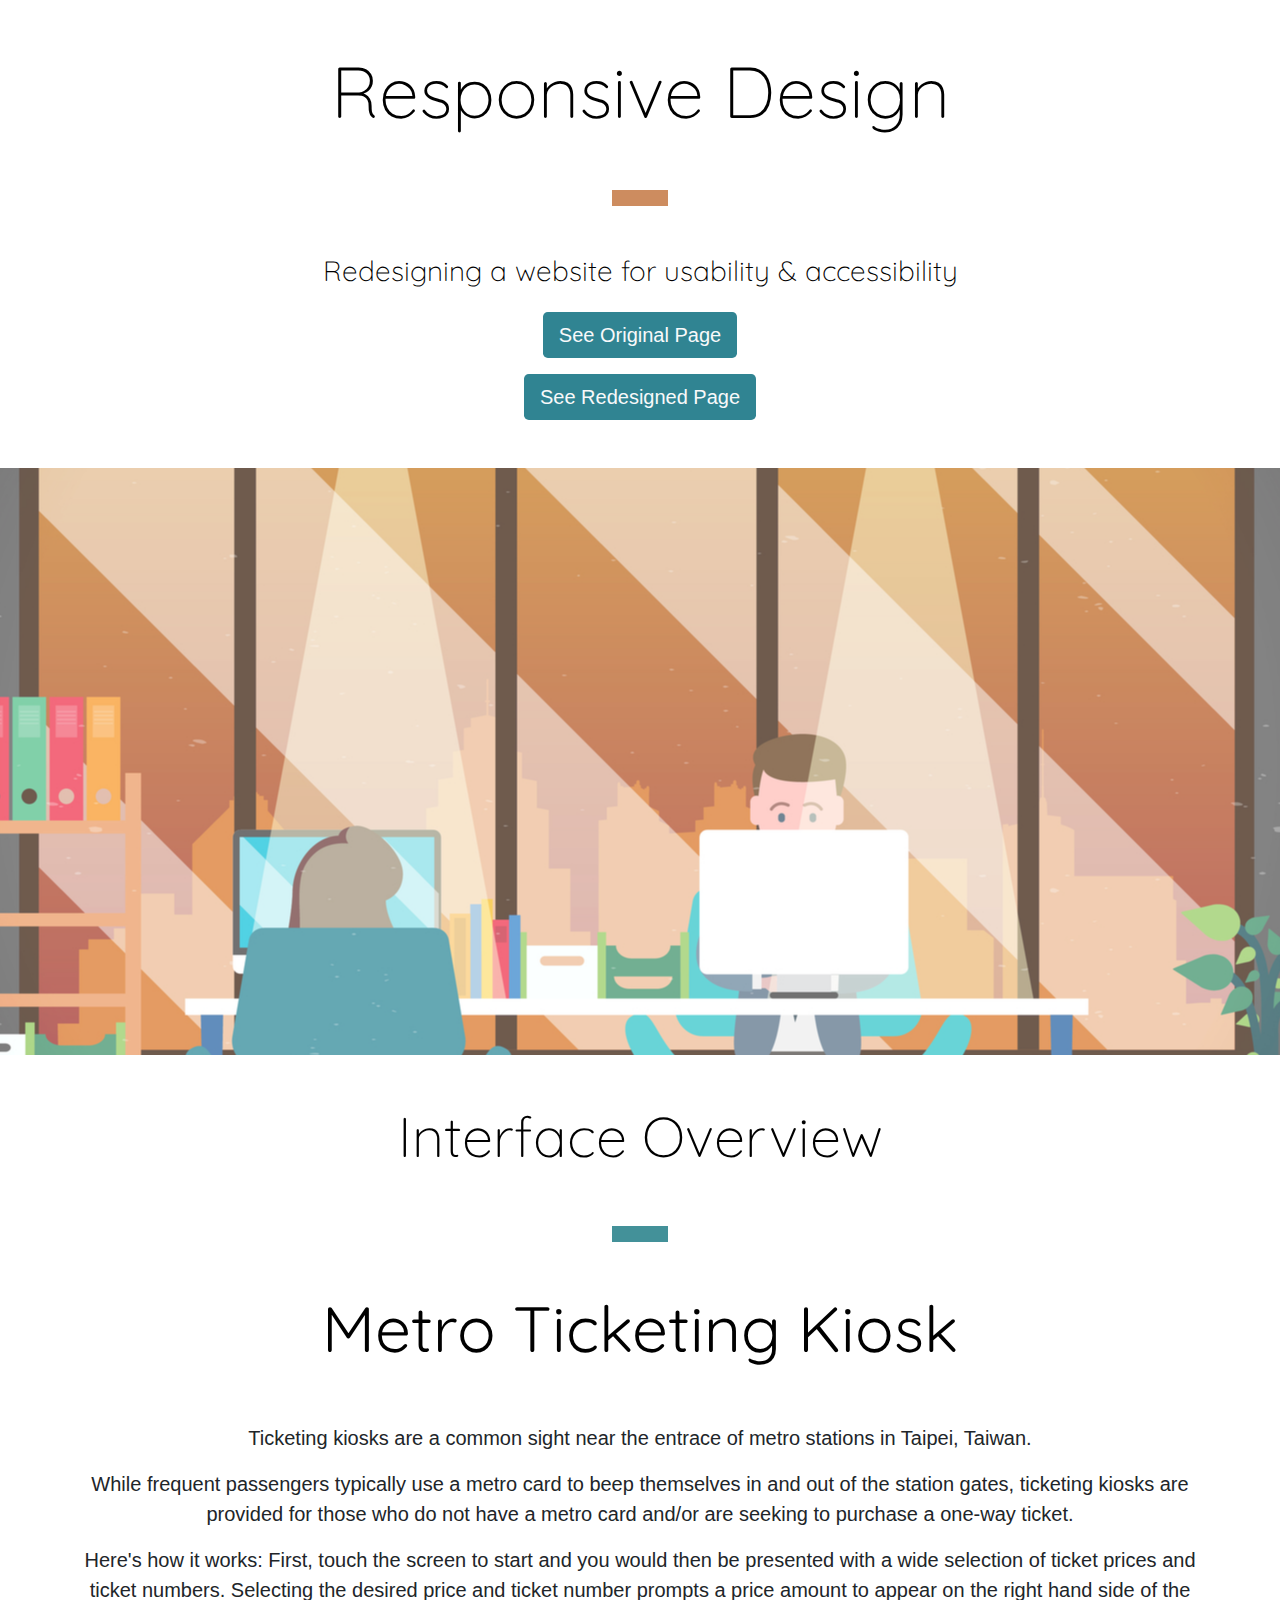
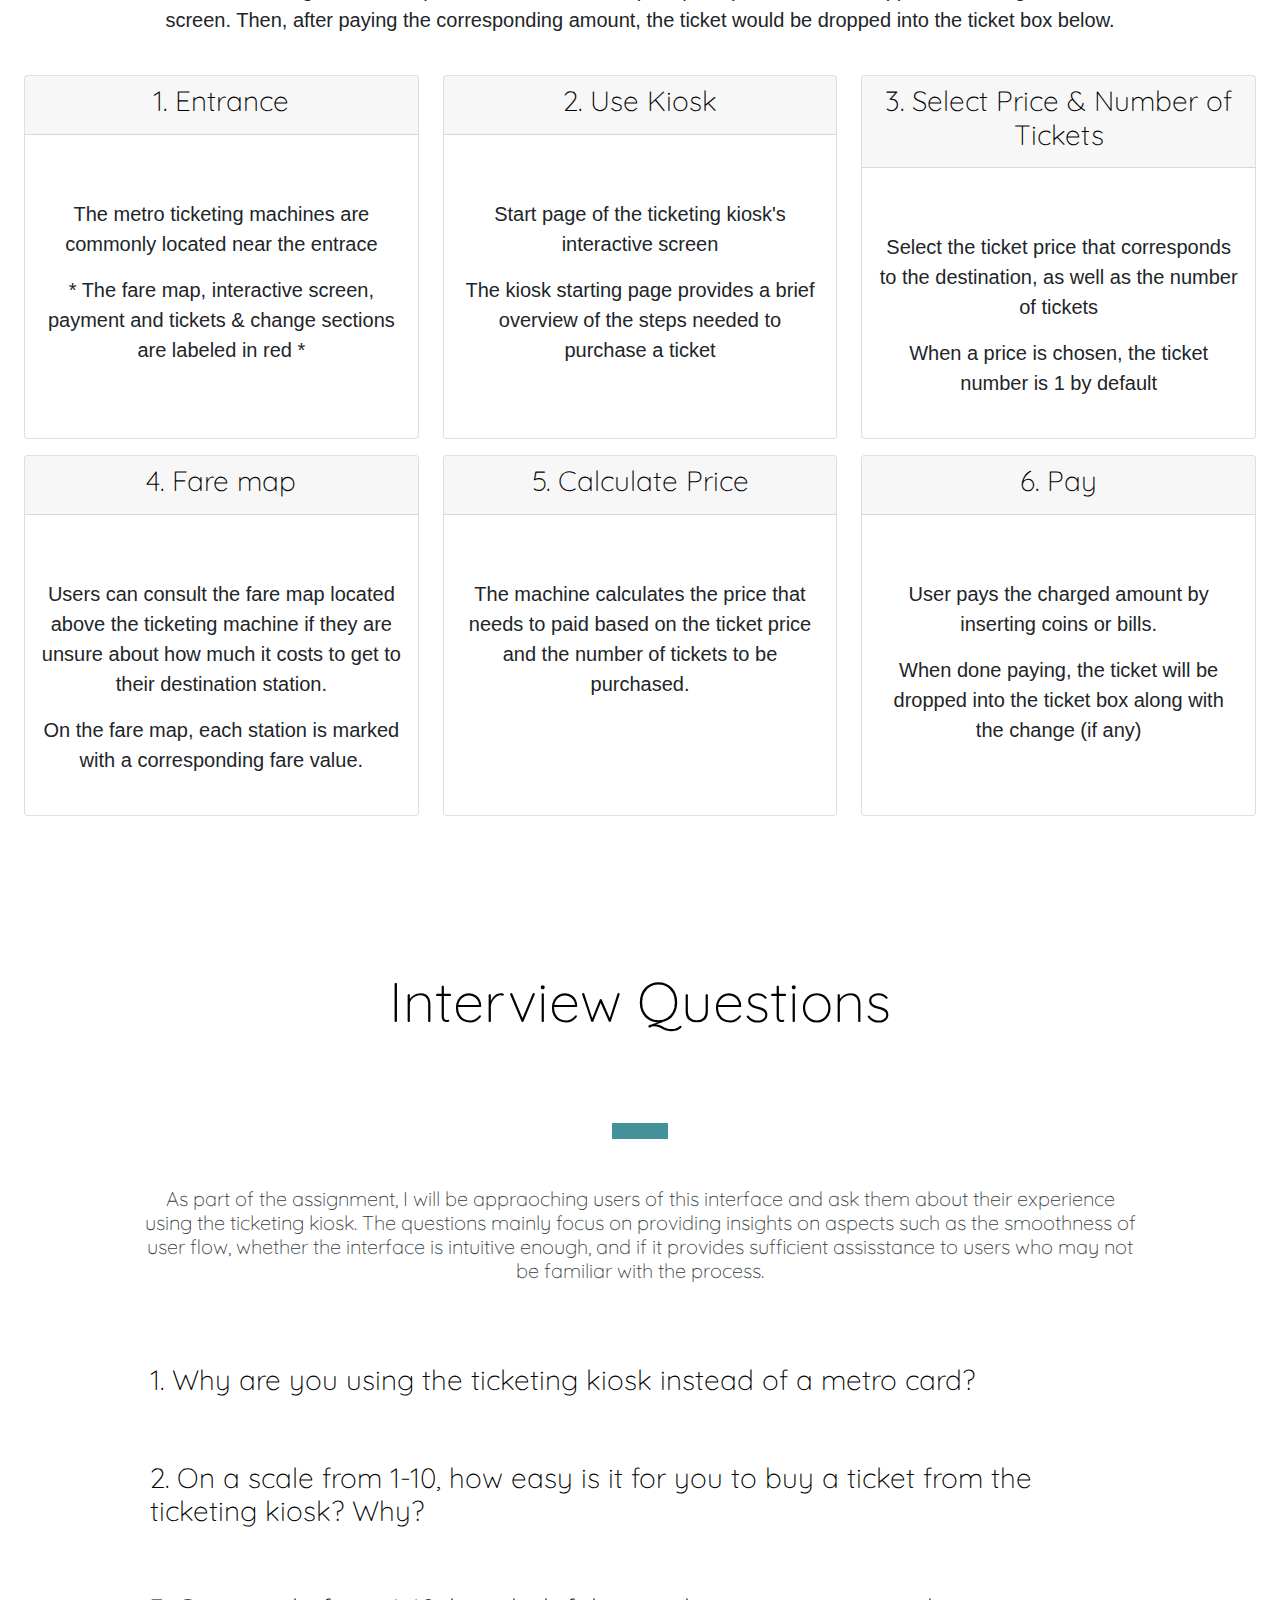
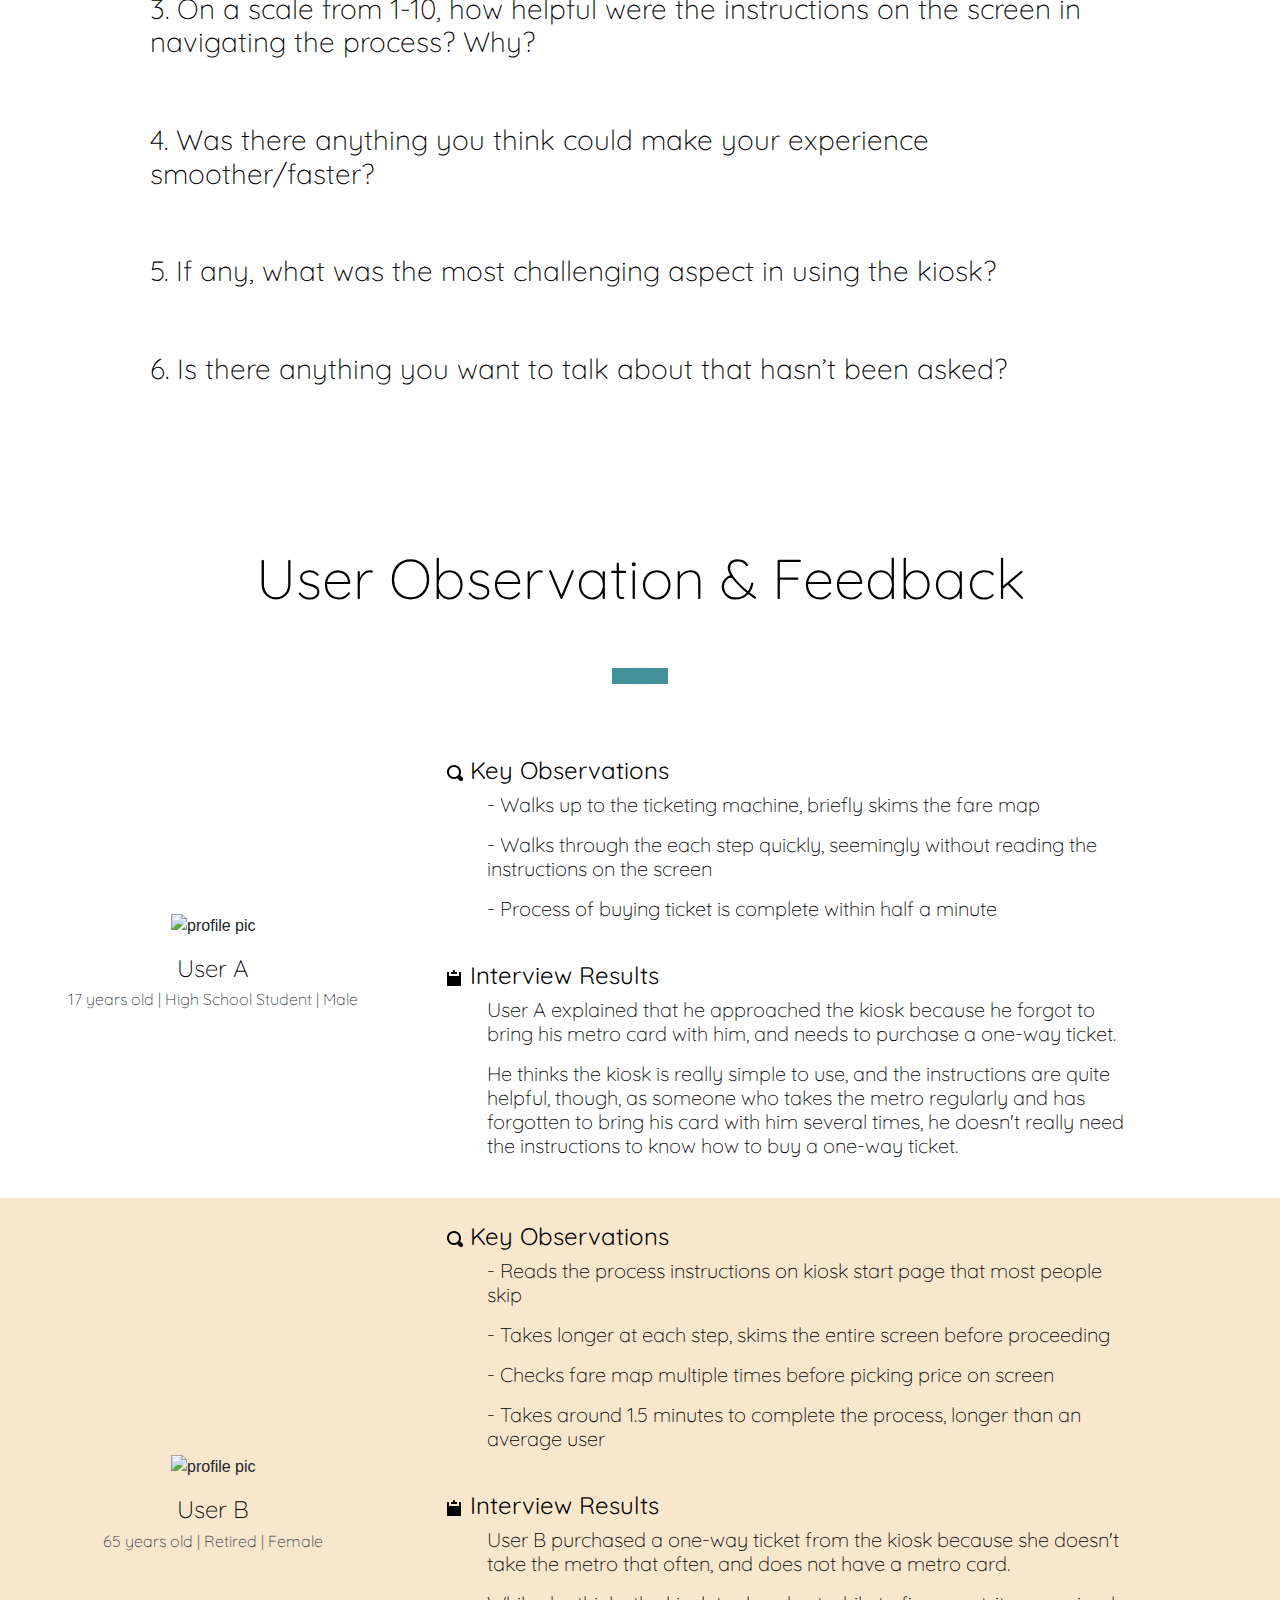
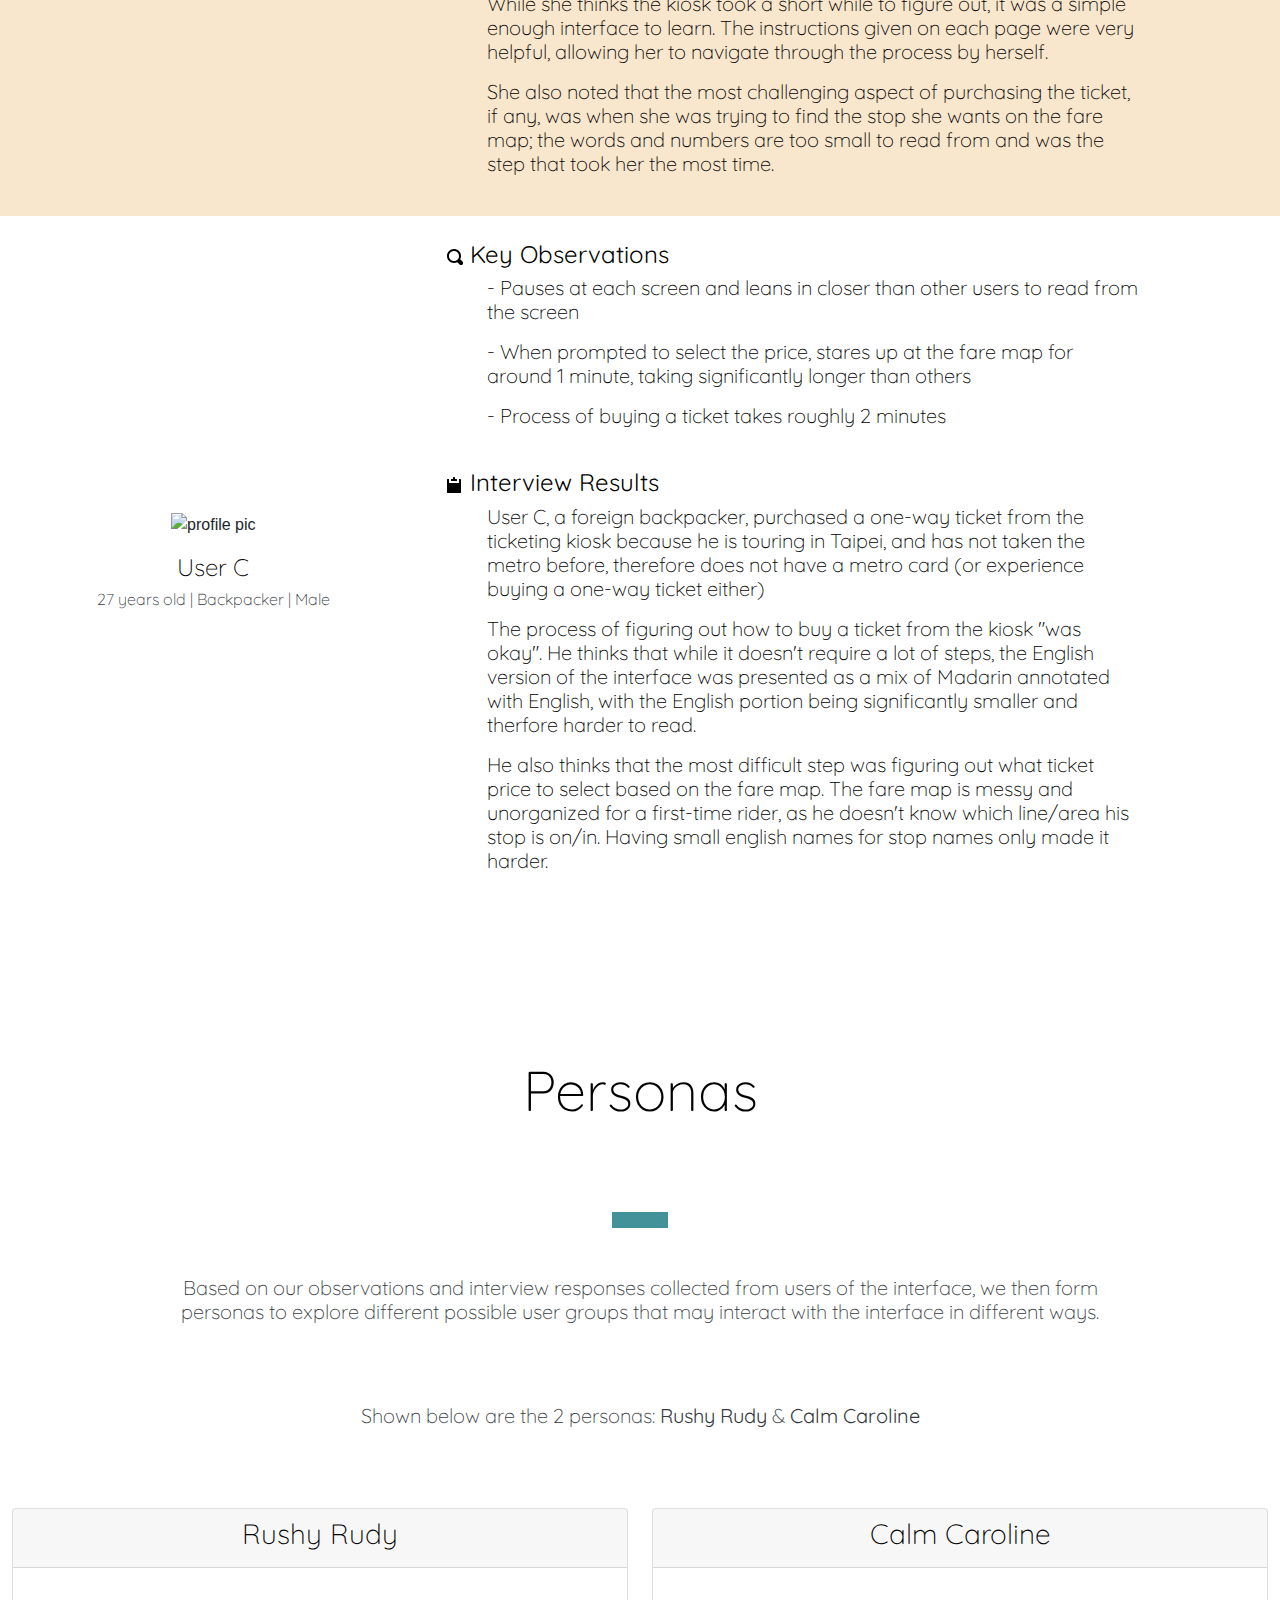
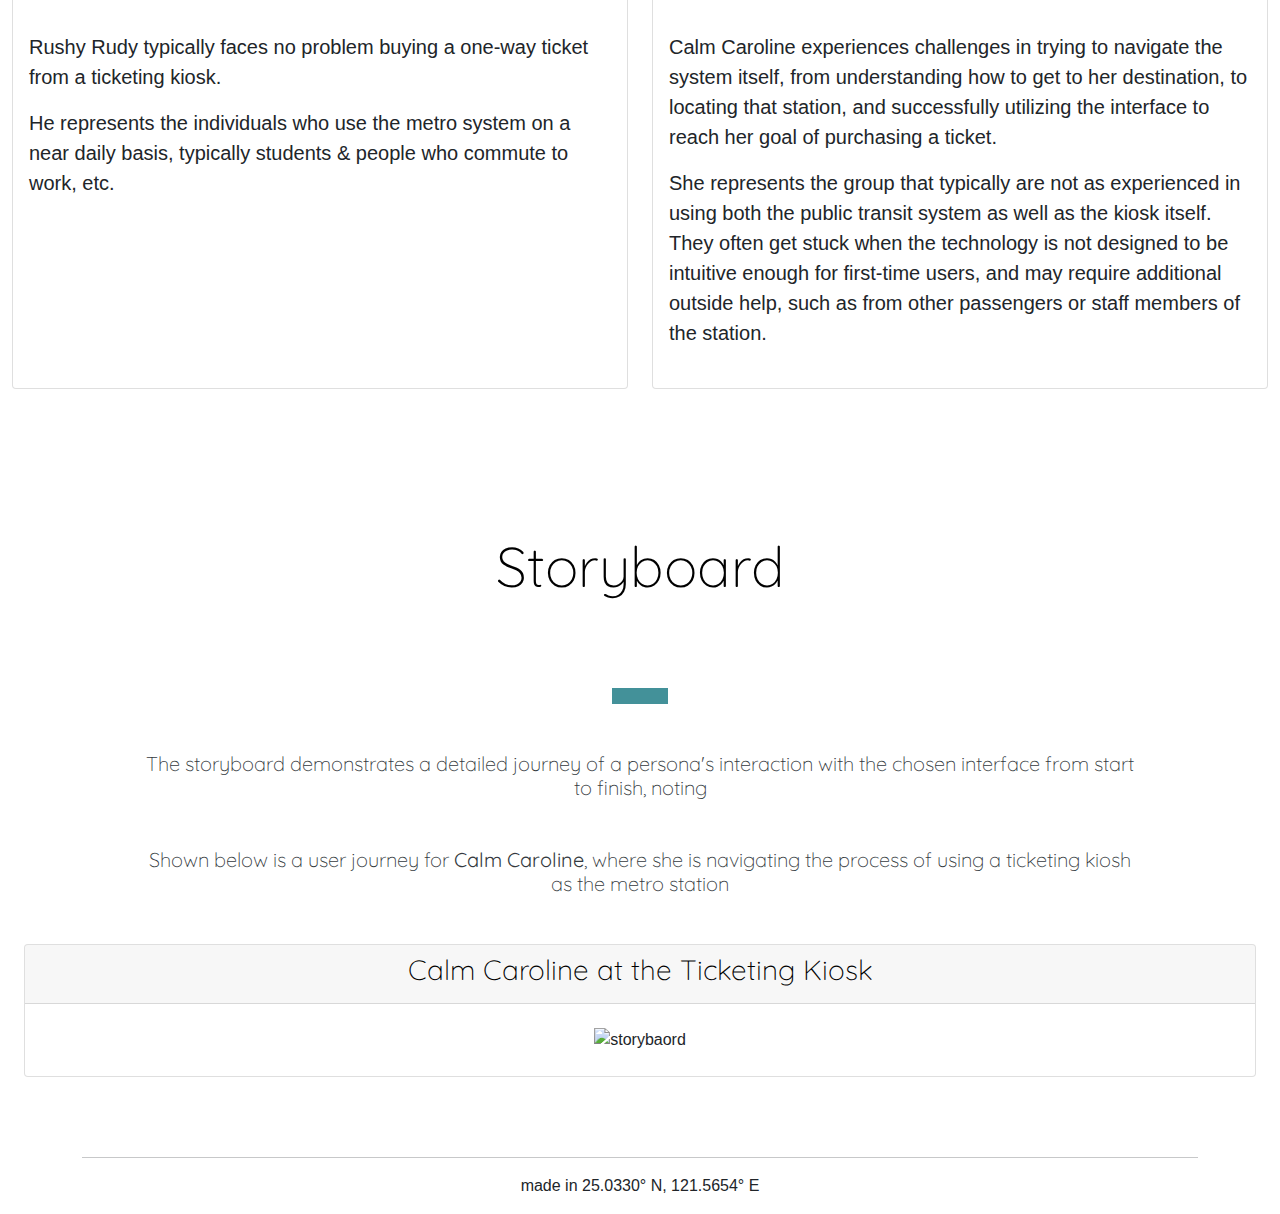
==== index.html @ 7ac17859 "intial up to featured programs" ====
<!doctype html>
<html lang="en">
  <head>
    <!-- Required meta tags -->
    <meta charset="utf-8">
    <meta name="viewport" content="width=device-width, initial-scale=1">

    <!-- Bootstrap CSS -->
    <link rel="stylesheet" href="bootstrap.css"> 
    <link rel="stylesheet" href="style.css">
    <link href="https://fonts.googleapis.com/css2?family=Quicksand:wght@300;400;500&display=swap" rel="stylesheet">

    <title>Responsive Design</title>
  </head>
  <body>

    <!-- <div id="title" class="container-fluid bg-white py-5"> -->
    <div class="d-flex flex-column justify-content-center align-items-center bg-white py-5">
      <h1 class="title display-2 mx-5 mb-5 pb-2">Responsive Design</h1>
      <img src="img/div.png" alt="text divider" class="mb-5" style="width: 3.5rem; height: 1rem;">
      <h3 class="subtitle text-center mx-5"> Redesigning a website for usability & accessibility</h3>
      <a style="text-decoration:none" href="http://www.eastprovidenceri.net/" target="_blank" class="text-light btn-lg mt-3">See Original Page</a> 
      <a style="text-decoration:none" href="redesign.html" target="_blank" class="text-light btn-lg mt-3">See Redesigned Page</a> 
    </div>
    <!-- </div> -->

    <div class="d-flex flex-column blankets"></div>

    <div id="overview" class="container-fluid bg-white text-center py-5">
      <h3 class="pb-5 display-4">Interface Overview</h3>
      <img src="img/div_alt.png" alt="text divider" class="mb-5" style="width: 3.5rem; height: 1rem;">
      <h3 class="pb-5 display-3 font-weight-normal">Metro Ticketing Kiosk</h3>
      <div class="container justify-content-left">
        <p class="lead ma-5">
          Ticketing kiosks are a common sight near the entrace of metro stations in Taipei, Taiwan. 
        </p>
        <p class="lead ma-5">
          While frequent passengers typically use a metro card to beep themselves in and out of the station gates, ticketing
          kiosks are provided for those who do not have a metro card and/or are seeking to purchase a one-way ticket.
        </p>
        <p class="lead ma-5">
          Here's how it works: First, touch the screen to start and you would then be presented with a wide selection of ticket 
          prices and ticket numbers. Selecting the desired price and ticket number prompts a price amount to appear on the right hand 
          side of the screen. Then, after paying the corresponding amount, the ticket would be dropped into the ticket box below. 
        </p>
      </div>
      <div class="container-fluid">
        <div class="row pt-3 justify-content-center">
          <div class="col-lg-4 col-md-6 col-sm-12 col-12 ma-1 my-2">
            <div class="card h-100">
              <div class="card-header">
                <h3>1. Entrance</h3>
              </div>
              <div class="card-body">
                <img class="overview-pic my-2" src="img/entrance.jpg" alt="">
                <div class="card-text pt-4 pb-2 lead">
                  <p>The metro ticketing machines are commonly located near the entrace</p>
                  <p>* The fare map, interactive screen, payment and tickets & change sections are labeled in red *</p>
                </div>
              </div>
            </div>
          </div>
          <div class="col-lg-4 col-md-6 col-sm-12 col-12 ma-1 my-2">
            <div class="card h-100">
              <div class="card-header">
                <h3>2. Use Kiosk</h3>
              </div>
              <div class="card-body">
                <img class="overview-pic my-2" src="img/start.JPG" alt="">
                <div class="card-text pt-4 pb-2 lead">
                  <p>Start page of the ticketing kiosk's interactive screen</p>
                  <p>The kiosk starting page provides a brief overview of the steps needed to purchase a ticket</p>
                </div>
              </div>
            </div>
          </div>
          <div class="col-lg-4 col-md-6 col-sm-12 col-12 ma-1 my-2">
            <div class="card h-100">
              <div class="card-header">
                <h3>3. Select Price & Number of Tickets</h3>
              </div>
              <div class="card-body">
                <img class="overview-pic my-2" src="img/select.JPG" alt="">
                <div class="card-text pt-4 pb-2 lead">
                  <p>Select the ticket price that corresponds to the destination, as well as the number of tickets</p>
                  <p>When a price is chosen, the ticket number is 1 by default</p>
                </div>
              </div>
            </div>
          </div>
          <div class="col-lg-4 col-md-6 col-sm-12 col-12 ma-1 my-2">
            <div class="card h-100">
              <div class="card-header">
                <h3>4. Fare map</h3>
              </div>
              <div class="card-body">
                <img class="overview-pic my-2" src="img/fare.png" alt="">
                <div class="card-text pt-4 pb-2 lead">
                  <p>
                    Users can consult the fare map located above the ticketing machine if they are unsure
                    about how much it costs to get to their destination station.
                  </p>
                  <p>
                    On the fare map, each station is marked with a corresponding fare value. 
                  </p>
                </div>
              </div>
            </div>
          </div>
          <div class="col-lg-4 col-md-6 col-sm-12 col-12 ma-1 my-2">
            <div class="card h-100">
              <div class="card-header">
                <h3>5. Calculate Price</h3>
              </div>
              <div class="card-body">
                <img class="overview-pic my-2" src="img/price.JPG" alt="">
                <div class="card-text pt-4 pb-2 lead">
                  <p>
                    The machine calculates the price that needs to paid based on the
                    ticket price and the number of tickets to be purchased.
                  </p>
                </div>
              </div>
            </div>
          </div>
          <div class="col-lg-4 col-md-6 col-sm-12 col-12 ma-1 my-2">
            <div class="card h-100">
              <div class="card-header">
                <h3>6. Pay</h3>
              </div>
              <div class="card-body">
                <img class="overview-pic my-2" src="img/buy.JPG" alt="">
                <div class="card-text pt-4 pb-2 lead">
                  <p>
                    User pays the charged amount by inserting coins or bills.
                  </p>
                  <p>
                    When done paying, the ticket will be dropped into the ticket box along with the change (if any)
                  </p>
                </div>
              </div>
            </div>
          </div>
        </div>
      </div>
    </div>

    <div id="questions" class="container-fluid text-center bg-white py-5">
      <h3 class="py-5 display-4 text-center">Interview Questions</h3>
      <img src="img/div_alt.png" alt="text divider" class="divider" style="margin: auto; width: 3.5rem; height: 1rem;">
      <h5 class="short-summary text-dark">
        As part of the assignment, I will be appraoching users of this interface and ask them about their experience 
        using the ticketing kiosk. The questions mainly focus on providing insights on aspects such as the smoothness of user flow, whether the interface is 
        intuitive enough, and if it provides sufficient assisstance to users who may not be familiar with the process. 
      </h5>
      <div class="questions-box container-fluid text-left justify-content-start">
        <h3 class="question">1. Why are you using the ticketing kiosk instead of a metro card?</h3>
        <h3 class="question">2. On a scale from 1-10, how easy is it for you to buy a ticket from the ticketing kiosk? Why?</h3>
        <h3 class="question">3. On a scale from 1-10, how helpful were the instructions on the screen in navigating the process? Why?</h3>
        <h3 class="question">4. Was there anything you think could make your experience smoother/faster?</h3>
        <h3 class="question">5. If any, what was the most challenging aspect in using the kiosk?</h3>
        <h3 class="question">6. Is there anything you want to talk about that hasn’t been asked?</h3>
      </div> 
    </div>

    <div id="feedback" class="container-fluid text-center bg-white py-5">
      <h3 class="pa-5 pb-3 display-4 text-center">User Observation & Feedback</h3>
      <img src="img/div_alt.png" alt="text divider" class="divider" style="margin: auto; width: 3.5rem; height: 1rem;">
      <div class="row">
        <div class="col">
          <div class="row justify-content-center align-items-center py-4">
            <div class="col-4">
              <img src="img/profile.png" alt="profile pic">
              <h4 class="mt-3">User A</h4>
              <h6 class="text-dark">17 years old | High School Student | Male</h6>
            </div>
            <div class="col">
              <div class="row observation text-left">
                <div class="container section-head">
                  <h4 class="section-title font-weight-normal">
                    <img src="svg/magnifying-glass.svg" class="icon" alt="magnifying glass icon">
                    Key Observations
                  </h4>
                </div>
                <div class="container-fluid observation-box ml-0">
                  <h5 class="subquestion">- Walks up to the ticketing machine, briefly skims the fare map</h5>
                  <h5 class="subquestion">- Walks through the each step quickly, seemingly without reading the instructions on the screen</h5>
                  <h5 class="subquestion">- Process of buying ticket is complete within half a minute</h5>
                </div>
              </div>
              <div class="row interview-result text-left">
                <div class="container section-head mt-4">
                  <h4 class="section-title font-weight-normal pa-2">
                    <img src="svg/clipboard.svg" class="icon" alt="clipboard icon">
                    Interview Results
                  </h4>
                </div>
                <div class="container-fluid observation-box ml-0">
                  <h5 class="subquestion">User A explained that he approached the kiosk because he forgot to bring his metro card with him, and 
                    needs to purchase a one-way ticket.</h5>
                  <h5 class="subquestion">He thinks the kiosk is really simple to use, and the instructions are quite helpful, 
                    though, as someone who takes the metro regularly and has forgotten to bring his card with him several times, he doesn't really 
                    need the instructions to know how to buy a one-way ticket. </h5>
                </div>
              </div>
            </div>
          </div>
          <div class="row justify-content-center align-items-center py-4 inter">
            <div class="col-4 h-100">
              <img src="img/profile.png" alt="profile pic">
              <h4 class="mt-3">User B</h4>
              <h6 class="text-dark">65 years old | Retired | Female</h6>
            </div>
            <div class="col">
              <div class="row observation text-left">
                <div class="container section-head">
                  <h4 class="section-title font-weight-normal">
                    <img src="svg/magnifying-glass.svg" class="icon" alt="magnifying glass icon">
                    Key Observations
                  </h4>
                </div>
                <div class="container-fluid observation-box ml-0">
                  <h5 class="subquestion">- Reads the process instructions on kiosk start page that most people skip</h5>
                  <h5 class="subquestion">- Takes longer at each step, skims the entire screen before proceeding</h5>
                  <h5 class="subquestion">- Checks fare map multiple times before picking price on screen</h5>
                  <h5 class="subquestion">- Takes around 1.5 minutes to complete the process, longer than an average user</h5>
                </div>
              </div>
              <div class="row interview-result text-left">
                <div class="container section-head mt-4">
                  <h4 class="section-title font-weight-normal pa-2">
                    <img src="svg/clipboard.svg" class="icon" alt="clipboard icon">
                    Interview Results
                  </h4>
                </div>
                <div class="container-fluid observation-box ml-0">
                  <h5 class="subquestion">
                    User B purchased a one-way ticket from the kiosk because she doesn't take the metro that often, and does not
                    have a metro card.
                  </h5>
                  <h5 class="subquestion">
                    While she thinks the kiosk took a short while to figure out, it was a simple enough interface to learn. 
                    The instructions given on each page were very helpful, allowing her to navigate through the process by herself.
                  </h5>
                  <h5 class="subquestion">
                    She also noted that the most challenging aspect of purchasing the ticket, if any, was when she was trying to find 
                    the stop she wants on the fare map; the words and numbers are too small to read from and was the step that took her 
                    the most time.
                  </h5>
                </div>
              </div>
            </div>
          </div>
          <div class="row justify-content-center align-items-center py-4">
            <div class="col-4 h-100">
              <img src="img/profile.png" alt="profile pic">
              <h4 class="mt-3">User C</h4>
              <h6 class="text-dark">27 years old | Backpacker | Male</h6>
            </div>
            <div class="col">
              <div class="row observation text-left">
                <div class="container section-head">
                  <h4 class="section-title font-weight-normal">
                    <img src="svg/magnifying-glass.svg" class="icon" alt="magnifying glass icon">
                    Key Observations
                  </h4>
                </div>
                <div class="container-fluid observation-box ml-0">
                  <h5 class="subquestion">- Pauses at each screen and leans in closer than other users to read from the screen</h5>
                  <h5 class="subquestion">- When prompted to select the price, stares up at the fare map for around 1 minute, taking significantly longer than others</h5>
                  <h5 class="subquestion">- Process of buying a ticket takes roughly 2 minutes</h5>
                </div>
              </div>
              <div class="row interview-result text-left">
                <div class="container section-head mt-4">
                  <h4 class="section-title font-weight-normal pa-2">
                    <img src="svg/clipboard.svg" class="icon" alt="clipboard icon">
                    Interview Results
                  </h4>
                </div>
                <div class="container-fluid observation-box ml-0">
                  <h5 class="subquestion">
                    User C, a foreign backpacker, purchased a one-way ticket from the ticketing kiosk because he is touring in Taipei, and has not taken
                    the metro before, therefore does not have a metro card (or experience buying a one-way ticket either)
                  </h5>
                  <h5 class="subquestion">
                    The process of figuring out how to buy a ticket from the kiosk "was okay". He thinks that while it doesn't require a lot of steps, 
                    the English version of the interface was presented as a mix of Madarin annotated with English, with the English portion 
                    being significantly smaller and therfore harder to read.
                  </h5>
                  <h5 class="subquestion">
                    He also thinks that the most difficult step was figuring out what ticket price to select based on the fare map. The fare map is messy and 
                    unorganized for a first-time rider, as he doesn't know which line/area his stop is on/in. Having small english names for stop names only made it harder. 
                  </h5>
                </div>
              </div>
            </div>
          </div>
        </div>
      </div>
    </div>

    <div id="personas" class="container-fluid text-center bg-white py-5">
      <h3 class="py-5 display-4 text-center">Personas</h3>
      <img src="img/div_alt.png" alt="text divider" class="divider" style="margin: auto; width: 3.5rem; height: 1rem;">
      <h5 class="short-summary text-dark">
        Based on our observations and interview responses collected from users of the interface, we then form personas 
        to explore different possible user groups that may interact with the interface in different ways.
      </h5>
      <h5 class="short-summary text-dark">
        Shown below are the 2 personas: <b>Rushy Rudy</b> & <b>Calm Caroline</b> 
      </h5>
      <div class="container-flex">
        <div class="row">
          <div class="col-2 col-sm-3 col-md-6 col-lg-6">
            <div class="card h-100">
              <div class="card-header">
                <h3>Rushy Rudy</h3>
              </div>
              <div class="card-body">
                <img class="overview-pic my-2" src="img/persona1.png" alt="">
                <div class="card-text pt-4 pb-2 lead text-left">
                  <p>
                    <b>Rushy Rudy</b> typically faces no problem buying a one-way ticket from a ticketing kiosk.
                  </p>
                  <p>
                    He represents the individuals who use the metro system on a near daily basis, typically students & people who commute to work, etc.
                  </p>
                </div>
              </div>
            </div>
          </div>
          <div class="col-2 col-sm-3 col-md-6 col-lg-6">
            <div class="card h-100">
              <div class="card-header">
                <h3>Calm Caroline</h3>
              </div>
              <div class="card-body">
                <img class="overview-pic my-2" src="img/persona2.png" alt="">
                <div class="card-text pt-4 pb-2 lead text-left">
                  <p>
                    <b>Calm Caroline</b> experiences challenges in trying to navigate the system itself, from understanding how to get to her 
                    destination, to locating that station, and successfully utilizing the interface to reach her goal of purchasing a ticket.
                  </p>
                  <p>
                    She represents the group that typically are not as experienced in using both the public transit system as well as the kiosk  
                    itself. They often get stuck when the technology is not designed to be intuitive enough for first-time users, and may require additional outside help, such as from other 
                    passengers or staff members of the station.
                  </p>
                </div>
              </div>
            </div>
          </div>
        </div>
      </div> 
    </div>

    <div id="personas" class="container-fluid text-center bg-white py-5">
      <h3 class="py-5 display-4 text-center">Storyboard</h3>
      <img src="img/div_alt.png" alt="text divider" class="divider" style="margin: auto; width: 3.5rem; height: 1rem;">
      <h5 class="short-caption text-dark">
        The storyboard demonstrates a detailed journey of a persona's interaction with the chosen interface from start to finish, 
        noting
      </h5>
      <h5 class="short-caption text-dark">
        Shown below is a user journey for <b>Calm Caroline</b>, where she is navigating the process of using a ticketing kiosh as the metro station 
      </h5>
      <div class="container-fluid">
        <div class="card h-100">
          <div class="card-header">
            <h3>Calm Caroline at the Ticketing Kiosk</h3>
          </div>
          <div class="card-body">
            <img class="overview-pic my-2" src="img/storyboard.png" alt="storybaord">
          </div>
        </div>
      </div>
    </div>

    <footer class="bg-white text-center py-3">
      <div class="container">
        <hr>
        <p class="mb-0">
          made in 25.0330° N, 121.5654° E
        </p>
      </div>
    </footer>
    <!-- Optional JavaScript -->
    <!-- jQuery first, then Popper.js, then Bootstrap JS -->
    <script src="https://code.jquery.com/jquery-3.5.1.slim.min.js" integrity="sha384-DfXdz2htPH0lsSSs5nCTpuj/zy4C+OGpamoFVy38MVBnE+IbbVYUew+OrCXaRkfj" crossorigin="anonymous"></script>
    <script src="https://cdn.jsdelivr.net/npm/popper.js@1.16.1/dist/umd/popper.min.js" integrity="sha384-9/reFTGAW83EW2RDu2S0VKaIzap3H66lZH81PoYlFhbGU+6BZp6G7niu735Sk7lN" crossorigin="anonymous"></script>
    <script src="https://stackpath.bootstrapcdn.com/bootstrap/4.5.2/js/bootstrap.min.js" integrity="sha384-B4gt1jrGC7Jh4AgTPSdUtOBvfO8shuf57BaghqFfPlYxofvL8/KUEfYiJOMMV+rV" crossorigin="anonymous"></script>
  </body>
</html>
---- style.css ----
body {
    font-family: Helvetica, sans-serif;
    font-weight: 300;
    background-color: #cd8c5f;
}

/* #CD8C5F
#217780 */
h1,
h2, 
h3, 
h4,
h5,
h6 {
    font-family: 'Quicksand', sans-serif;
    font-weight: 300;
    color: black;
}

h2 {
    padding-top: 2rem;
}

.blankets {
    background: url(./img/graphic-work-transparent.png) center;
    /* height: calc(100vh - 56px); */
    height: calc(100vh - 313px);
}

.btn-lg:hover,
.btn-lg:focus {
    filter: brightness(120%)
}

.btn-lg {
    background-color: #308492;
}

.headshot {
    border: 0.1rem solid white;
    border-radius: 50%;
    width: 8rem;
    height: 8rem;
    object-fit: cover;
}

.overview-pic {
    /* border: 0.1rem solid black; */
    max-width: 100%;
    max-height: 100%;
}

#questions {
    /* color: white; */
}

img.divider{
    margin: 2rem auto 3rem auto !important; 
}

.question {
    margin-bottom: 4rem;
    color: black;
}

.subquestion {
    margin-bottom: 1rem;
    margin-left: 3rem;
    color: black;
}

.questions-box {
    margin-left: 10%;
    max-width: 80%;
}

.observation-box {
    max-width: 85%;
}

.short-summary {
    margin: 0rem 8rem 5rem 8rem; 
}

.short-caption {
    margin: 0rem 8rem 3rem 8rem; 
}

.icon {
    width: 1rem;
    height: 1rem;
    margin-left: 0.5rem;
}

.section-head {
    display: inline;
}

.inter {
    background-color: #f8e6cd;
}

.persona {
    width: 45rem;
    height: 35rem;
}
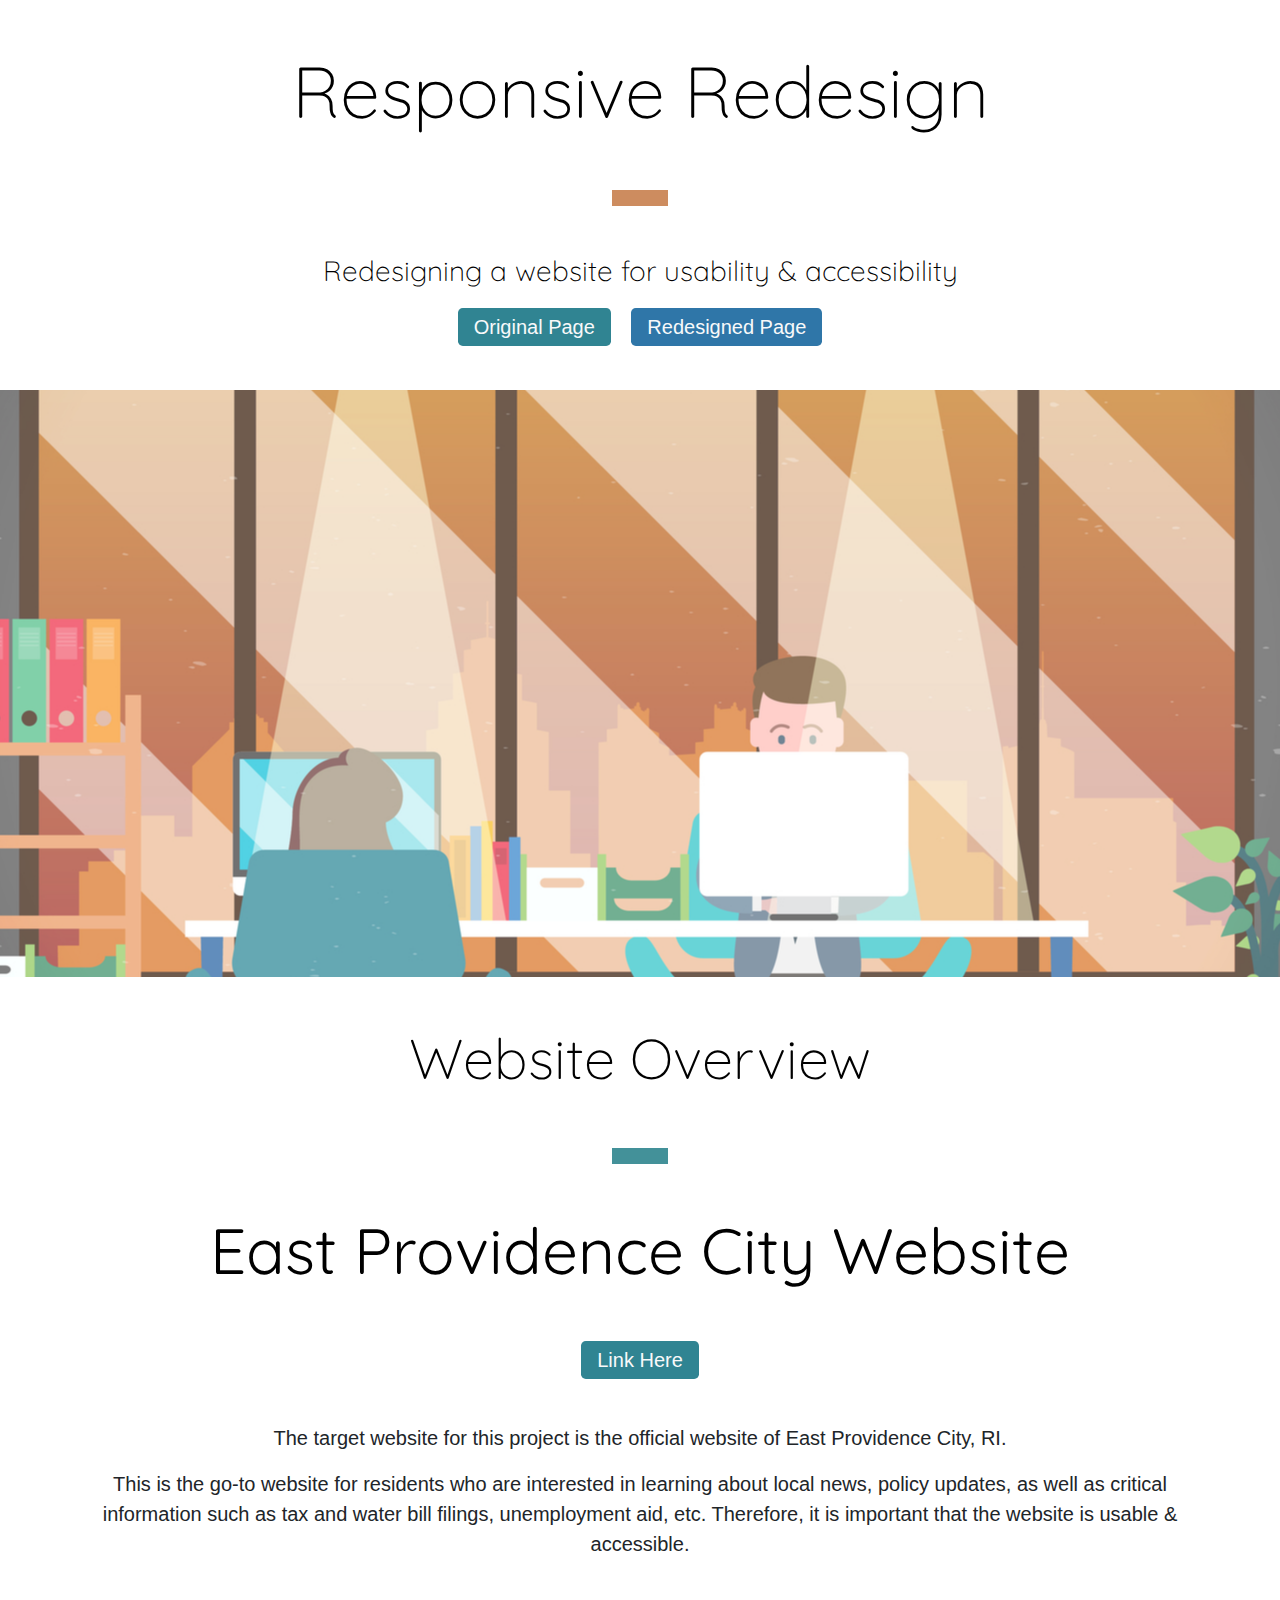
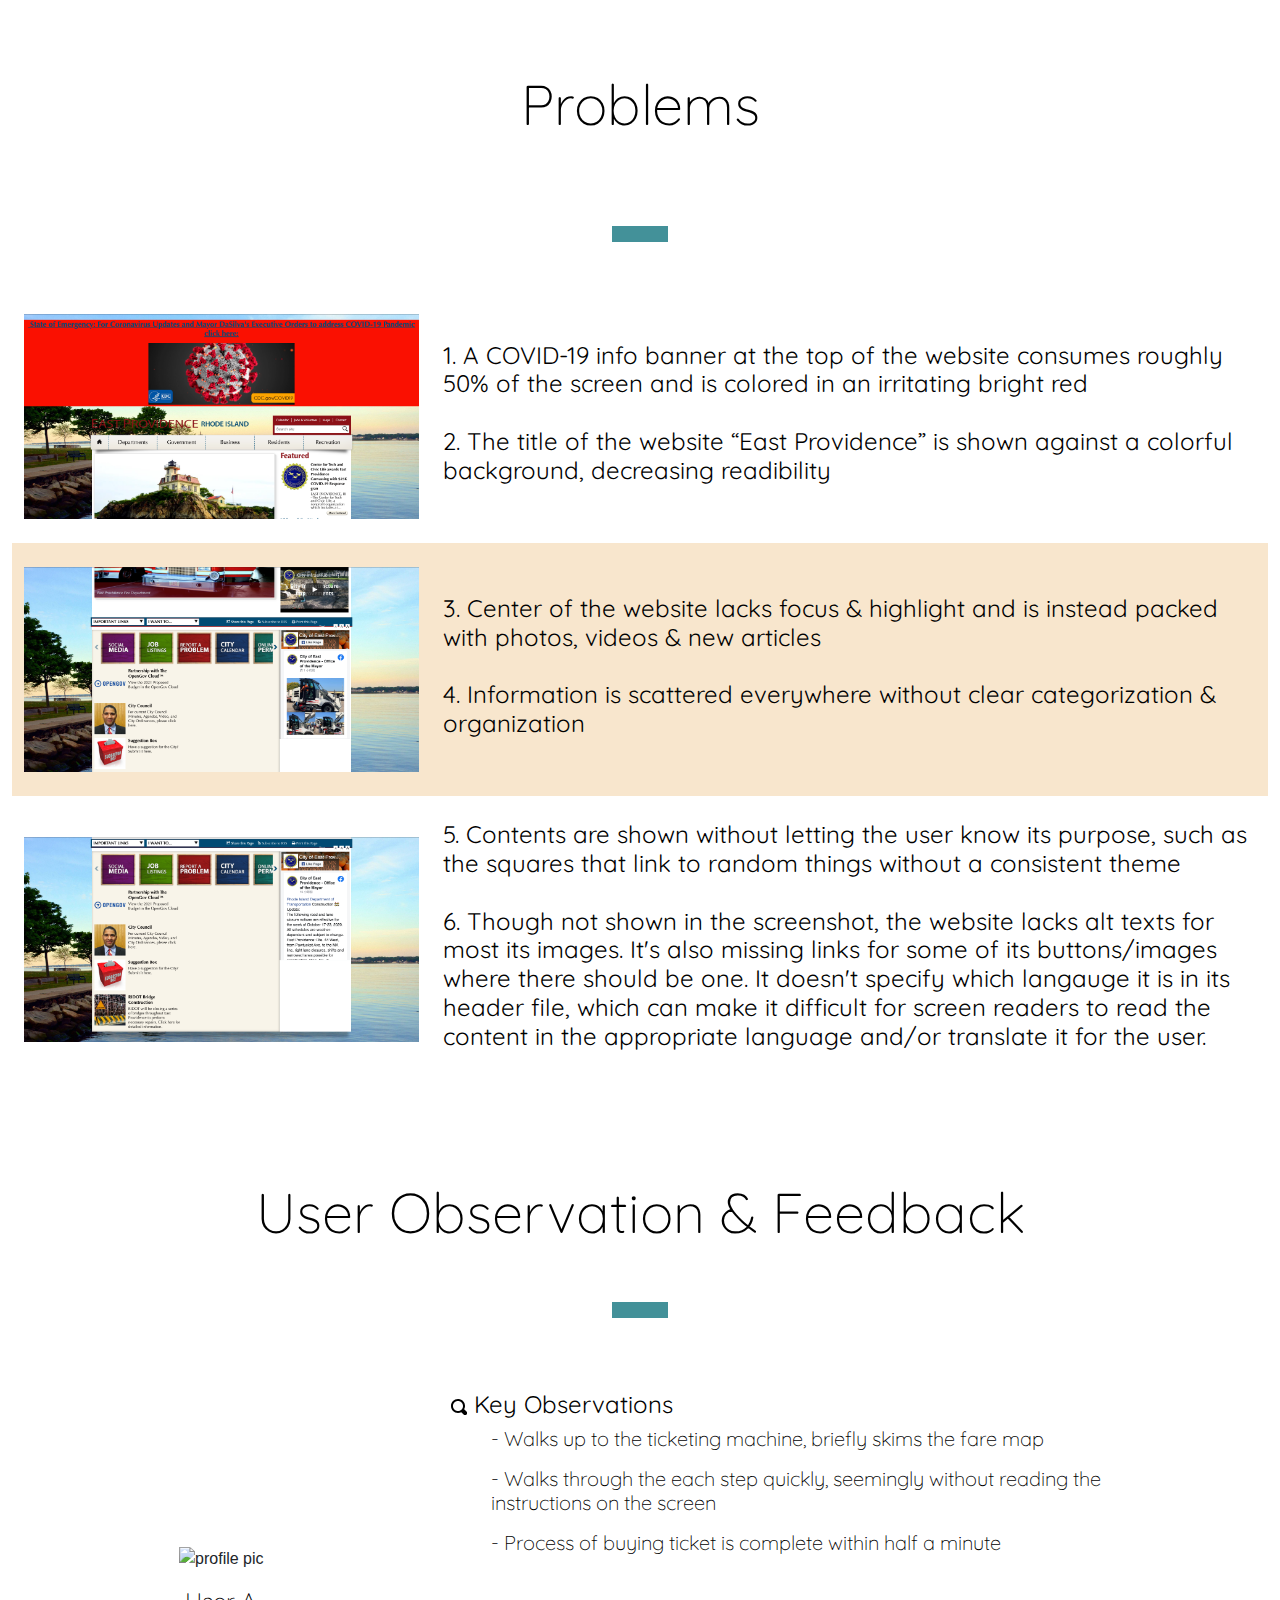
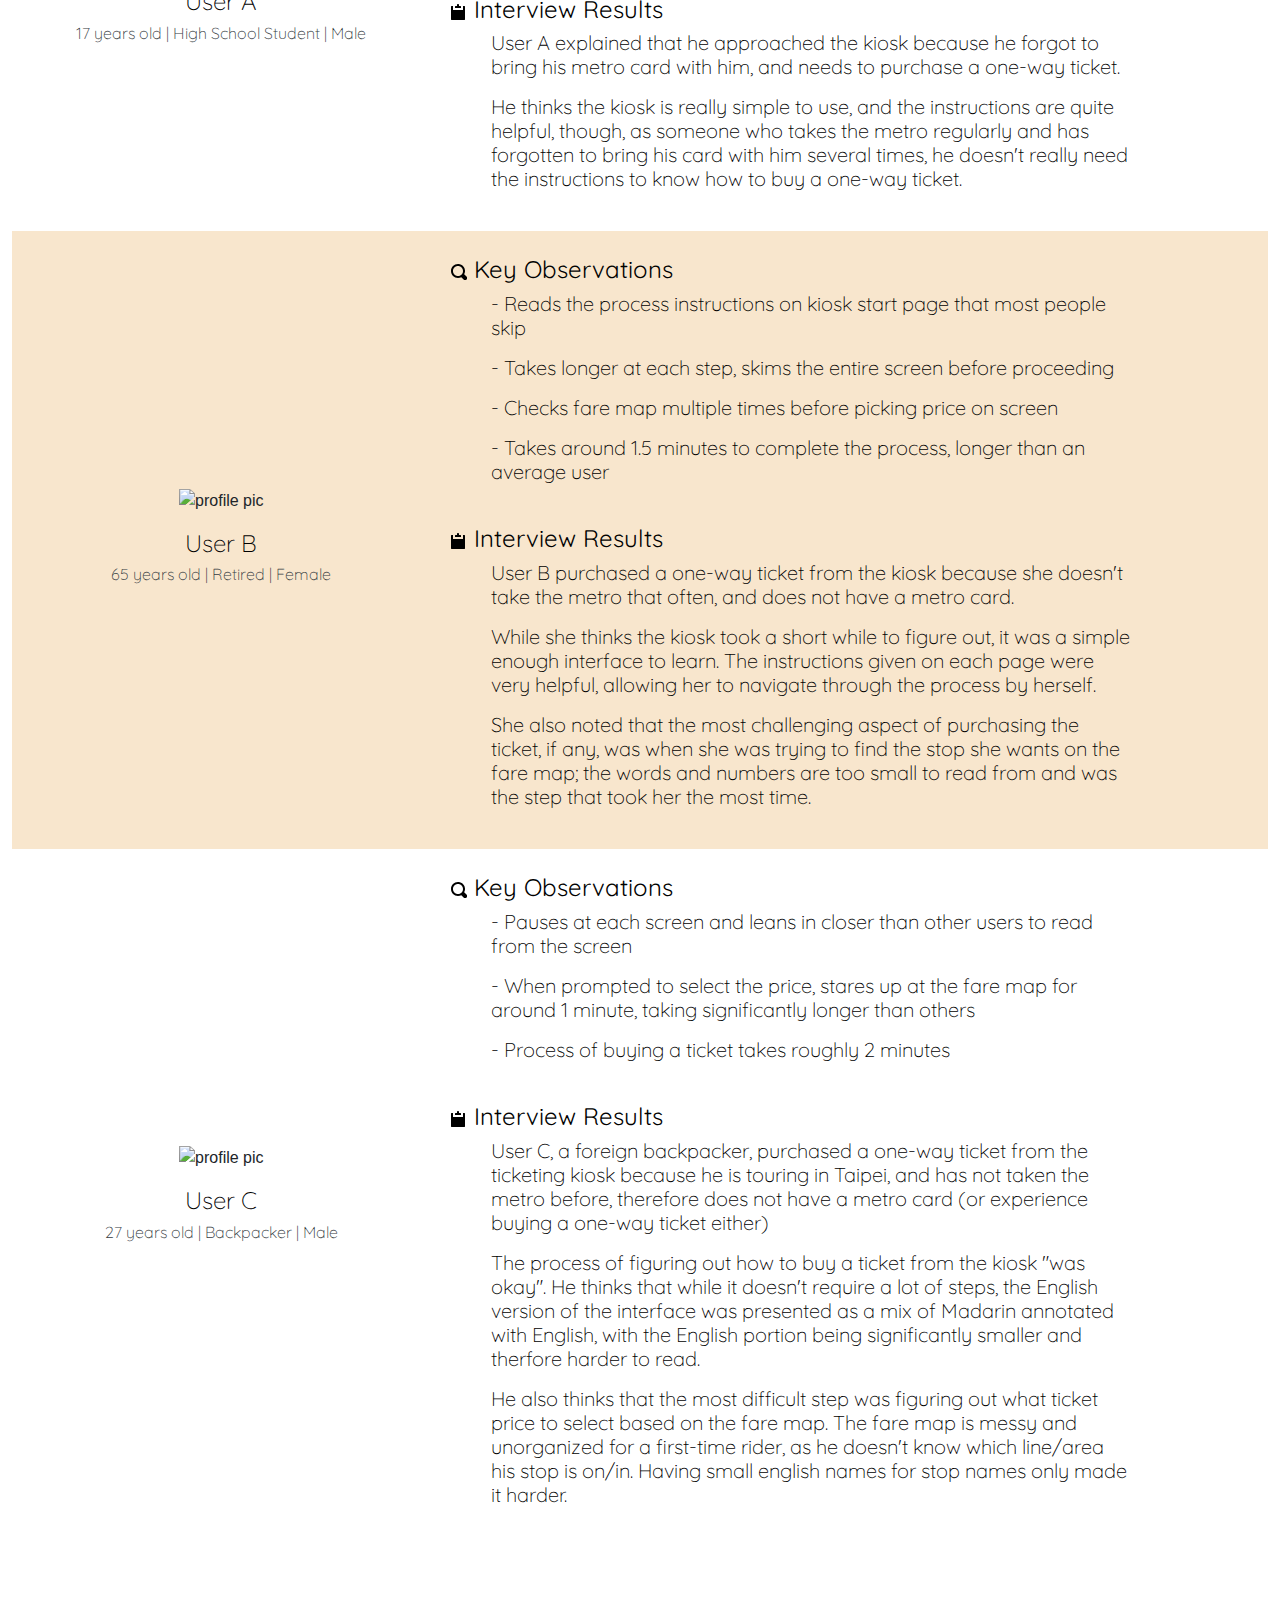
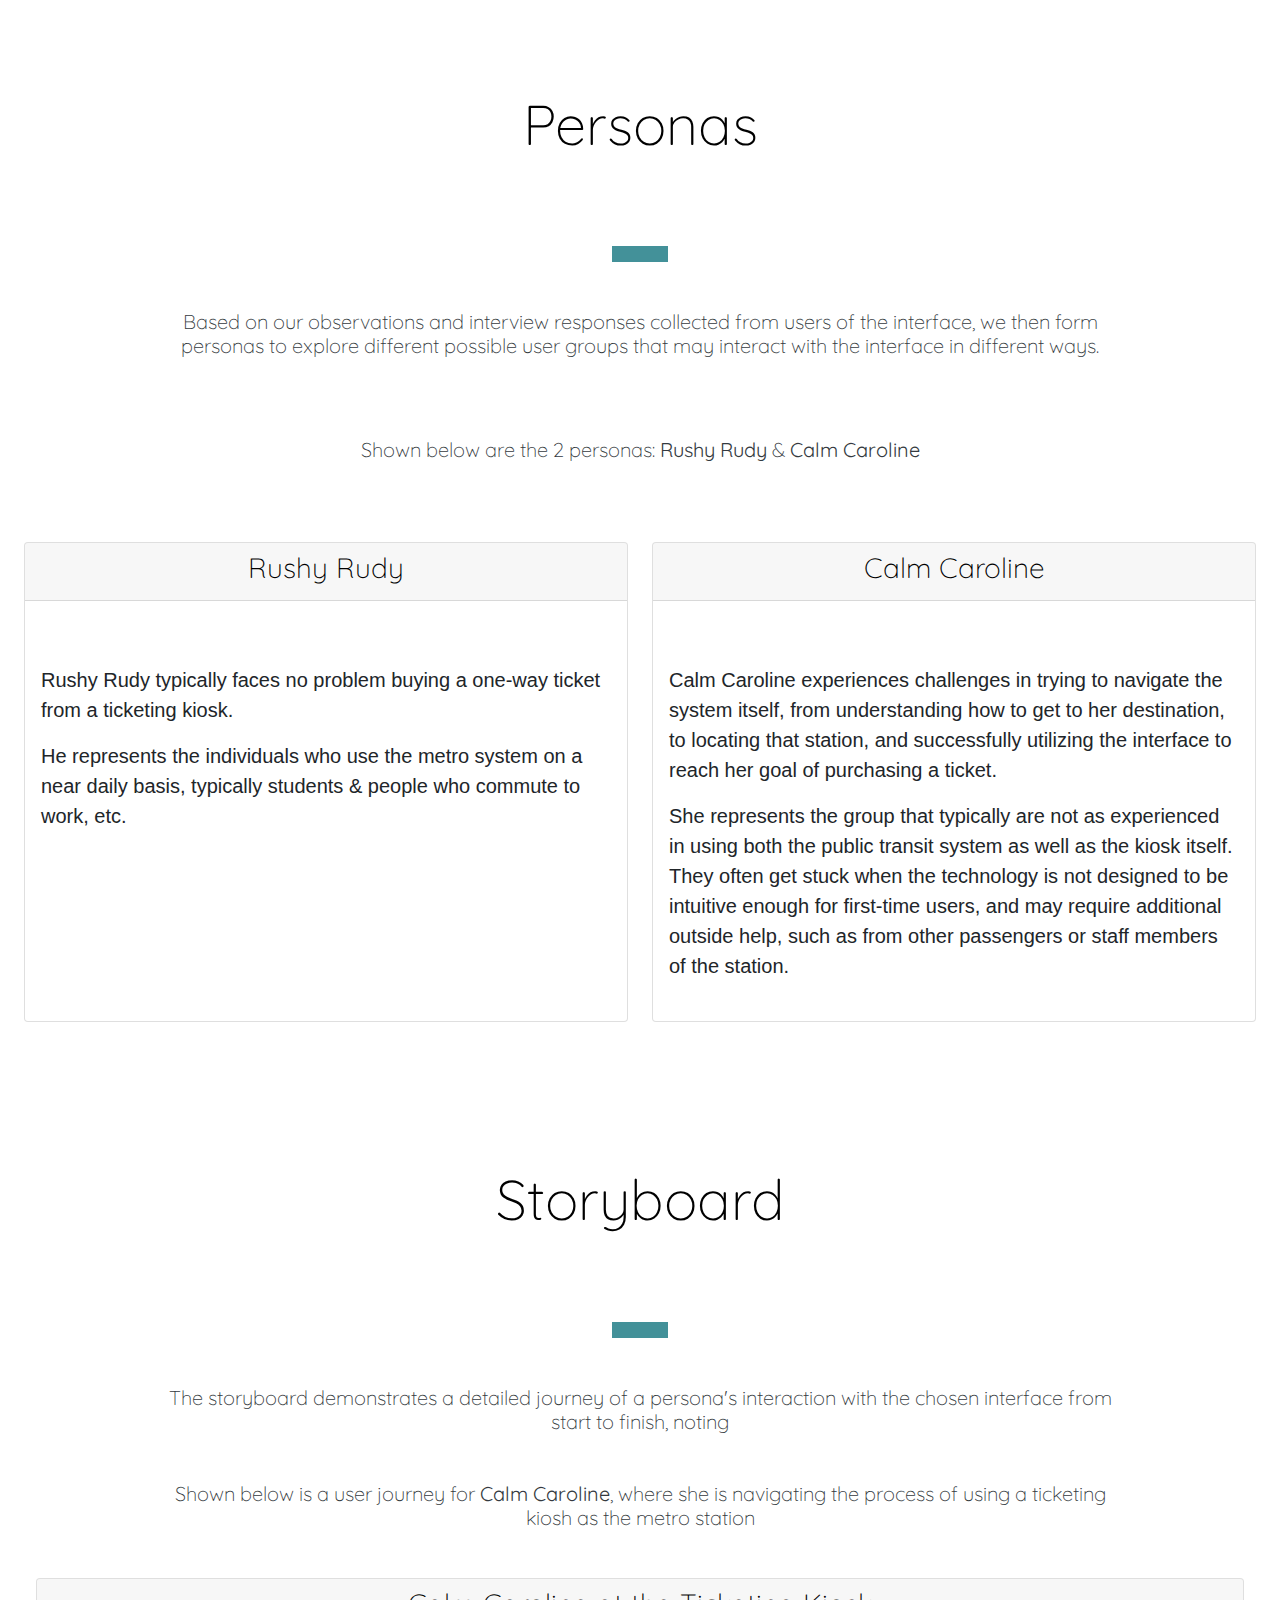
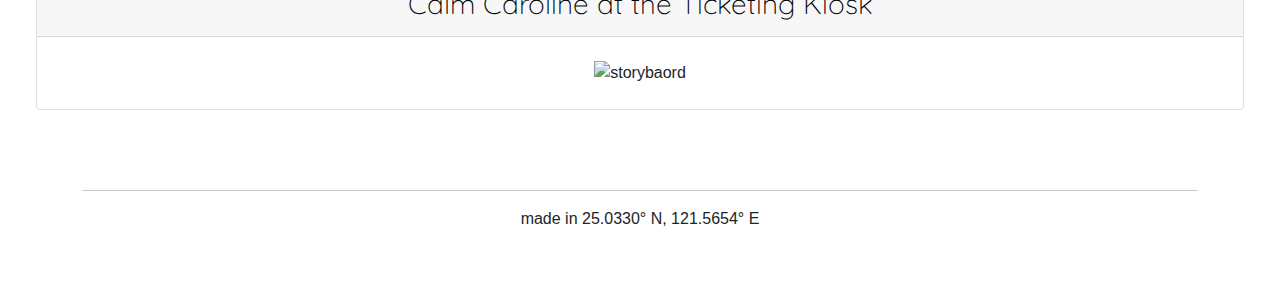
==== commit 633ee977: "added screenshot to index" ====
--- a/index.html
+++ b/index.html
@@ -10,157 +10,84 @@
     <link rel="stylesheet" href="style.css">
     <link href="https://fonts.googleapis.com/css2?family=Quicksand:wght@300;400;500&display=swap" rel="stylesheet">
 
-    <title>Responsive Design</title>
+    <title>Responsive Redesign</title>
   </head>
   <body>
 
     <!-- <div id="title" class="container-fluid bg-white py-5"> -->
     <div class="d-flex flex-column justify-content-center align-items-center bg-white py-5">
-      <h1 class="title display-2 mx-5 mb-5 pb-2">Responsive Design</h1>
+      <h1 class="title display-2 mx-5 mb-5 pb-2">Responsive Redesign</h1>
       <img src="img/div.png" alt="text divider" class="mb-5" style="width: 3.5rem; height: 1rem;">
       <h3 class="subtitle text-center mx-5"> Redesigning a website for usability & accessibility</h3>
-      <a style="text-decoration:none" href="http://www.eastprovidenceri.net/" target="_blank" class="text-light btn-lg mt-3">See Original Page</a> 
-      <a style="text-decoration:none" href="redesign.html" target="_blank" class="text-light btn-lg mt-3">See Redesigned Page</a> 
+      <div class="inner mt-3">
+        <a style="text-decoration:none" href="http://www.eastprovidenceri.net/" target="_blank" class="text-light btn-lg mt-3">Original Page</a> 
+        <a style="text-decoration:none" href="redesign.html" target="_blank" class="second-btn text-light btn-lg mt-3 ml-3">Redesigned Page</a> 
+      </div>
     </div>
     <!-- </div> -->
 
     <div class="d-flex flex-column blankets"></div>
 
     <div id="overview" class="container-fluid bg-white text-center py-5">
-      <h3 class="pb-5 display-4">Interface Overview</h3>
+      <h3 class="pb-5 display-4">Website Overview</h3>
       <img src="img/div_alt.png" alt="text divider" class="mb-5" style="width: 3.5rem; height: 1rem;">
-      <h3 class="pb-5 display-3 font-weight-normal">Metro Ticketing Kiosk</h3>
-      <div class="container justify-content-left">
+      <h3 class="pb-5 display-3 font-weight-normal">East Providence City Website</h3>
+      <a style="text-decoration:none" href="http://www.eastprovidenceri.net/" target="_blank" class="text-light btn-lg mt-3">Link Here</a> 
+      <div class="container justify-content-left mt-5">
         <p class="lead ma-5">
-          Ticketing kiosks are a common sight near the entrace of metro stations in Taipei, Taiwan. 
+          The target website for this project is the official website of East Providence City, RI. 
         </p>
         <p class="lead ma-5">
-          While frequent passengers typically use a metro card to beep themselves in and out of the station gates, ticketing
-          kiosks are provided for those who do not have a metro card and/or are seeking to purchase a one-way ticket.
+          This is the go-to website for residents who are interested in learning about local news, policy updates, as well as critical information such as
+          tax and water bill filings, unemployment aid, etc. Therefore, it is important that the website is usable & accessible.
         </p>
-        <p class="lead ma-5">
-          Here's how it works: First, touch the screen to start and you would then be presented with a wide selection of ticket 
-          prices and ticket numbers. Selecting the desired price and ticket number prompts a price amount to appear on the right hand 
-          side of the screen. Then, after paying the corresponding amount, the ticket would be dropped into the ticket box below. 
-        </p>
-      </div>
-      <div class="container-fluid">
-        <div class="row pt-3 justify-content-center">
-          <div class="col-lg-4 col-md-6 col-sm-12 col-12 ma-1 my-2">
-            <div class="card h-100">
-              <div class="card-header">
-                <h3>1. Entrance</h3>
-              </div>
-              <div class="card-body">
-                <img class="overview-pic my-2" src="img/entrance.jpg" alt="">
-                <div class="card-text pt-4 pb-2 lead">
-                  <p>The metro ticketing machines are commonly located near the entrace</p>
-                  <p>* The fare map, interactive screen, payment and tickets & change sections are labeled in red *</p>
-                </div>
-              </div>
-            </div>
-          </div>
-          <div class="col-lg-4 col-md-6 col-sm-12 col-12 ma-1 my-2">
-            <div class="card h-100">
-              <div class="card-header">
-                <h3>2. Use Kiosk</h3>
-              </div>
-              <div class="card-body">
-                <img class="overview-pic my-2" src="img/start.JPG" alt="">
-                <div class="card-text pt-4 pb-2 lead">
-                  <p>Start page of the ticketing kiosk's interactive screen</p>
-                  <p>The kiosk starting page provides a brief overview of the steps needed to purchase a ticket</p>
-                </div>
-              </div>
-            </div>
-          </div>
-          <div class="col-lg-4 col-md-6 col-sm-12 col-12 ma-1 my-2">
-            <div class="card h-100">
-              <div class="card-header">
-                <h3>3. Select Price & Number of Tickets</h3>
-              </div>
-              <div class="card-body">
-                <img class="overview-pic my-2" src="img/select.JPG" alt="">
-                <div class="card-text pt-4 pb-2 lead">
-                  <p>Select the ticket price that corresponds to the destination, as well as the number of tickets</p>
-                  <p>When a price is chosen, the ticket number is 1 by default</p>
-                </div>
-              </div>
-            </div>
-          </div>
-          <div class="col-lg-4 col-md-6 col-sm-12 col-12 ma-1 my-2">
-            <div class="card h-100">
-              <div class="card-header">
-                <h3>4. Fare map</h3>
-              </div>
-              <div class="card-body">
-                <img class="overview-pic my-2" src="img/fare.png" alt="">
-                <div class="card-text pt-4 pb-2 lead">
-                  <p>
-                    Users can consult the fare map located above the ticketing machine if they are unsure
-                    about how much it costs to get to their destination station.
-                  </p>
-                  <p>
-                    On the fare map, each station is marked with a corresponding fare value. 
-                  </p>
-                </div>
-              </div>
-            </div>
-          </div>
-          <div class="col-lg-4 col-md-6 col-sm-12 col-12 ma-1 my-2">
-            <div class="card h-100">
-              <div class="card-header">
-                <h3>5. Calculate Price</h3>
-              </div>
-              <div class="card-body">
-                <img class="overview-pic my-2" src="img/price.JPG" alt="">
-                <div class="card-text pt-4 pb-2 lead">
-                  <p>
-                    The machine calculates the price that needs to paid based on the
-                    ticket price and the number of tickets to be purchased.
-                  </p>
-                </div>
-              </div>
-            </div>
-          </div>
-          <div class="col-lg-4 col-md-6 col-sm-12 col-12 ma-1 my-2">
-            <div class="card h-100">
-              <div class="card-header">
-                <h3>6. Pay</h3>
-              </div>
-              <div class="card-body">
-                <img class="overview-pic my-2" src="img/buy.JPG" alt="">
-                <div class="card-text pt-4 pb-2 lead">
-                  <p>
-                    User pays the charged amount by inserting coins or bills.
-                  </p>
-                  <p>
-                    When done paying, the ticket will be dropped into the ticket box along with the change (if any)
-                  </p>
-                </div>
-              </div>
+      </div>
+      
+    <div id="questions" class="container-fluid text-center bg-white py-5">
+      <h3 class="py-5 display-4 text-center">Problems</h3>
+      <img src="img/div_alt.png" alt="text divider" class="divider" style="margin: auto; width: 3.5rem; height: 1rem;">
+      <div class="row">
+        <div class="col">
+          <div class="row justify-content-center align-items-center py-4">
+            <div class="col-4">
+              <img src="img/homepage.png" class="example" alt="east pvd homepage">
+            </div>
+            <div class="col">
+              <h4 class="section-title font-weight-normal text-left">
+                1. A COVID-19 info banner at the top of the website consumes roughly 50% of the screen and is colored in an irritating bright red 
+                <br><br>
+                2. The title of the website “East Providence” is shown against a colorful background, decreasing readibility
+              </h4>
+            </div>
+          </div>
+          <div class="row justify-content-center align-items-center py-4 inter">
+            <div class="col-4">
+              <img src="img/info.png" class="example" alt="east pvd page content">
+            </div>
+            <div class="col">
+              <h4 class="section-title font-weight-normal text-left">
+                3. Center of the website lacks focus & highlight and is instead packed with photos, videos & new articles
+                <br><br>
+                4. Information is scattered everywhere without clear categorization & organization
+              </h4>
+            </div>
+          </div>
+          <div class="row justify-content-center align-items-center py-4">
+            <div class="col-4">
+              <img src="img/squares.png" class="example" alt="east pvd homepage">
+            </div>
+            <div class="col">
+              <h4 class="section-title font-weight-normal text-left">
+                5. Contents are shown without letting the user know its purpose, such as the squares that link to random things without a consistent theme
+                <br><br>
+                6. Though not shown in the screenshot, the website lacks alt texts for most its images. It's also missing links for some of its buttons/images where 
+                there should be one. It doesn't specify which langauge it is in its header file, which can make it difficult for screen readers to read the content in the appropriate
+                 language and/or translate it for the user.
+              </h4>
             </div>
           </div>
         </div>
       </div>
-    </div>
-
-    <div id="questions" class="container-fluid text-center bg-white py-5">
-      <h3 class="py-5 display-4 text-center">Interview Questions</h3>
-      <img src="img/div_alt.png" alt="text divider" class="divider" style="margin: auto; width: 3.5rem; height: 1rem;">
-      <h5 class="short-summary text-dark">
-        As part of the assignment, I will be appraoching users of this interface and ask them about their experience 
-        using the ticketing kiosk. The questions mainly focus on providing insights on aspects such as the smoothness of user flow, whether the interface is 
-        intuitive enough, and if it provides sufficient assisstance to users who may not be familiar with the process. 
-      </h5>
-      <div class="questions-box container-fluid text-left justify-content-start">
-        <h3 class="question">1. Why are you using the ticketing kiosk instead of a metro card?</h3>
-        <h3 class="question">2. On a scale from 1-10, how easy is it for you to buy a ticket from the ticketing kiosk? Why?</h3>
-        <h3 class="question">3. On a scale from 1-10, how helpful were the instructions on the screen in navigating the process? Why?</h3>
-        <h3 class="question">4. Was there anything you think could make your experience smoother/faster?</h3>
-        <h3 class="question">5. If any, what was the most challenging aspect in using the kiosk?</h3>
-        <h3 class="question">6. Is there anything you want to talk about that hasn’t been asked?</h3>
-      </div> 
     </div>
 
     <div id="feedback" class="container-fluid text-center bg-white py-5">
--- a/style.css
+++ b/style.css
@@ -34,6 +34,14 @@
 
 .btn-lg {
     background-color: #308492;
+}
+
+.second-btn {
+    background-color: #2F76A8;
+}
+
+.inner {
+    display: inline-block;
 }
 
 .headshot {
@@ -103,4 +111,8 @@
 .persona {
     width: 45rem;
     height: 35rem;
+}
+
+.example {
+    width: 100%;
 }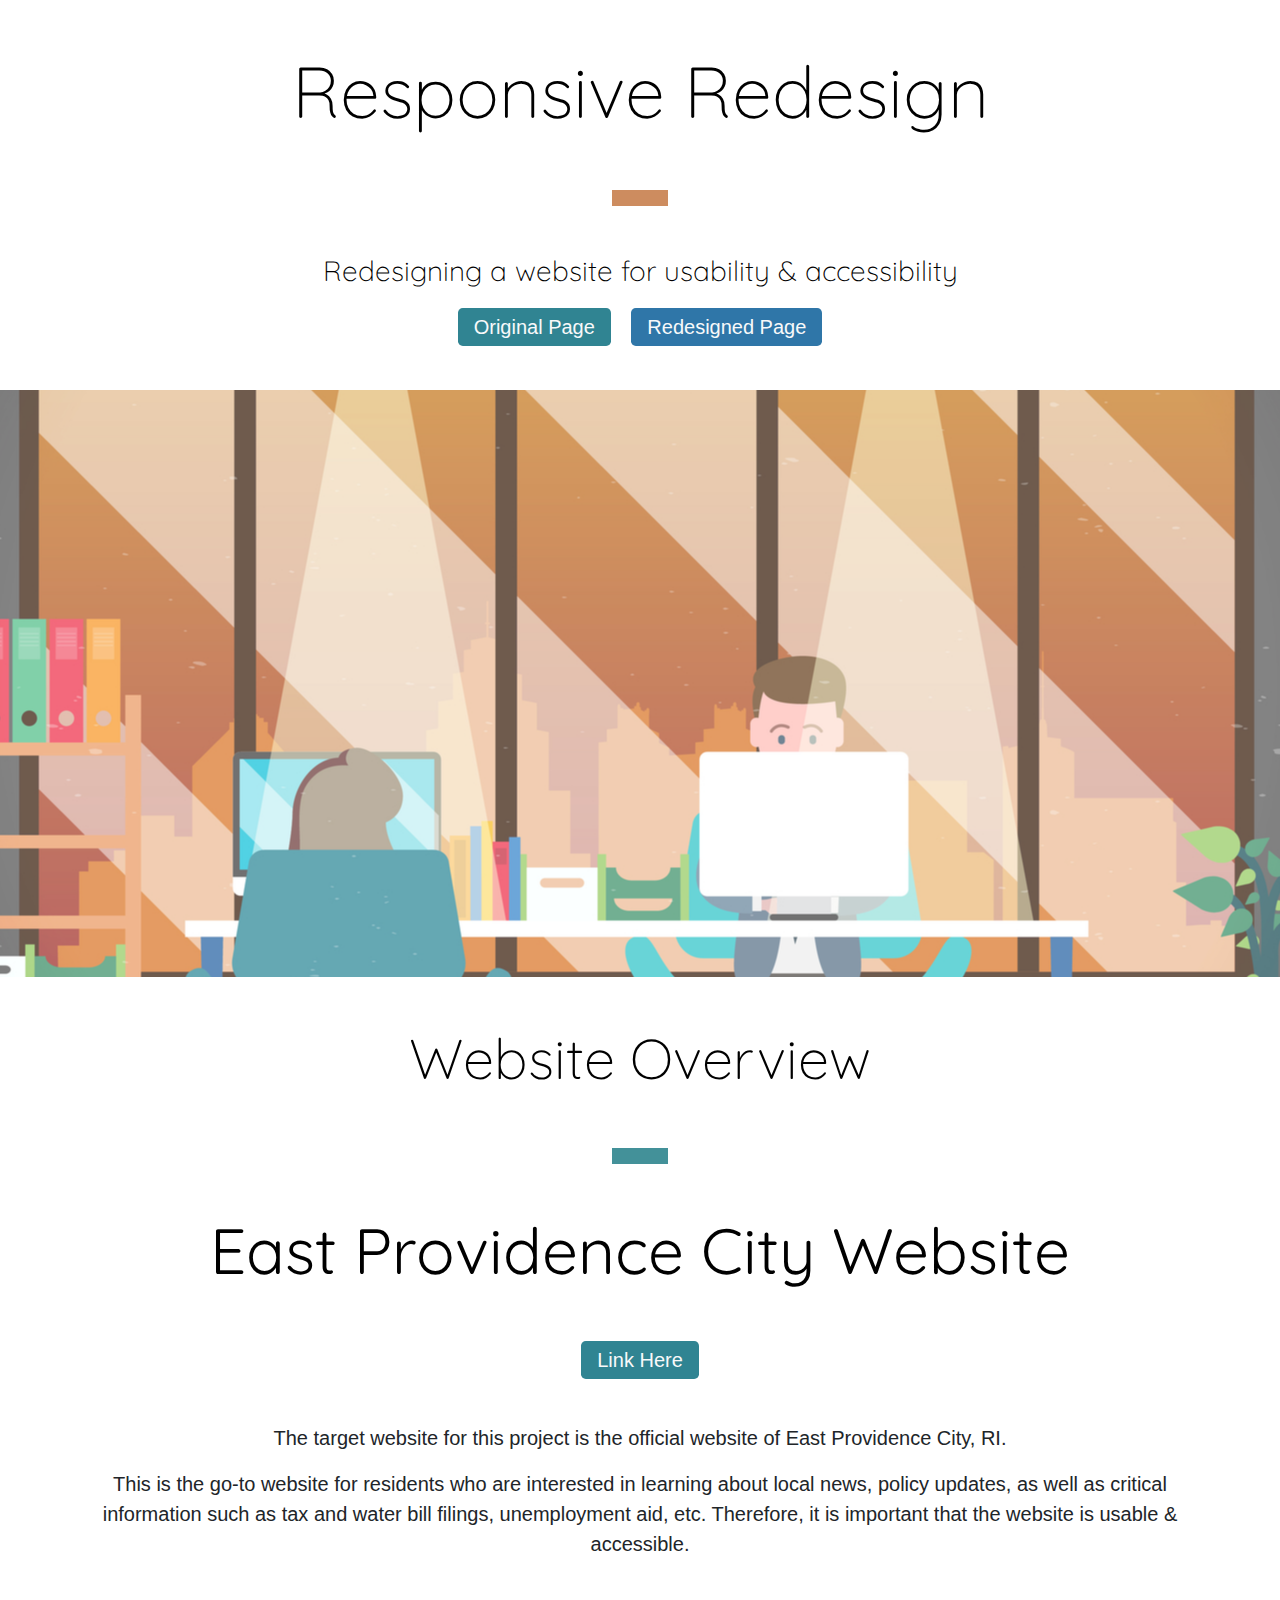
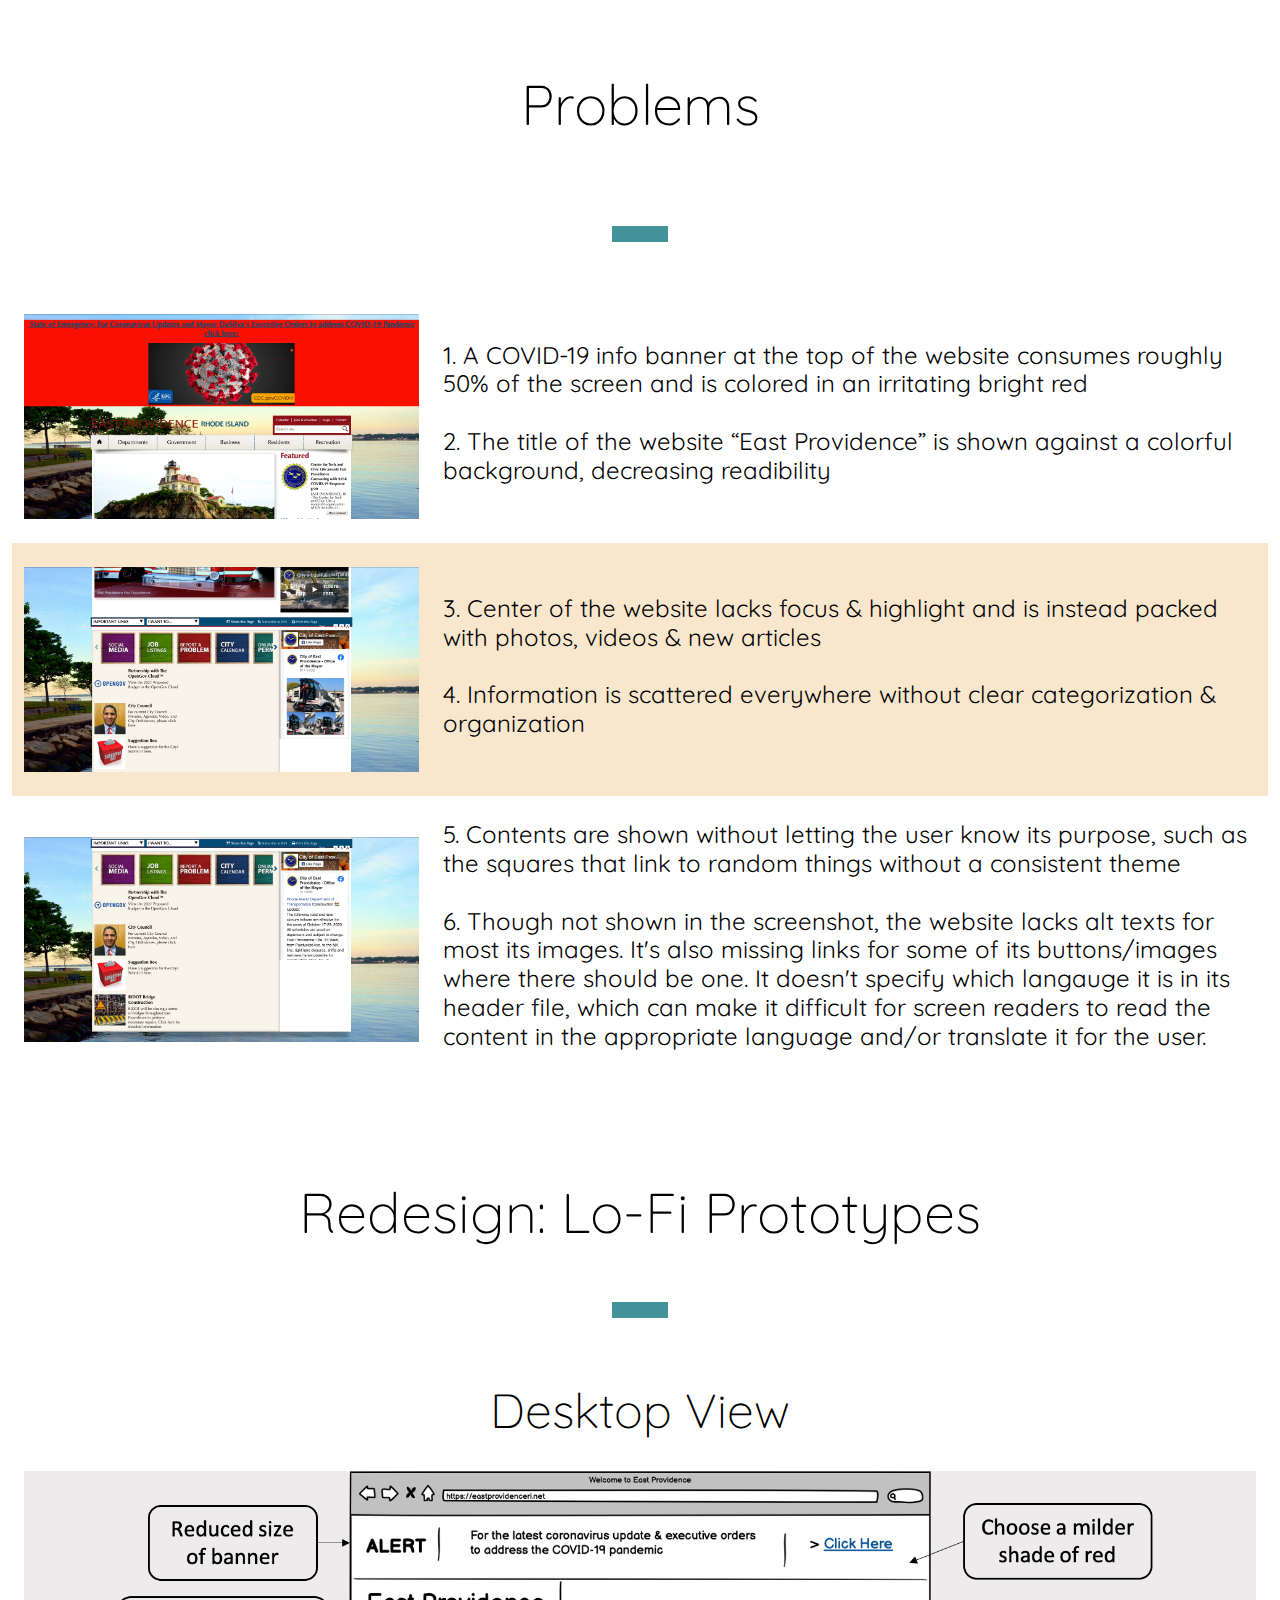
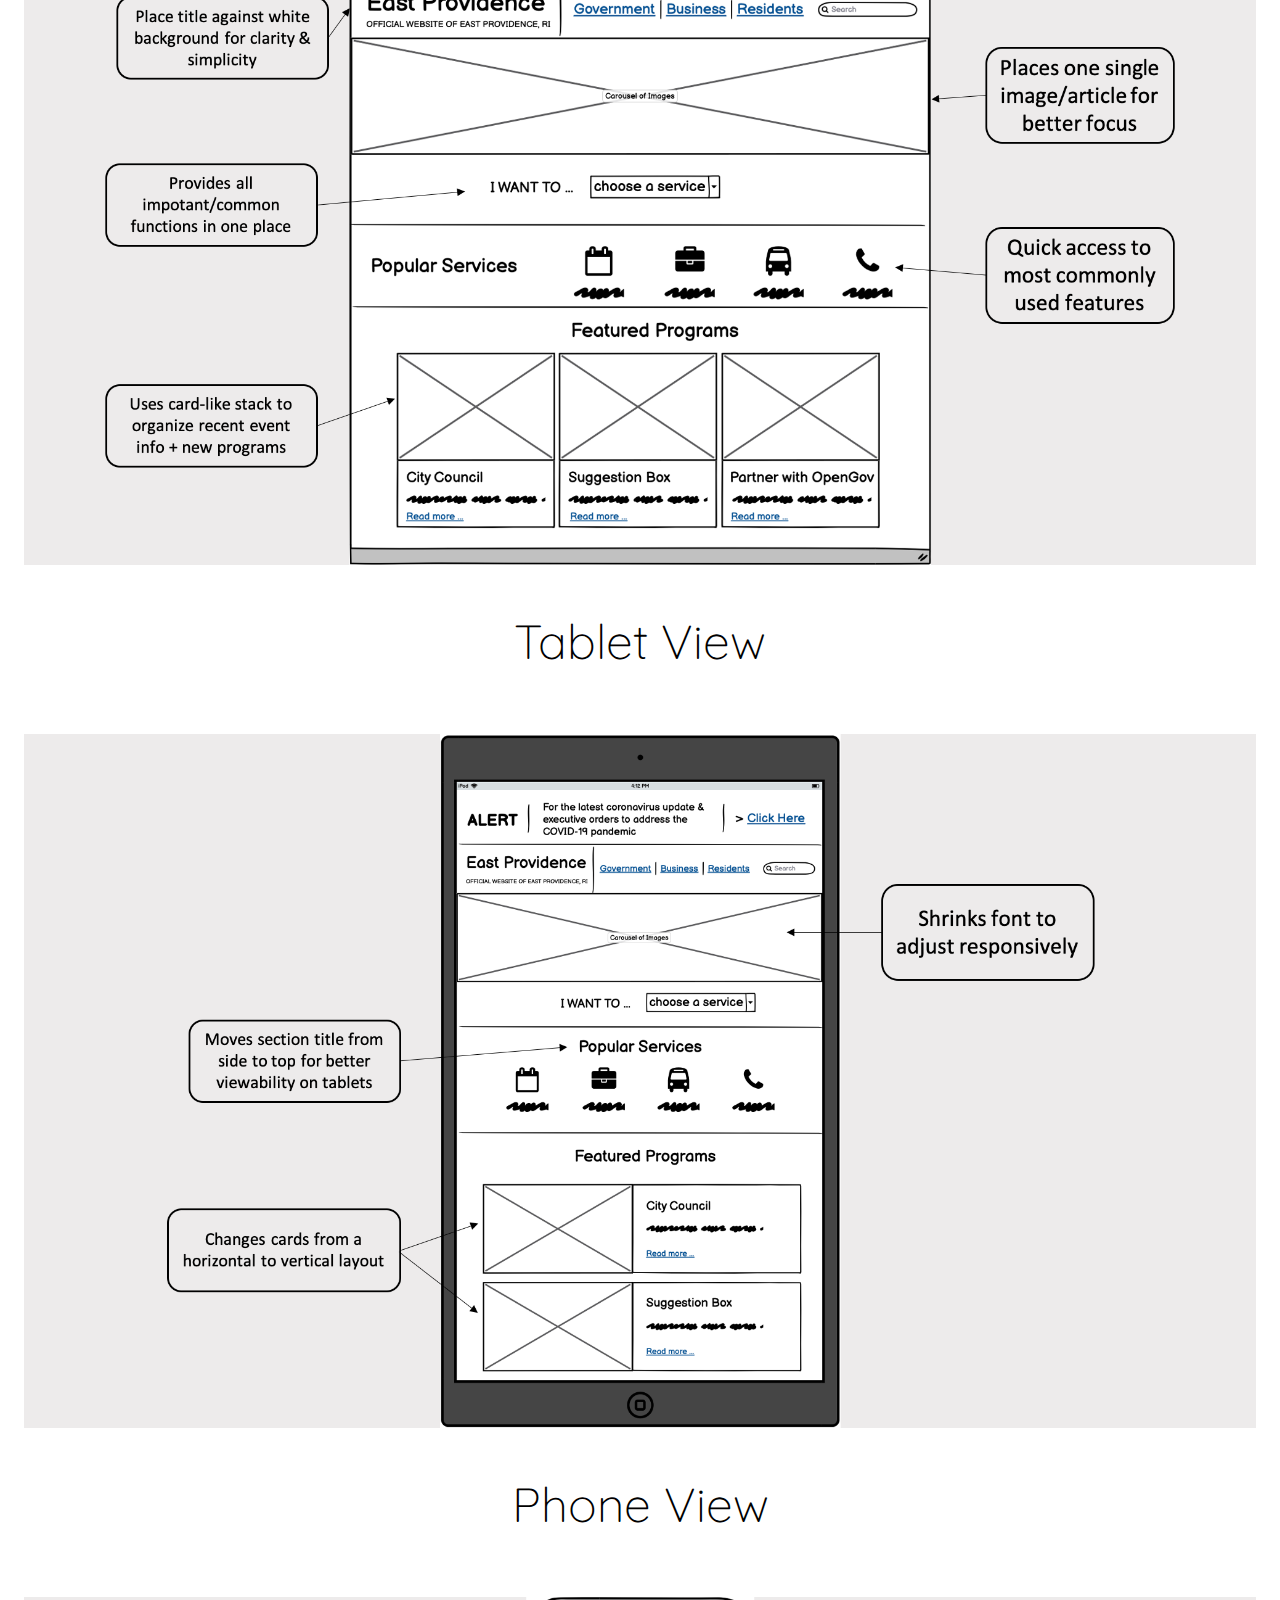
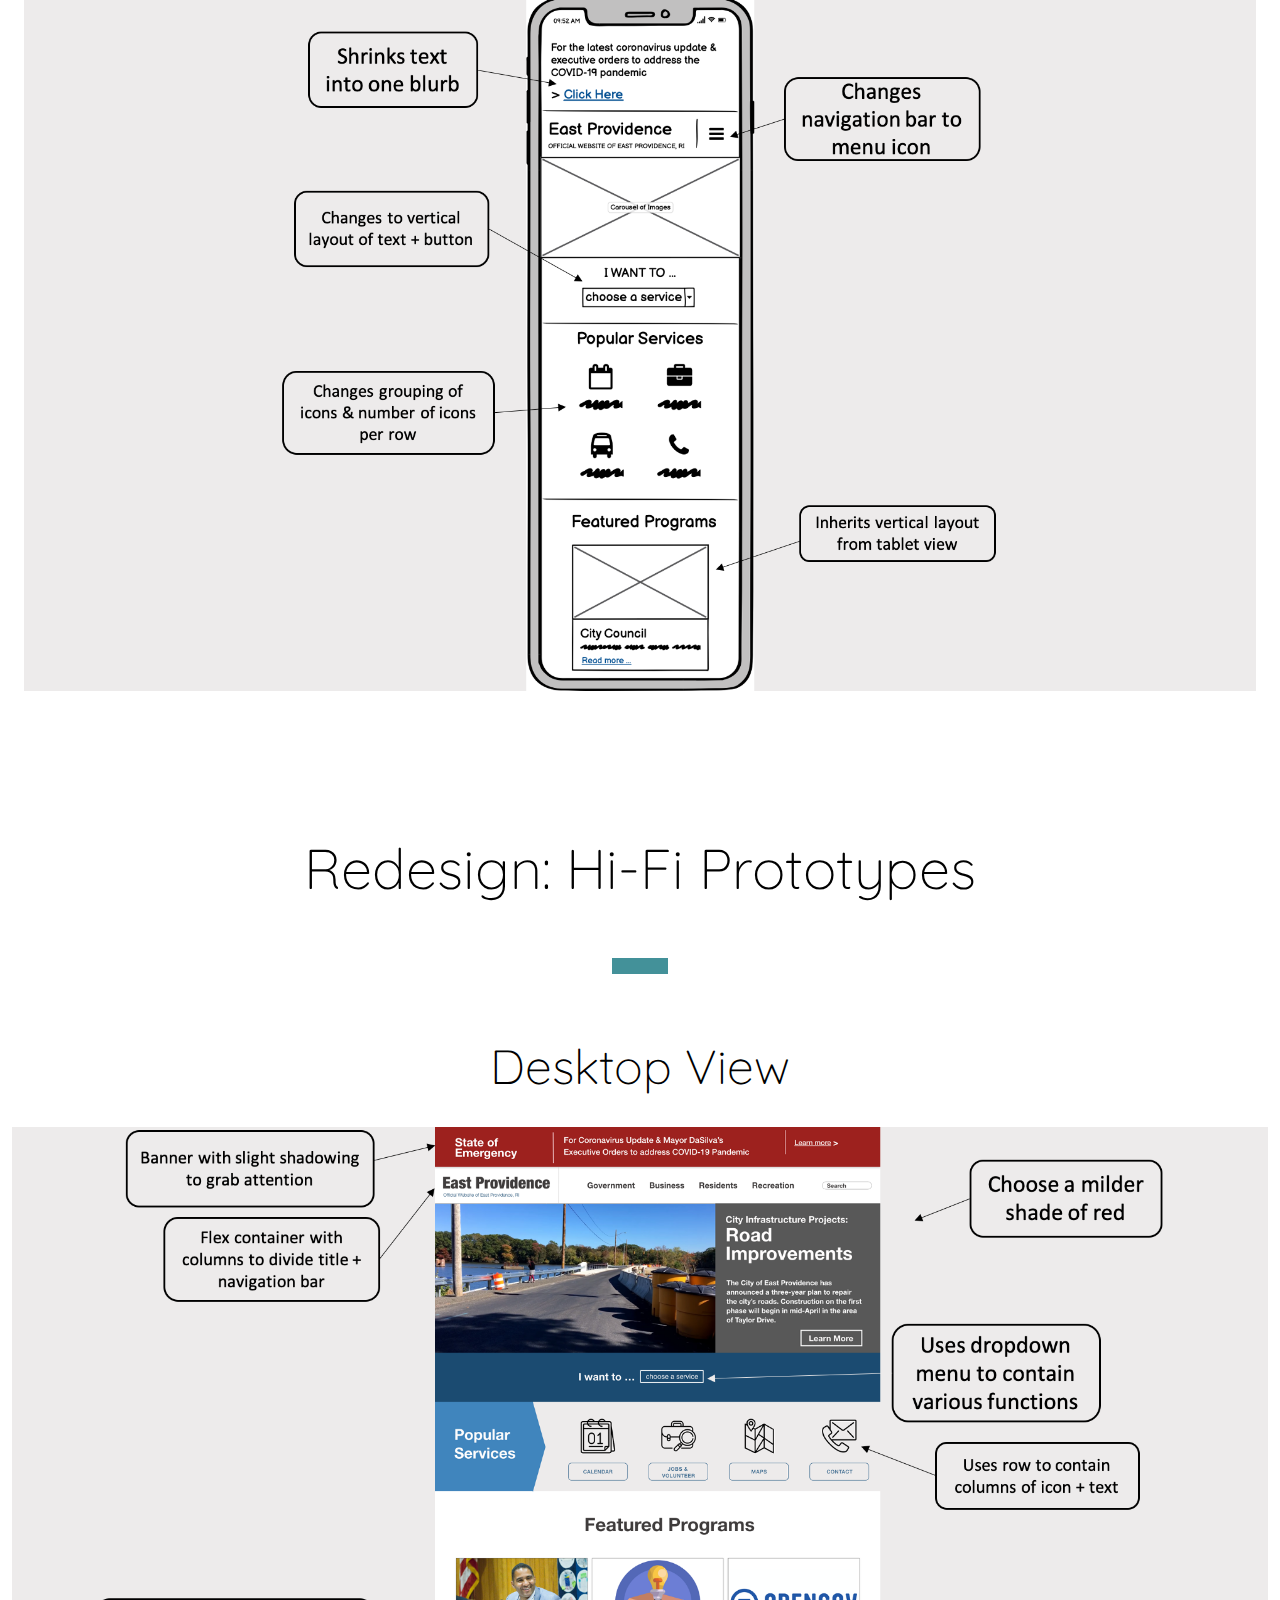
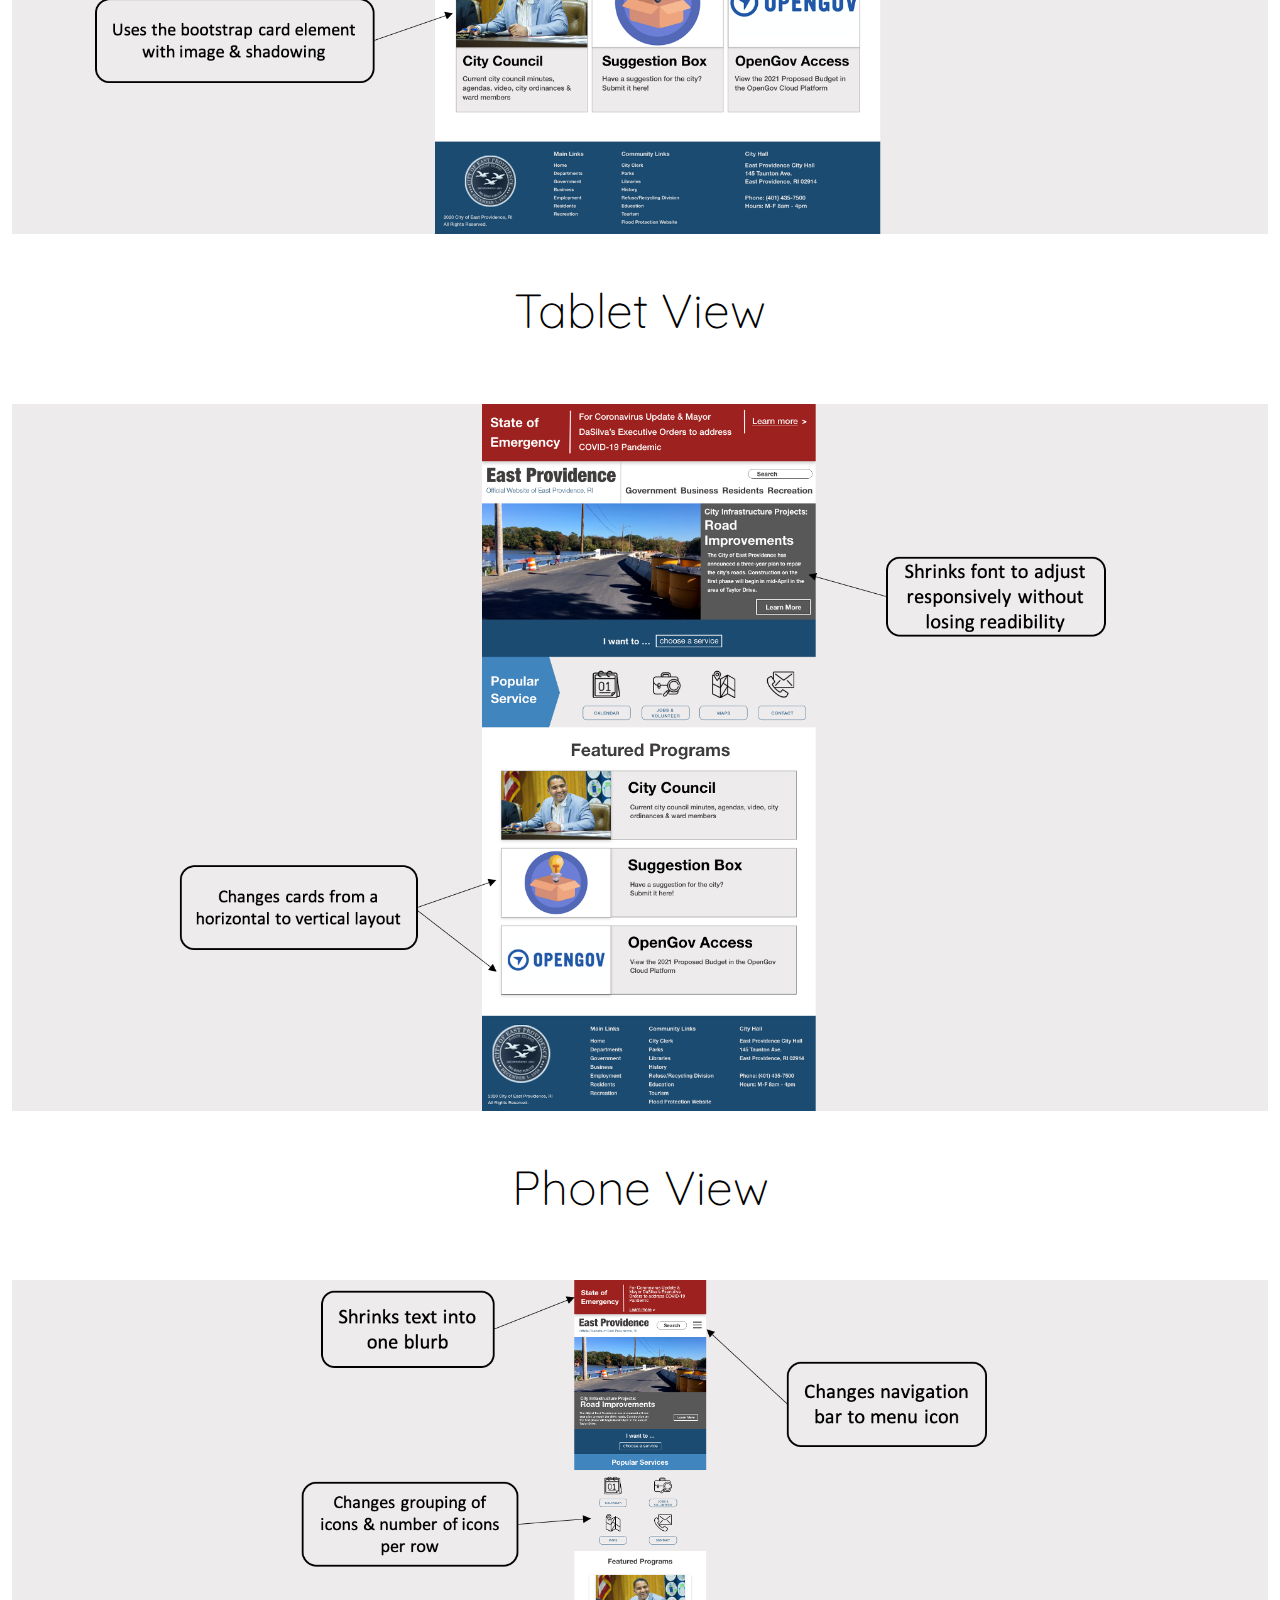
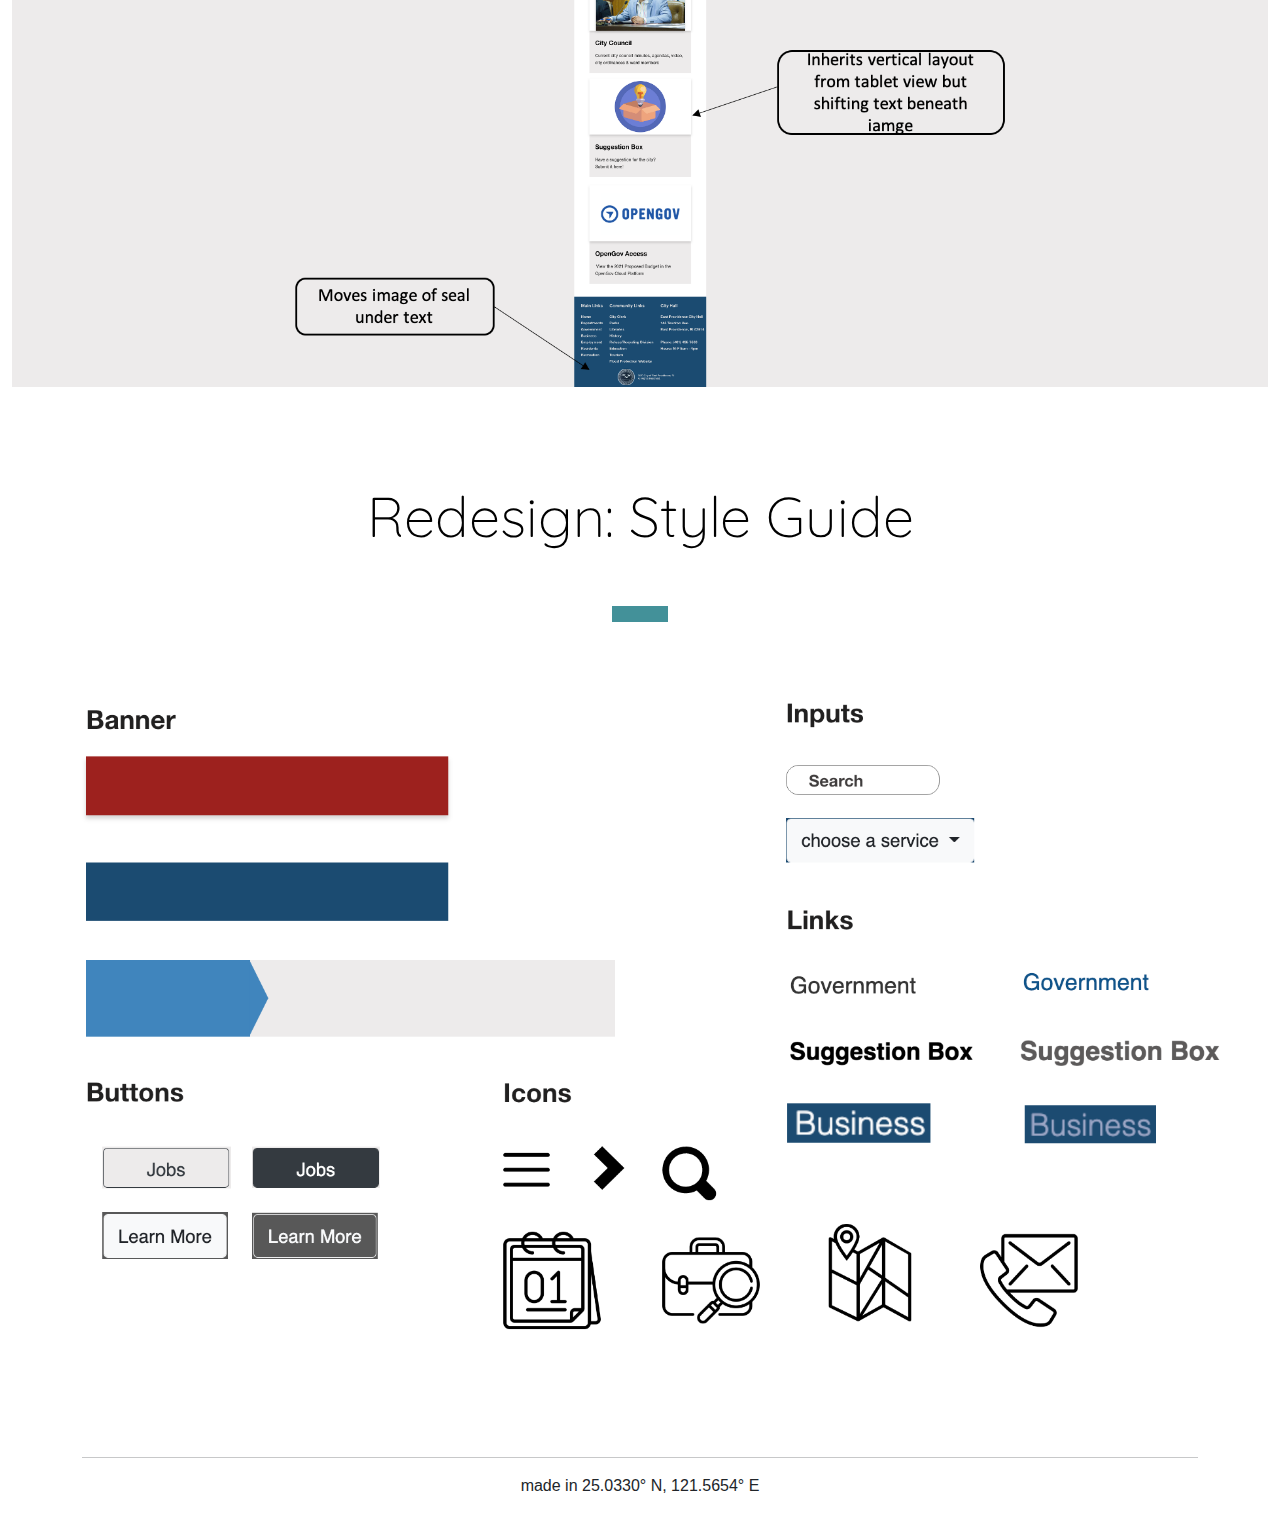
==== commit d6984c3b: "first deploy" ====
--- a/index.html
+++ b/index.html
@@ -91,216 +91,33 @@
     </div>
 
     <div id="feedback" class="container-fluid text-center bg-white py-5">
-      <h3 class="pa-5 pb-3 display-4 text-center">User Observation & Feedback</h3>
+      <h3 class="pa-5 pb-3 display-4 text-center">Redesign: Lo-Fi Prototypes</h3>
       <img src="img/div_alt.png" alt="text divider" class="divider" style="margin: auto; width: 3.5rem; height: 1rem;">
-      <div class="row">
-        <div class="col">
-          <div class="row justify-content-center align-items-center py-4">
-            <div class="col-4">
-              <img src="img/profile.png" alt="profile pic">
-              <h4 class="mt-3">User A</h4>
-              <h6 class="text-dark">17 years old | High School Student | Male</h6>
-            </div>
-            <div class="col">
-              <div class="row observation text-left">
-                <div class="container section-head">
-                  <h4 class="section-title font-weight-normal">
-                    <img src="svg/magnifying-glass.svg" class="icon" alt="magnifying glass icon">
-                    Key Observations
-                  </h4>
-                </div>
-                <div class="container-fluid observation-box ml-0">
-                  <h5 class="subquestion">- Walks up to the ticketing machine, briefly skims the fare map</h5>
-                  <h5 class="subquestion">- Walks through the each step quickly, seemingly without reading the instructions on the screen</h5>
-                  <h5 class="subquestion">- Process of buying ticket is complete within half a minute</h5>
-                </div>
-              </div>
-              <div class="row interview-result text-left">
-                <div class="container section-head mt-4">
-                  <h4 class="section-title font-weight-normal pa-2">
-                    <img src="svg/clipboard.svg" class="icon" alt="clipboard icon">
-                    Interview Results
-                  </h4>
-                </div>
-                <div class="container-fluid observation-box ml-0">
-                  <h5 class="subquestion">User A explained that he approached the kiosk because he forgot to bring his metro card with him, and 
-                    needs to purchase a one-way ticket.</h5>
-                  <h5 class="subquestion">He thinks the kiosk is really simple to use, and the instructions are quite helpful, 
-                    though, as someone who takes the metro regularly and has forgotten to bring his card with him several times, he doesn't really 
-                    need the instructions to know how to buy a one-way ticket. </h5>
-                </div>
-              </div>
-            </div>
-          </div>
-          <div class="row justify-content-center align-items-center py-4 inter">
-            <div class="col-4 h-100">
-              <img src="img/profile.png" alt="profile pic">
-              <h4 class="mt-3">User B</h4>
-              <h6 class="text-dark">65 years old | Retired | Female</h6>
-            </div>
-            <div class="col">
-              <div class="row observation text-left">
-                <div class="container section-head">
-                  <h4 class="section-title font-weight-normal">
-                    <img src="svg/magnifying-glass.svg" class="icon" alt="magnifying glass icon">
-                    Key Observations
-                  </h4>
-                </div>
-                <div class="container-fluid observation-box ml-0">
-                  <h5 class="subquestion">- Reads the process instructions on kiosk start page that most people skip</h5>
-                  <h5 class="subquestion">- Takes longer at each step, skims the entire screen before proceeding</h5>
-                  <h5 class="subquestion">- Checks fare map multiple times before picking price on screen</h5>
-                  <h5 class="subquestion">- Takes around 1.5 minutes to complete the process, longer than an average user</h5>
-                </div>
-              </div>
-              <div class="row interview-result text-left">
-                <div class="container section-head mt-4">
-                  <h4 class="section-title font-weight-normal pa-2">
-                    <img src="svg/clipboard.svg" class="icon" alt="clipboard icon">
-                    Interview Results
-                  </h4>
-                </div>
-                <div class="container-fluid observation-box ml-0">
-                  <h5 class="subquestion">
-                    User B purchased a one-way ticket from the kiosk because she doesn't take the metro that often, and does not
-                    have a metro card.
-                  </h5>
-                  <h5 class="subquestion">
-                    While she thinks the kiosk took a short while to figure out, it was a simple enough interface to learn. 
-                    The instructions given on each page were very helpful, allowing her to navigate through the process by herself.
-                  </h5>
-                  <h5 class="subquestion">
-                    She also noted that the most challenging aspect of purchasing the ticket, if any, was when she was trying to find 
-                    the stop she wants on the fare map; the words and numbers are too small to read from and was the step that took her 
-                    the most time.
-                  </h5>
-                </div>
-              </div>
-            </div>
-          </div>
-          <div class="row justify-content-center align-items-center py-4">
-            <div class="col-4 h-100">
-              <img src="img/profile.png" alt="profile pic">
-              <h4 class="mt-3">User C</h4>
-              <h6 class="text-dark">27 years old | Backpacker | Male</h6>
-            </div>
-            <div class="col">
-              <div class="row observation text-left">
-                <div class="container section-head">
-                  <h4 class="section-title font-weight-normal">
-                    <img src="svg/magnifying-glass.svg" class="icon" alt="magnifying glass icon">
-                    Key Observations
-                  </h4>
-                </div>
-                <div class="container-fluid observation-box ml-0">
-                  <h5 class="subquestion">- Pauses at each screen and leans in closer than other users to read from the screen</h5>
-                  <h5 class="subquestion">- When prompted to select the price, stares up at the fare map for around 1 minute, taking significantly longer than others</h5>
-                  <h5 class="subquestion">- Process of buying a ticket takes roughly 2 minutes</h5>
-                </div>
-              </div>
-              <div class="row interview-result text-left">
-                <div class="container section-head mt-4">
-                  <h4 class="section-title font-weight-normal pa-2">
-                    <img src="svg/clipboard.svg" class="icon" alt="clipboard icon">
-                    Interview Results
-                  </h4>
-                </div>
-                <div class="container-fluid observation-box ml-0">
-                  <h5 class="subquestion">
-                    User C, a foreign backpacker, purchased a one-way ticket from the ticketing kiosk because he is touring in Taipei, and has not taken
-                    the metro before, therefore does not have a metro card (or experience buying a one-way ticket either)
-                  </h5>
-                  <h5 class="subquestion">
-                    The process of figuring out how to buy a ticket from the kiosk "was okay". He thinks that while it doesn't require a lot of steps, 
-                    the English version of the interface was presented as a mix of Madarin annotated with English, with the English portion 
-                    being significantly smaller and therfore harder to read.
-                  </h5>
-                  <h5 class="subquestion">
-                    He also thinks that the most difficult step was figuring out what ticket price to select based on the fare map. The fare map is messy and 
-                    unorganized for a first-time rider, as he doesn't know which line/area his stop is on/in. Having small english names for stop names only made it harder. 
-                  </h5>
-                </div>
-              </div>
-            </div>
-          </div>
-        </div>
+      <h3 class="pa-5 pb-3 my-3 display-5 text-center">Desktop View</h3>
+      <img src="img/lofi/desktop_annotated.png" class="prototype" alt="lofi desktop view">
+      <h3 class="pa-5 pb-3 my-5 display-5 text-center">Tablet View</h3>
+      <img src="img/lofi/tablet_annotated.png" class="prototype" alt="lofi tablet view">
+      <h3 class="pa-5 pb-3 my-5 display-5 text-center">Phone View</h3>
+      <img src="img/lofi/phone_annotated.png" class="prototype" alt="lofi phone view">
       </div>
     </div>
 
-    <div id="personas" class="container-fluid text-center bg-white py-5">
-      <h3 class="py-5 display-4 text-center">Personas</h3>
+    <div id="feedback" class="container-fluid text-center bg-white py-5">
+      <h3 class="pa-5 pb-3 display-4 text-center">Redesign: Hi-Fi Prototypes</h3>
       <img src="img/div_alt.png" alt="text divider" class="divider" style="margin: auto; width: 3.5rem; height: 1rem;">
-      <h5 class="short-summary text-dark">
-        Based on our observations and interview responses collected from users of the interface, we then form personas 
-        to explore different possible user groups that may interact with the interface in different ways.
-      </h5>
-      <h5 class="short-summary text-dark">
-        Shown below are the 2 personas: <b>Rushy Rudy</b> & <b>Calm Caroline</b> 
-      </h5>
-      <div class="container-flex">
-        <div class="row">
-          <div class="col-2 col-sm-3 col-md-6 col-lg-6">
-            <div class="card h-100">
-              <div class="card-header">
-                <h3>Rushy Rudy</h3>
-              </div>
-              <div class="card-body">
-                <img class="overview-pic my-2" src="img/persona1.png" alt="">
-                <div class="card-text pt-4 pb-2 lead text-left">
-                  <p>
-                    <b>Rushy Rudy</b> typically faces no problem buying a one-way ticket from a ticketing kiosk.
-                  </p>
-                  <p>
-                    He represents the individuals who use the metro system on a near daily basis, typically students & people who commute to work, etc.
-                  </p>
-                </div>
-              </div>
-            </div>
-          </div>
-          <div class="col-2 col-sm-3 col-md-6 col-lg-6">
-            <div class="card h-100">
-              <div class="card-header">
-                <h3>Calm Caroline</h3>
-              </div>
-              <div class="card-body">
-                <img class="overview-pic my-2" src="img/persona2.png" alt="">
-                <div class="card-text pt-4 pb-2 lead text-left">
-                  <p>
-                    <b>Calm Caroline</b> experiences challenges in trying to navigate the system itself, from understanding how to get to her 
-                    destination, to locating that station, and successfully utilizing the interface to reach her goal of purchasing a ticket.
-                  </p>
-                  <p>
-                    She represents the group that typically are not as experienced in using both the public transit system as well as the kiosk  
-                    itself. They often get stuck when the technology is not designed to be intuitive enough for first-time users, and may require additional outside help, such as from other 
-                    passengers or staff members of the station.
-                  </p>
-                </div>
-              </div>
-            </div>
-          </div>
-        </div>
-      </div> 
+      <h3 class="pa-5 pb-3 my-3 display-5 text-center">Desktop View</h3>
+      <img src="img/desktop_anno.png" class="prototype" alt="lofi desktop view">
+      <h3 class="pa-5 pb-3 my-5 display-5 text-center">Tablet View</h3>
+      <img src="img/tablet_anno.png" class="prototype" alt="lofi tablet view">
+      <h3 class="pa-5 pb-3 my-5 display-5 text-center">Phone View</h3>
+      <img src="img/phone_anno.png" class="prototype" alt="lofi phone view">
+      </div>
     </div>
 
-    <div id="personas" class="container-fluid text-center bg-white py-5">
-      <h3 class="py-5 display-4 text-center">Storyboard</h3>
+    <div id="feedback" class="container-fluid text-center bg-white py-5">
+      <h3 class="pa-5 pb-3 display-4 text-center">Redesign: Style Guide</h3>
       <img src="img/div_alt.png" alt="text divider" class="divider" style="margin: auto; width: 3.5rem; height: 1rem;">
-      <h5 class="short-caption text-dark">
-        The storyboard demonstrates a detailed journey of a persona's interaction with the chosen interface from start to finish, 
-        noting
-      </h5>
-      <h5 class="short-caption text-dark">
-        Shown below is a user journey for <b>Calm Caroline</b>, where she is navigating the process of using a ticketing kiosh as the metro station 
-      </h5>
-      <div class="container-fluid">
-        <div class="card h-100">
-          <div class="card-header">
-            <h3>Calm Caroline at the Ticketing Kiosk</h3>
-          </div>
-          <div class="card-body">
-            <img class="overview-pic my-2" src="img/storyboard.png" alt="storybaord">
-          </div>
-        </div>
+      <img src="img/style-guide.png" class="prototype" alt="style guide">
       </div>
     </div>
 
--- a/style.css
+++ b/style.css
@@ -115,4 +115,8 @@
 
 .example {
     width: 100%;
+}
+
+.prototype {
+    width: 100%;
 }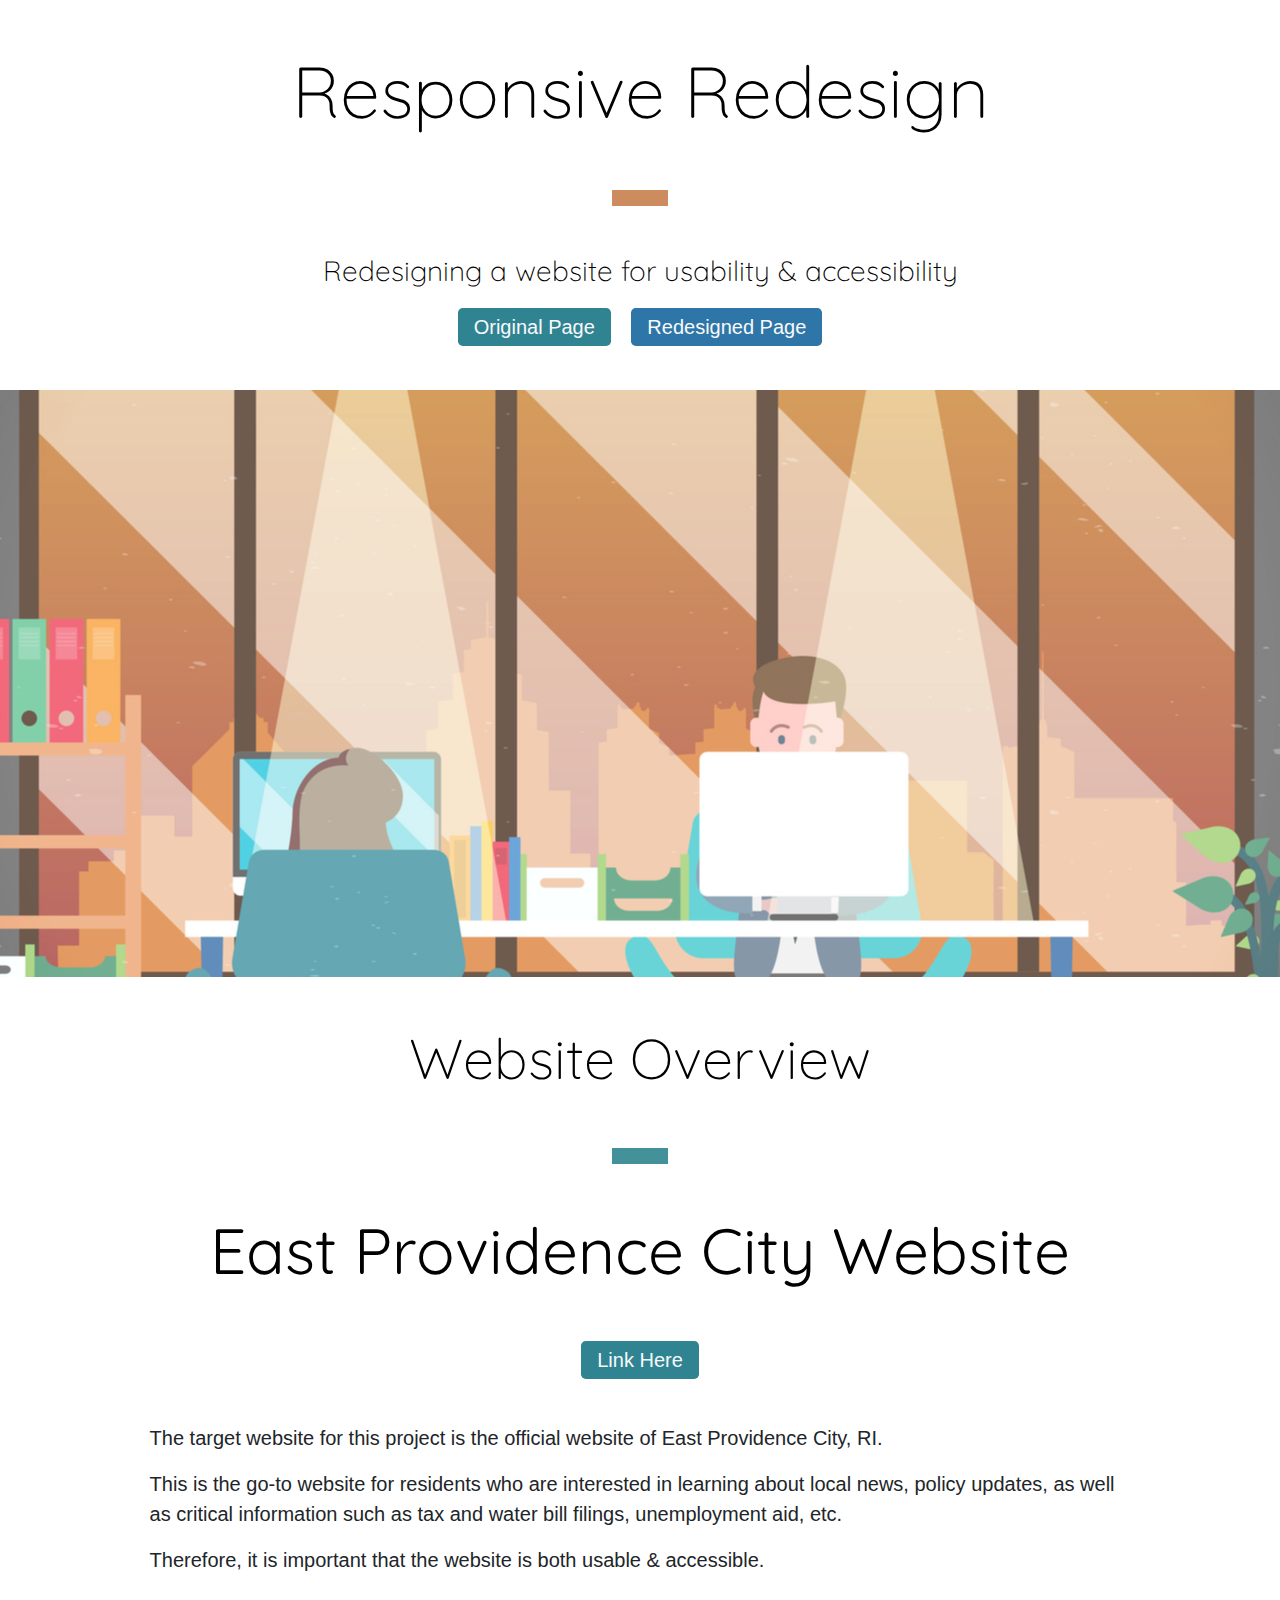
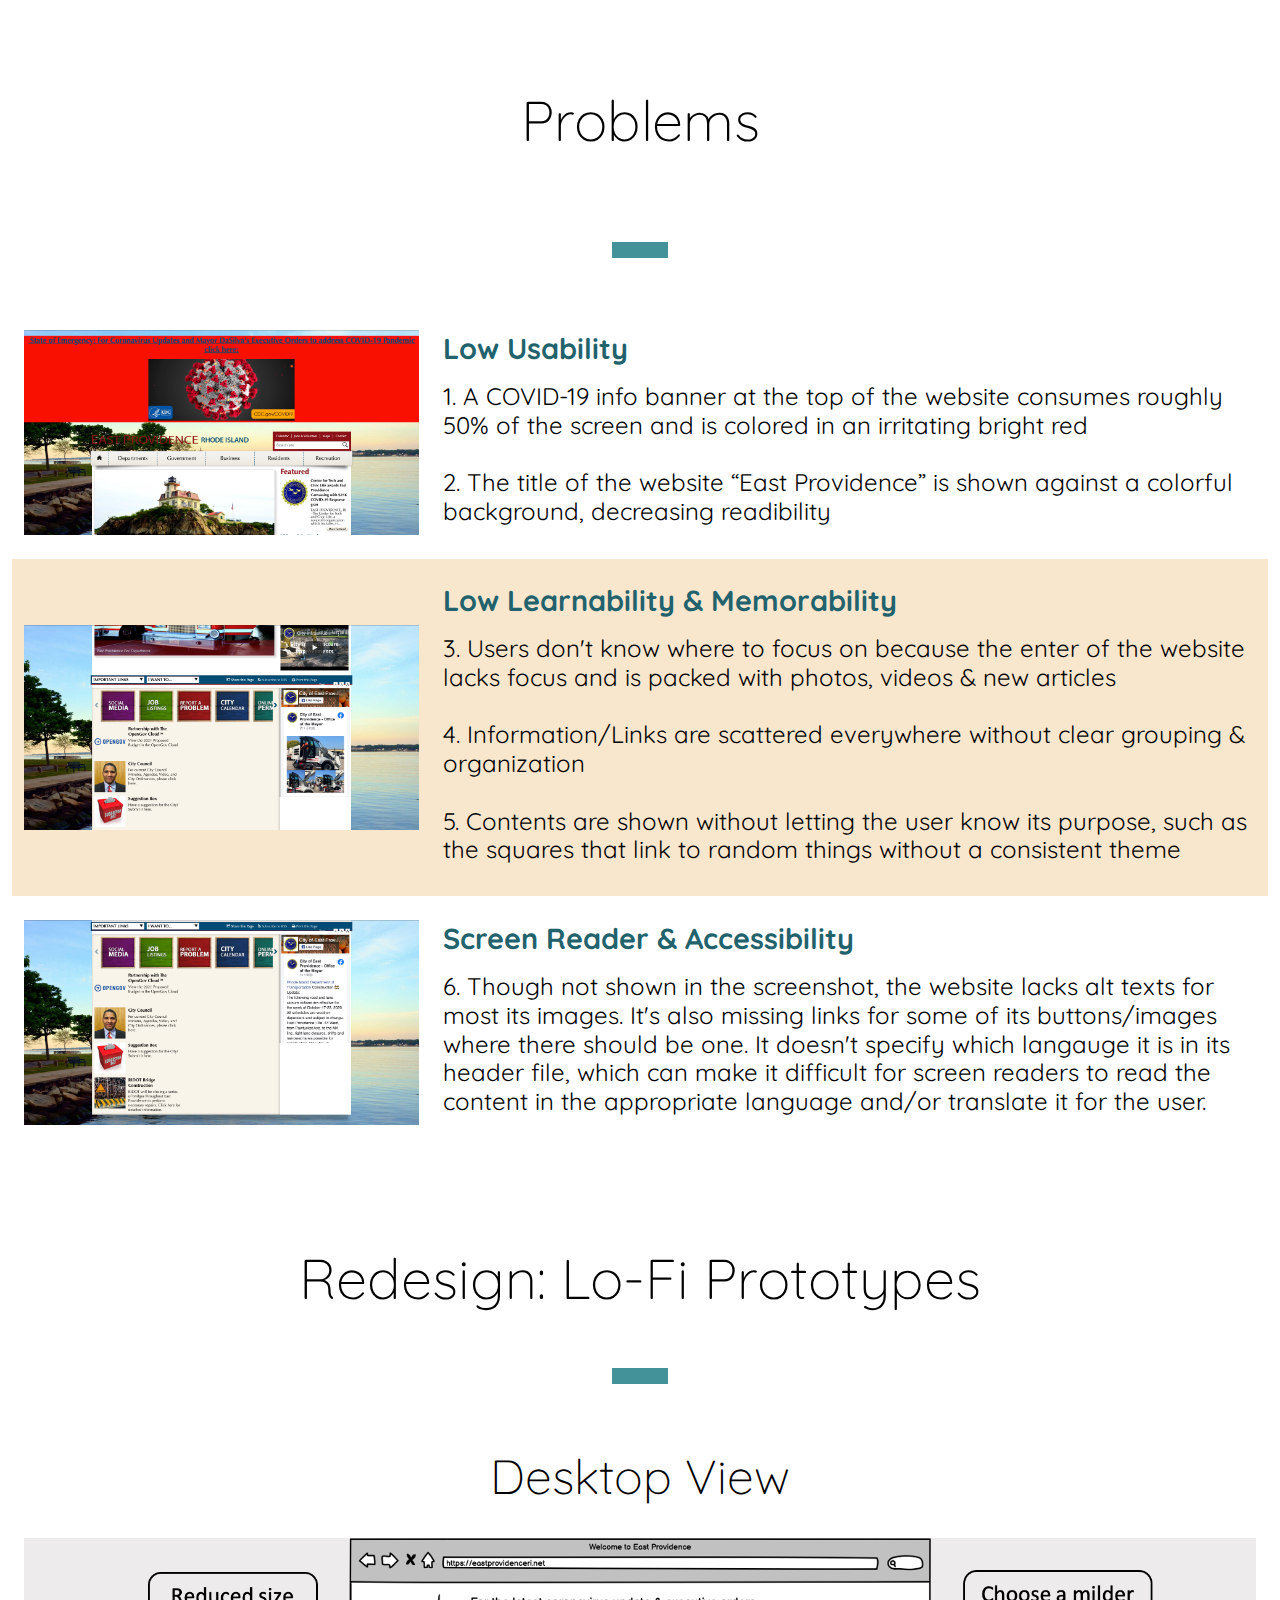
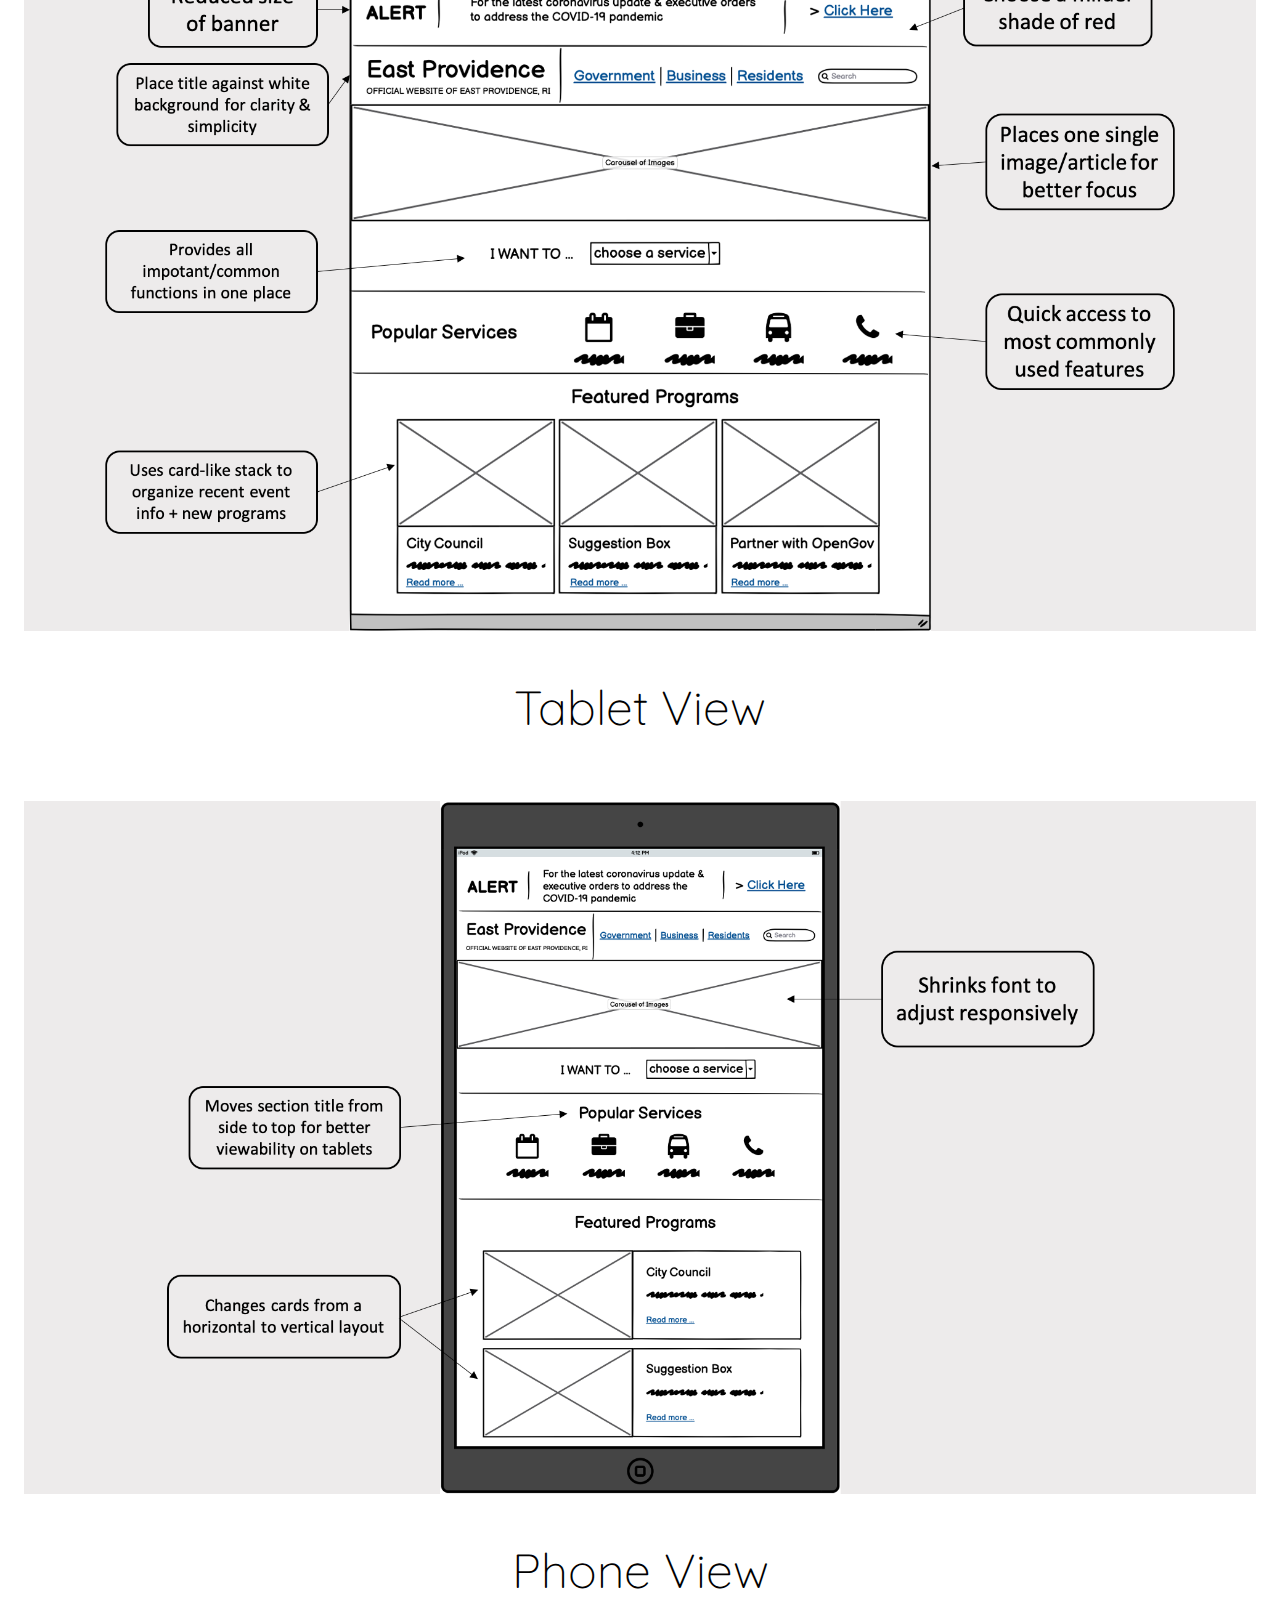
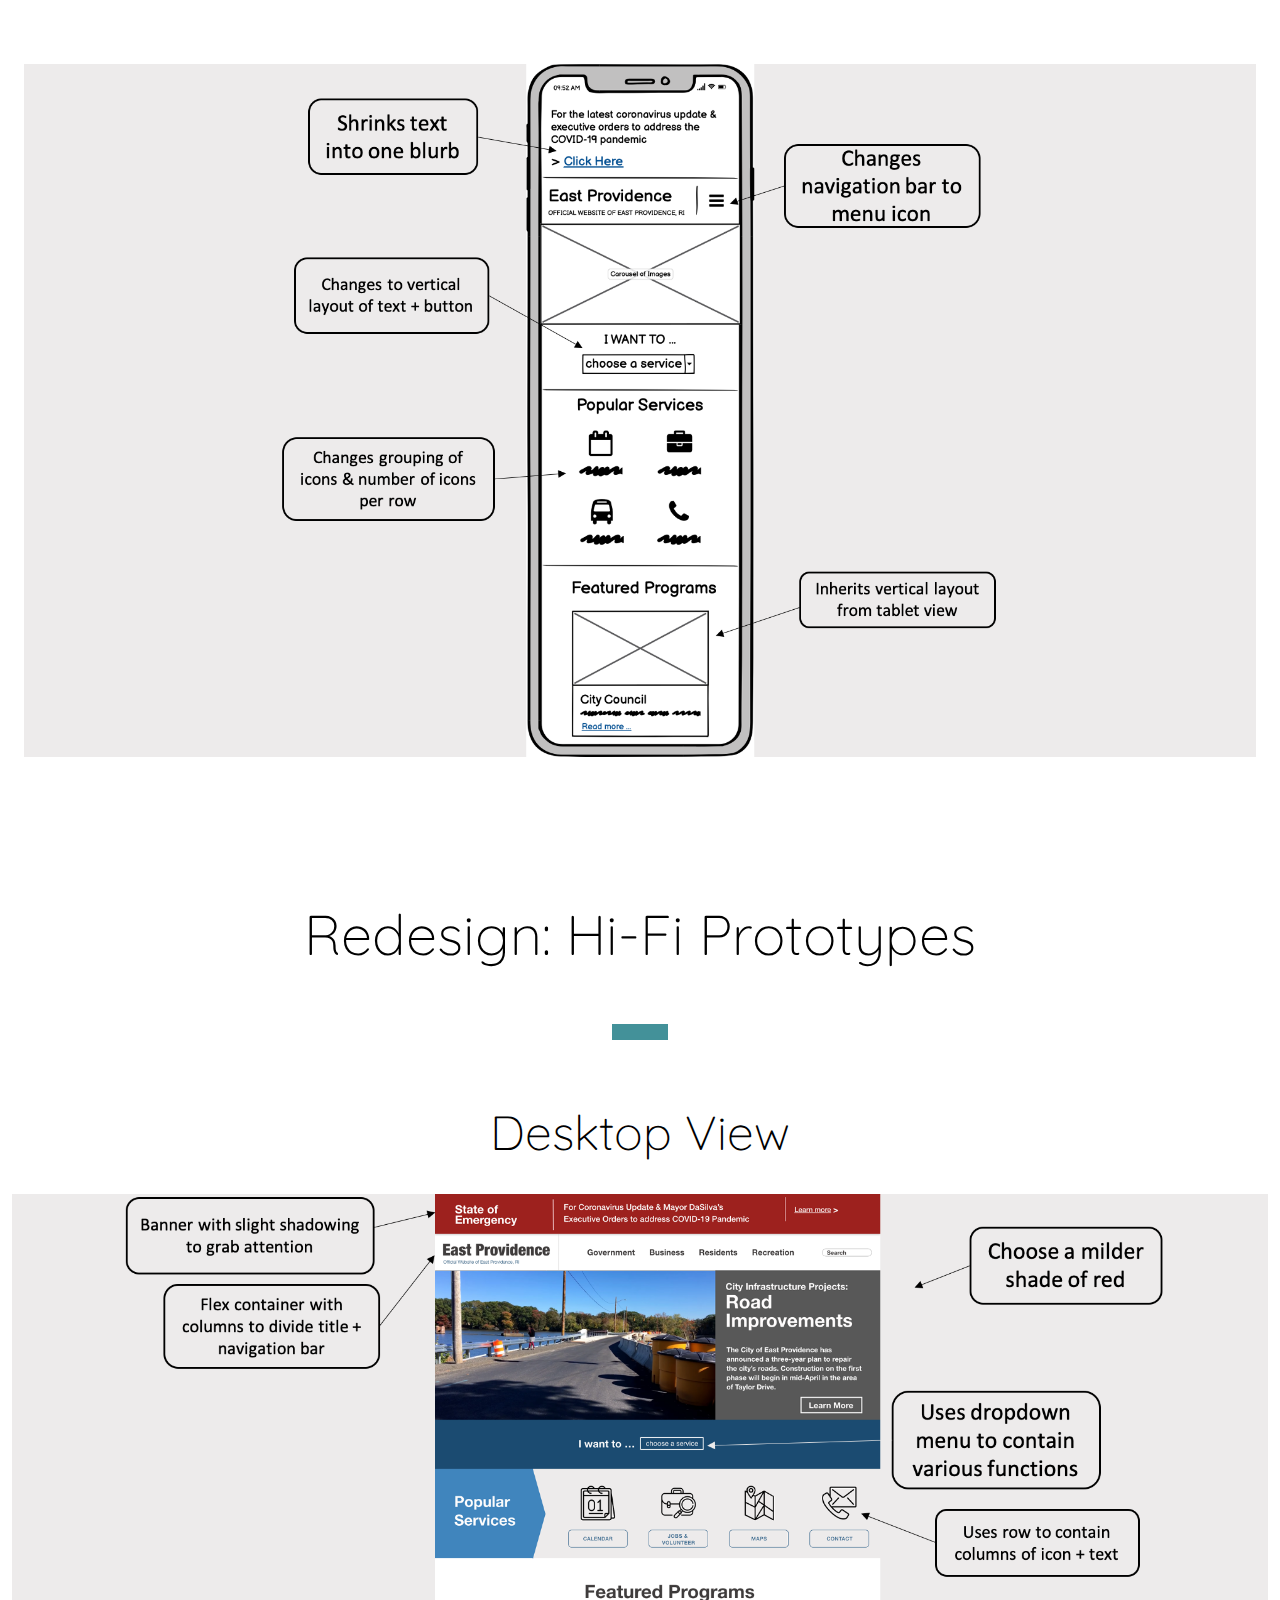
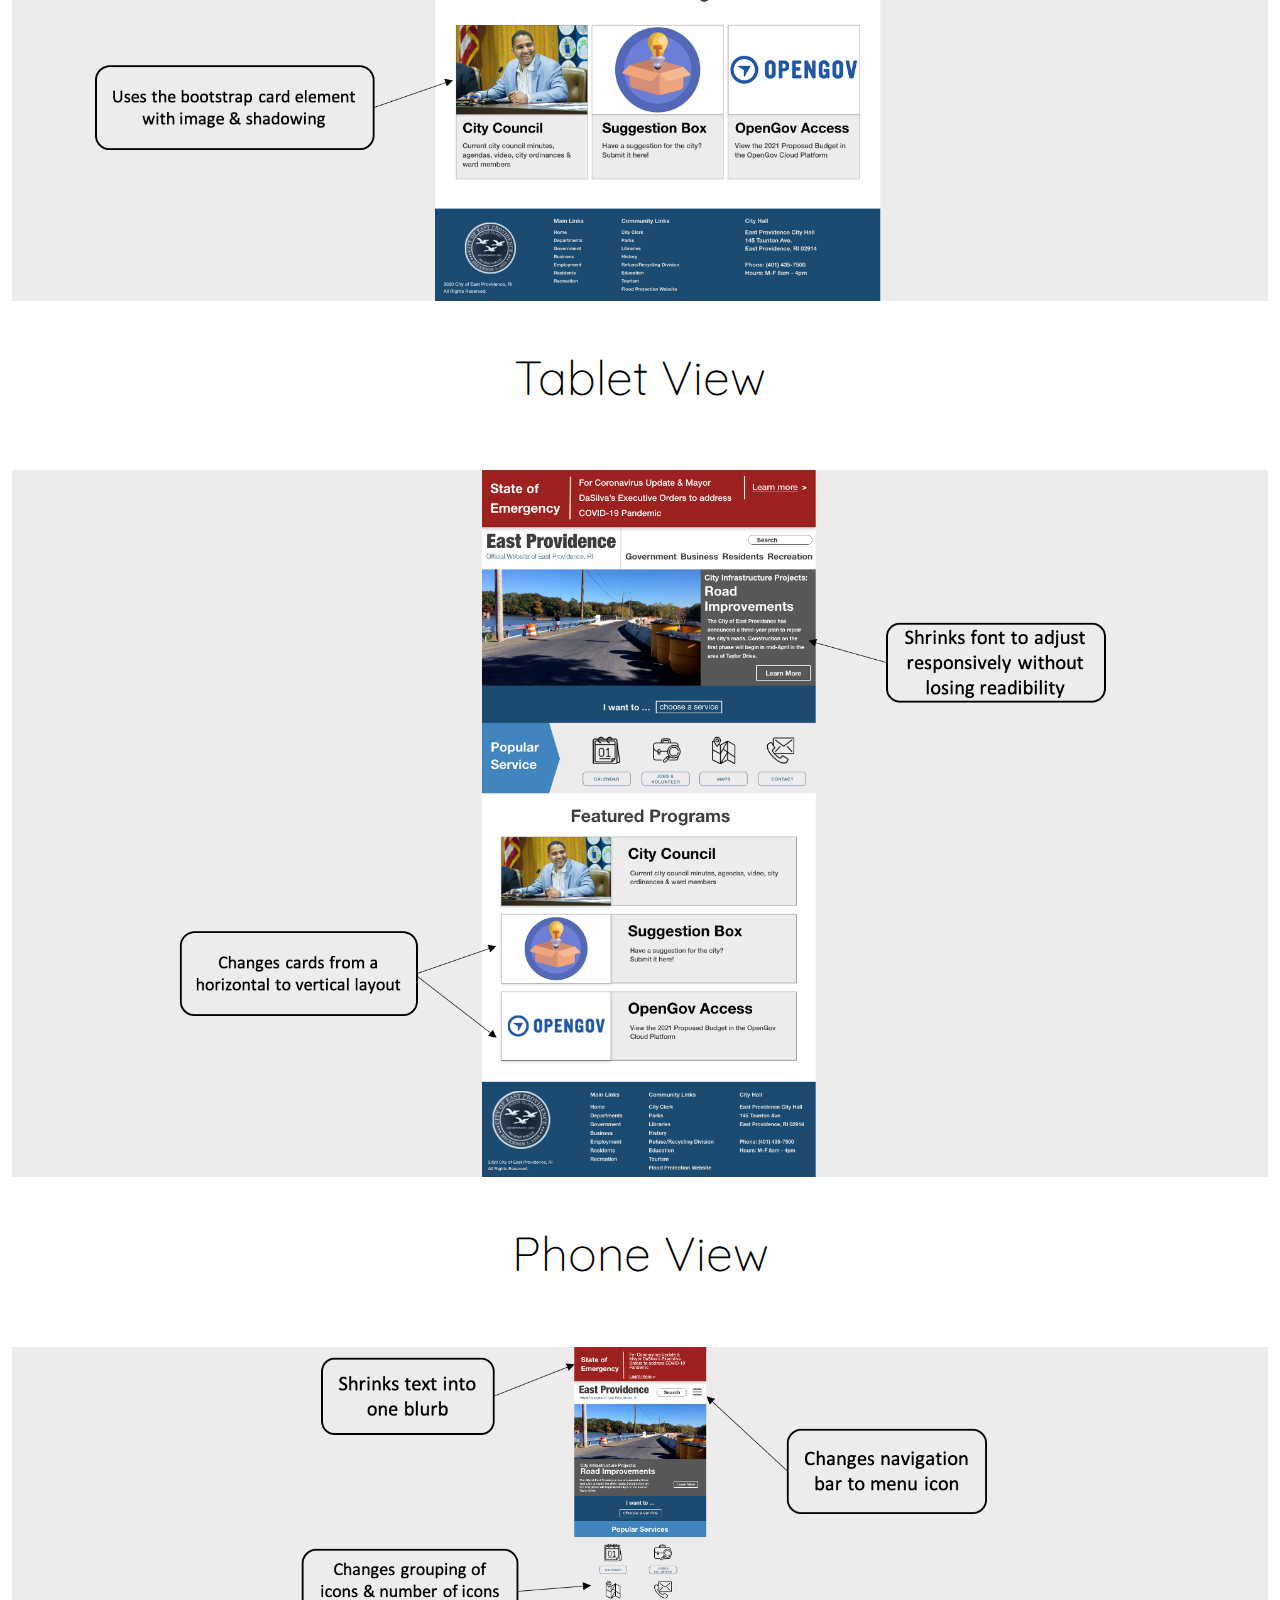
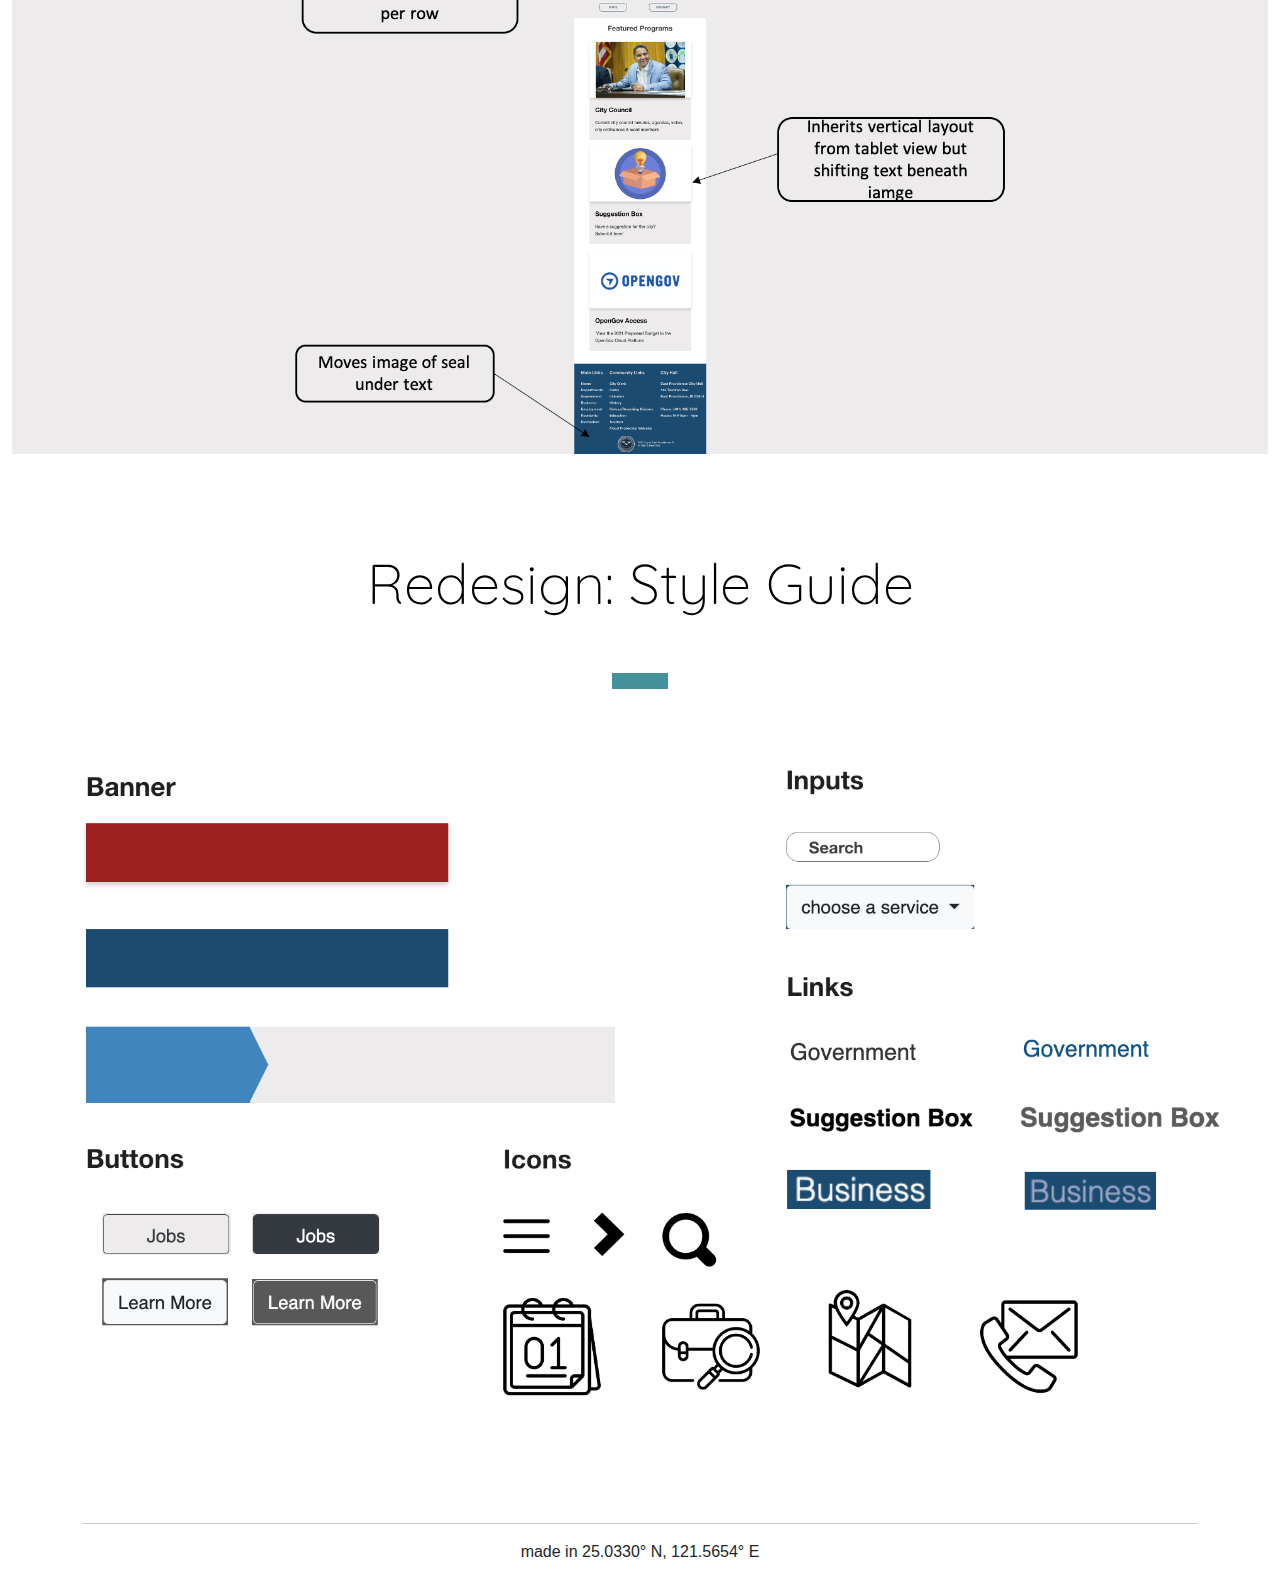
==== commit 178ecc36: "fix margin" ====
--- a/index.html
+++ b/index.html
@@ -33,13 +33,16 @@
       <img src="img/div_alt.png" alt="text divider" class="mb-5" style="width: 3.5rem; height: 1rem;">
       <h3 class="pb-5 display-3 font-weight-normal">East Providence City Website</h3>
       <a style="text-decoration:none" href="http://www.eastprovidenceri.net/" target="_blank" class="text-light btn-lg mt-3">Link Here</a> 
-      <div class="container justify-content-left mt-5">
+      <div class="container blurb text-left mt-5">
         <p class="lead ma-5">
           The target website for this project is the official website of East Providence City, RI. 
         </p>
         <p class="lead ma-5">
           This is the go-to website for residents who are interested in learning about local news, policy updates, as well as critical information such as
-          tax and water bill filings, unemployment aid, etc. Therefore, it is important that the website is usable & accessible.
+          tax and water bill filings, unemployment aid, etc.
+        </p>
+        <p class="lead ma-5">
+          Therefore, it is important that the website is both usable & accessible.
         </p>
       </div>
       
@@ -53,6 +56,9 @@
               <img src="img/homepage.png" class="example" alt="east pvd homepage">
             </div>
             <div class="col">
+              <h4 class="section-title font-weight-normal text-left mb-3">
+                <b class="metric">Low Usability</b>
+              </h4>
               <h4 class="section-title font-weight-normal text-left">
                 1. A COVID-19 info banner at the top of the website consumes roughly 50% of the screen and is colored in an irritating bright red 
                 <br><br>
@@ -65,10 +71,15 @@
               <img src="img/info.png" class="example" alt="east pvd page content">
             </div>
             <div class="col">
+              <h4 class="section-title font-weight-normal text-left mb-3">
+                <b class="metric">Low Learnability & Memorability</b>
+              </h4>
               <h4 class="section-title font-weight-normal text-left">
-                3. Center of the website lacks focus & highlight and is instead packed with photos, videos & new articles
+                3. Users don't know where to focus on because the enter of the website lacks focus and is packed with photos, videos & new articles
                 <br><br>
-                4. Information is scattered everywhere without clear categorization & organization
+                4. Information/Links are scattered everywhere without clear grouping & organization
+                <br><br>
+                5. Contents are shown without letting the user know its purpose, such as the squares that link to random things without a consistent theme
               </h4>
             </div>
           </div>
@@ -77,9 +88,10 @@
               <img src="img/squares.png" class="example" alt="east pvd homepage">
             </div>
             <div class="col">
+              <h4 class="section-title font-weight-normal text-left mb-3">
+                <b class="metric">Screen Reader & Accessibility</b>
+              </h4>
               <h4 class="section-title font-weight-normal text-left">
-                5. Contents are shown without letting the user know its purpose, such as the squares that link to random things without a consistent theme
-                <br><br>
                 6. Though not shown in the screenshot, the website lacks alt texts for most its images. It's also missing links for some of its buttons/images where 
                 there should be one. It doesn't specify which langauge it is in its header file, which can make it difficult for screen readers to read the content in the appropriate
                  language and/or translate it for the user.
--- a/style.css
+++ b/style.css
@@ -119,4 +119,15 @@
 
 .prototype {
     width: 100%;
+}
+
+.metric {
+    color: #21626d;
+    font-size: 1.2em;
+}
+
+.blurb {
+    margin-left: 10%;
+    margin-right: 10%;
+    width: 80%;
 }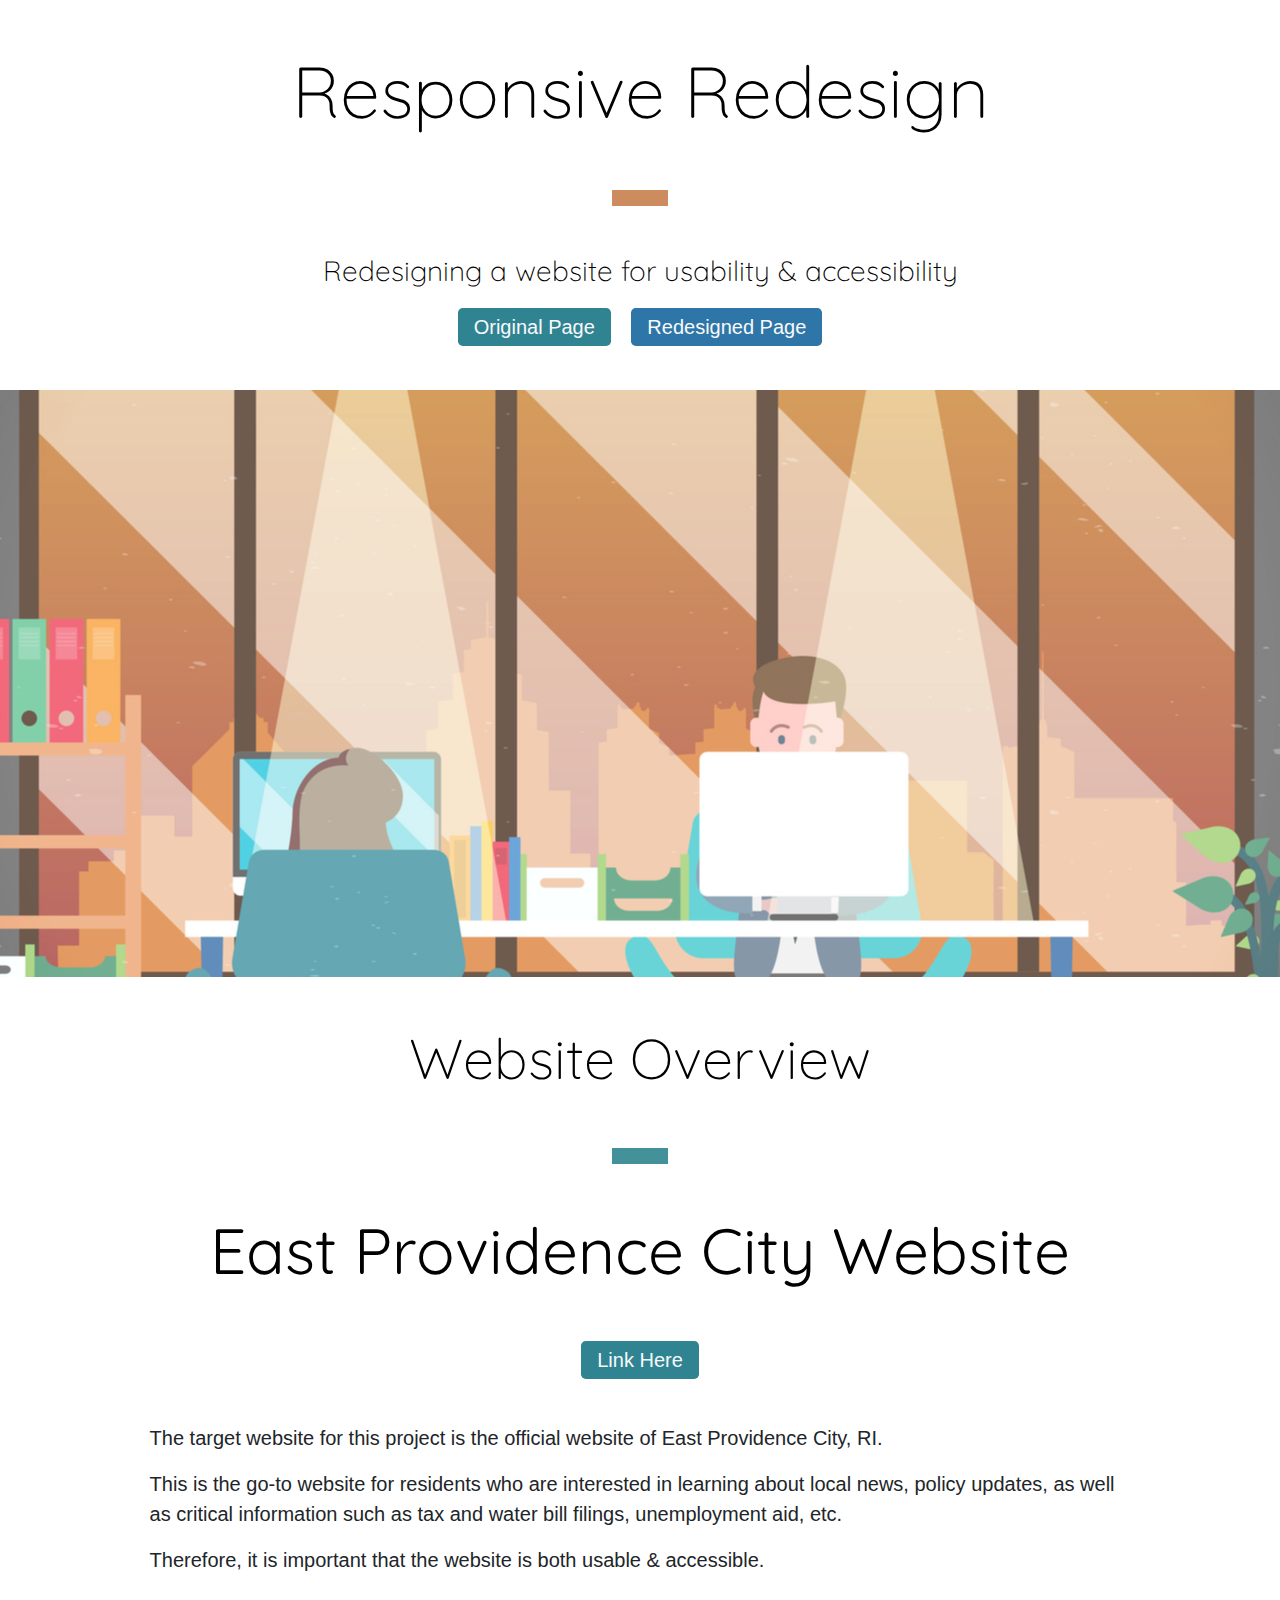
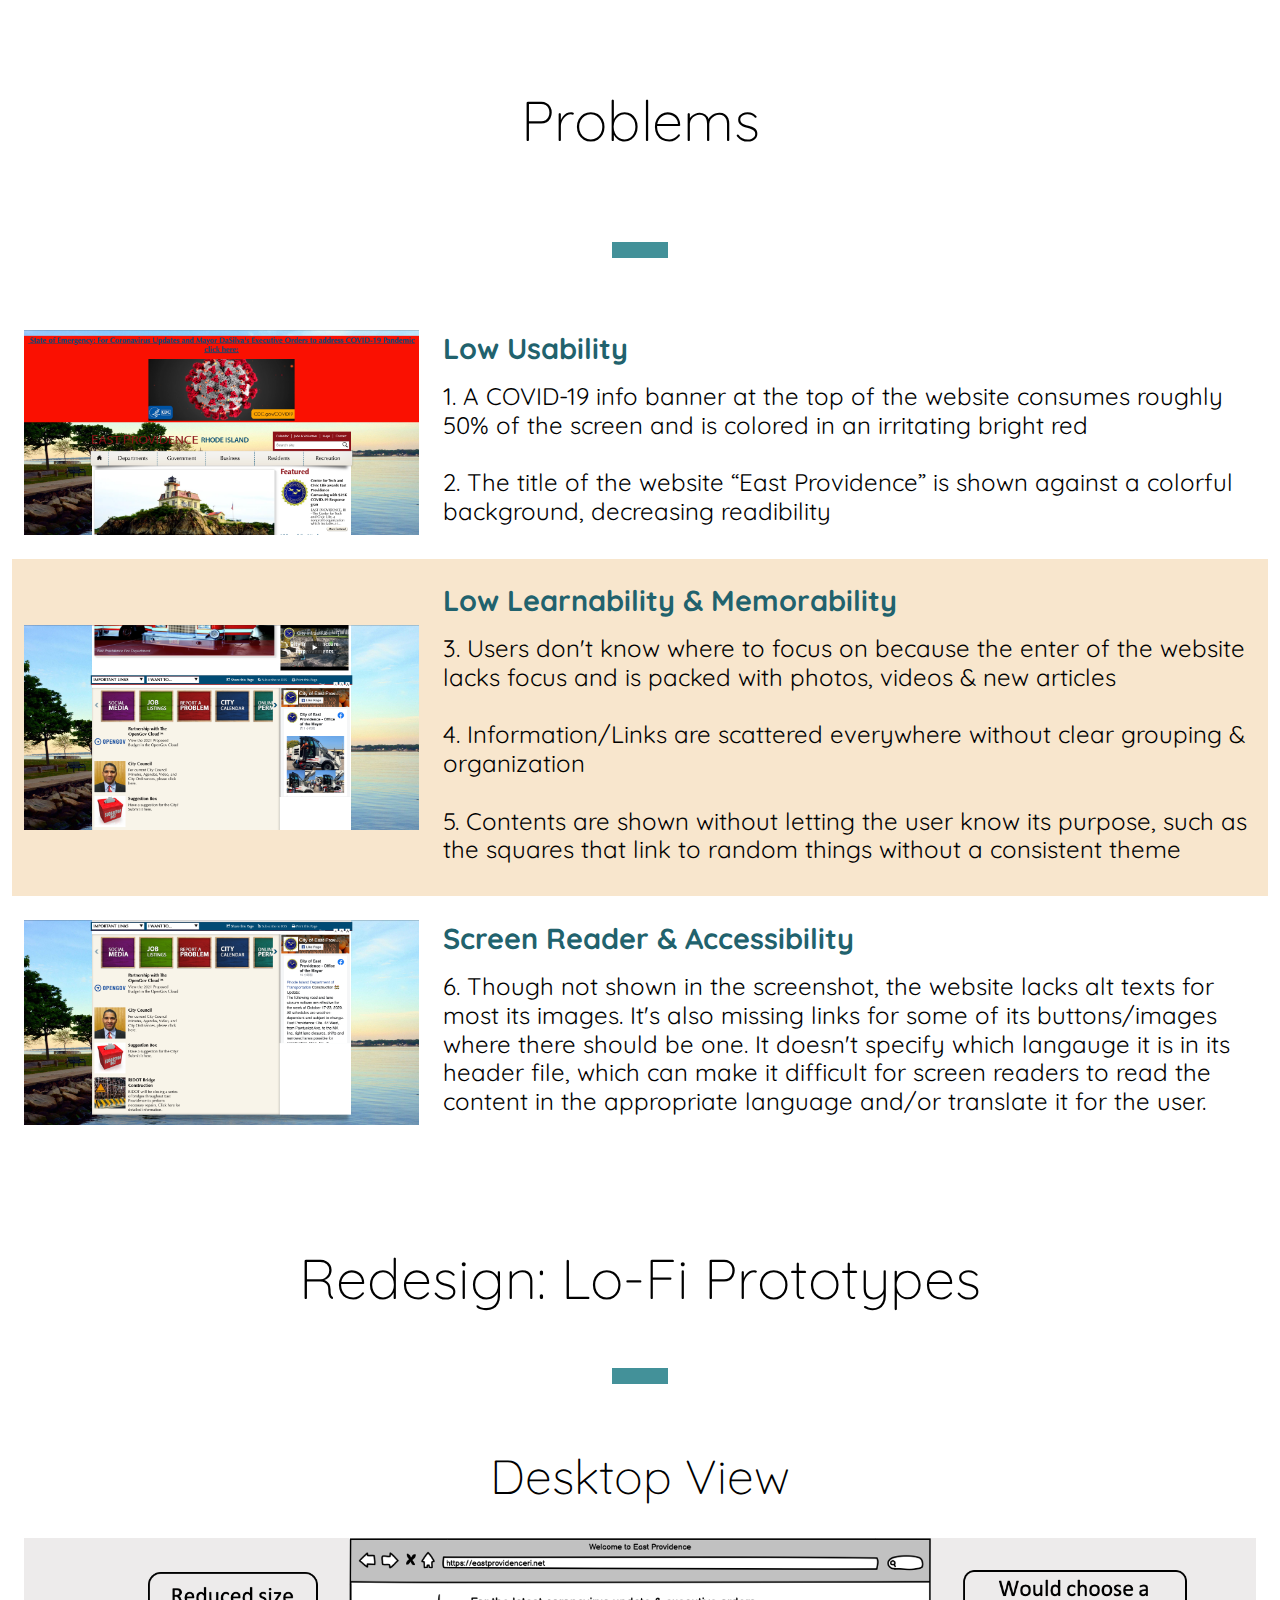
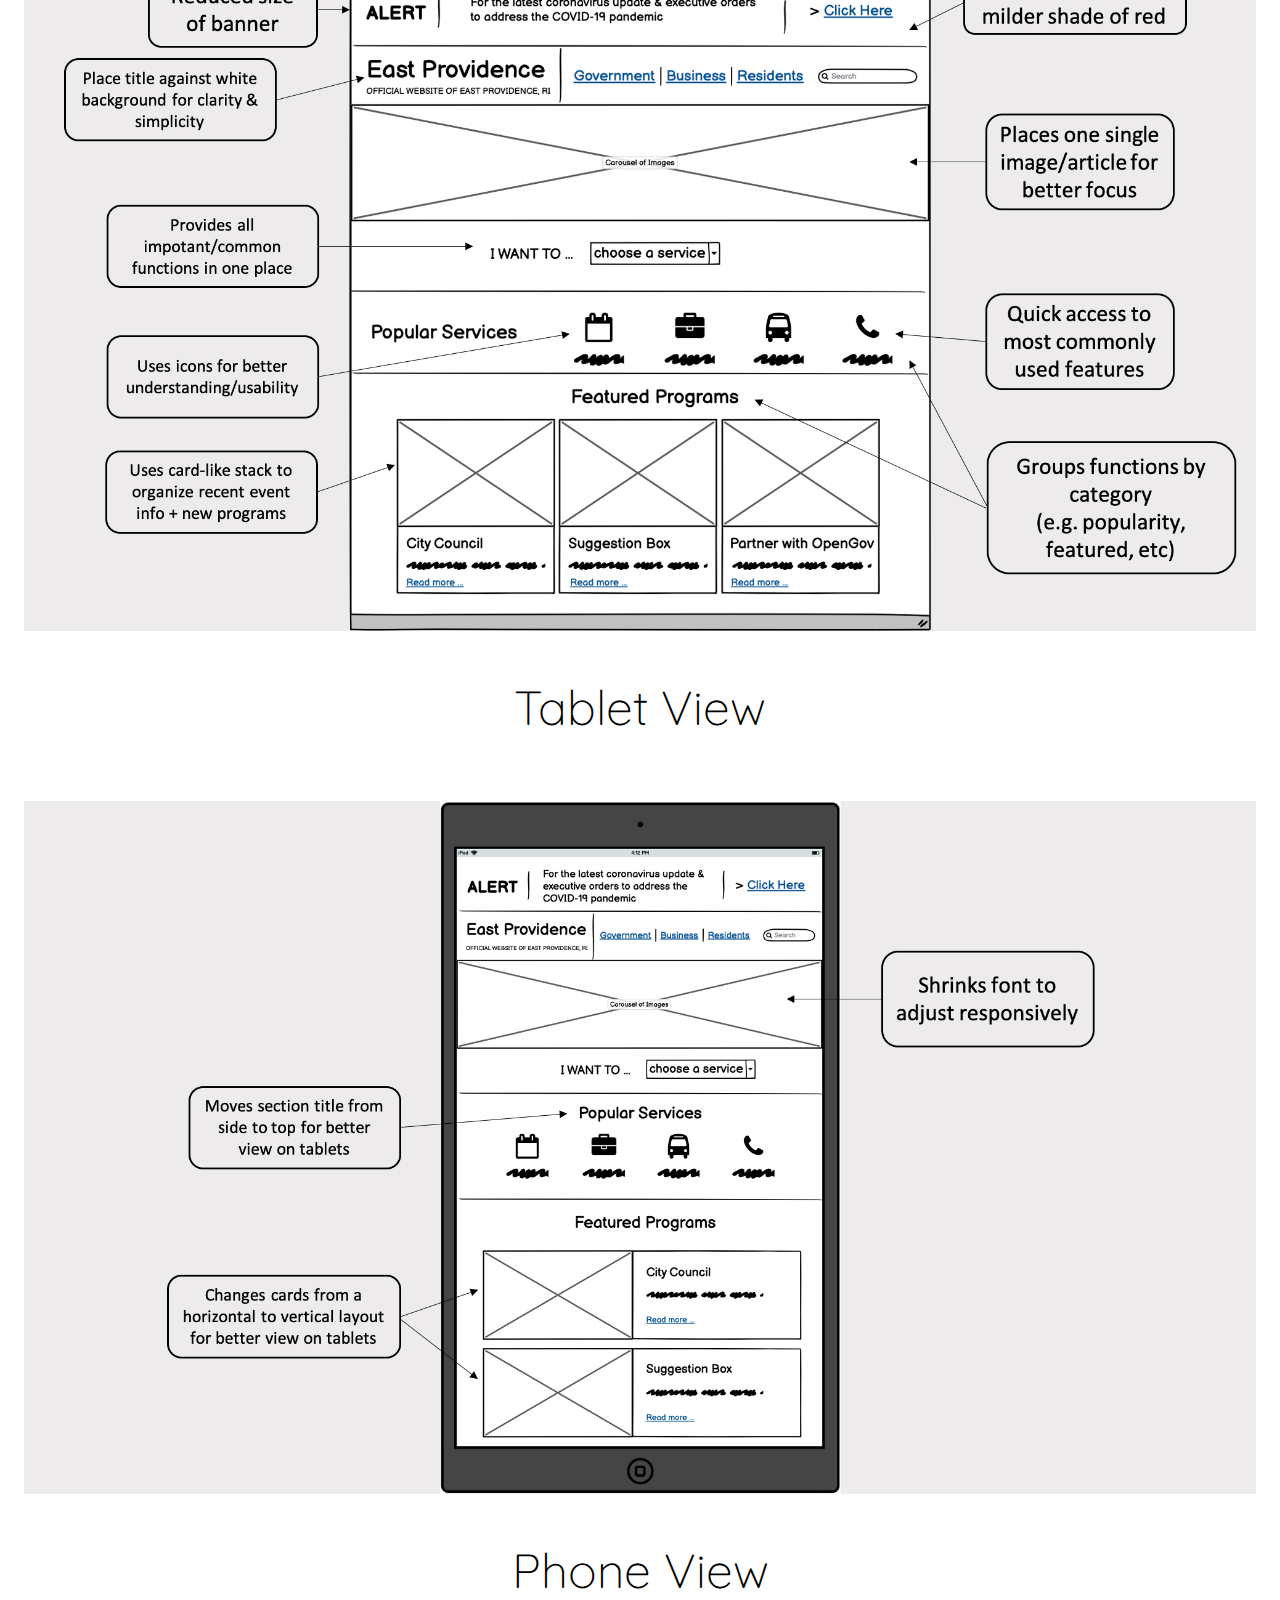
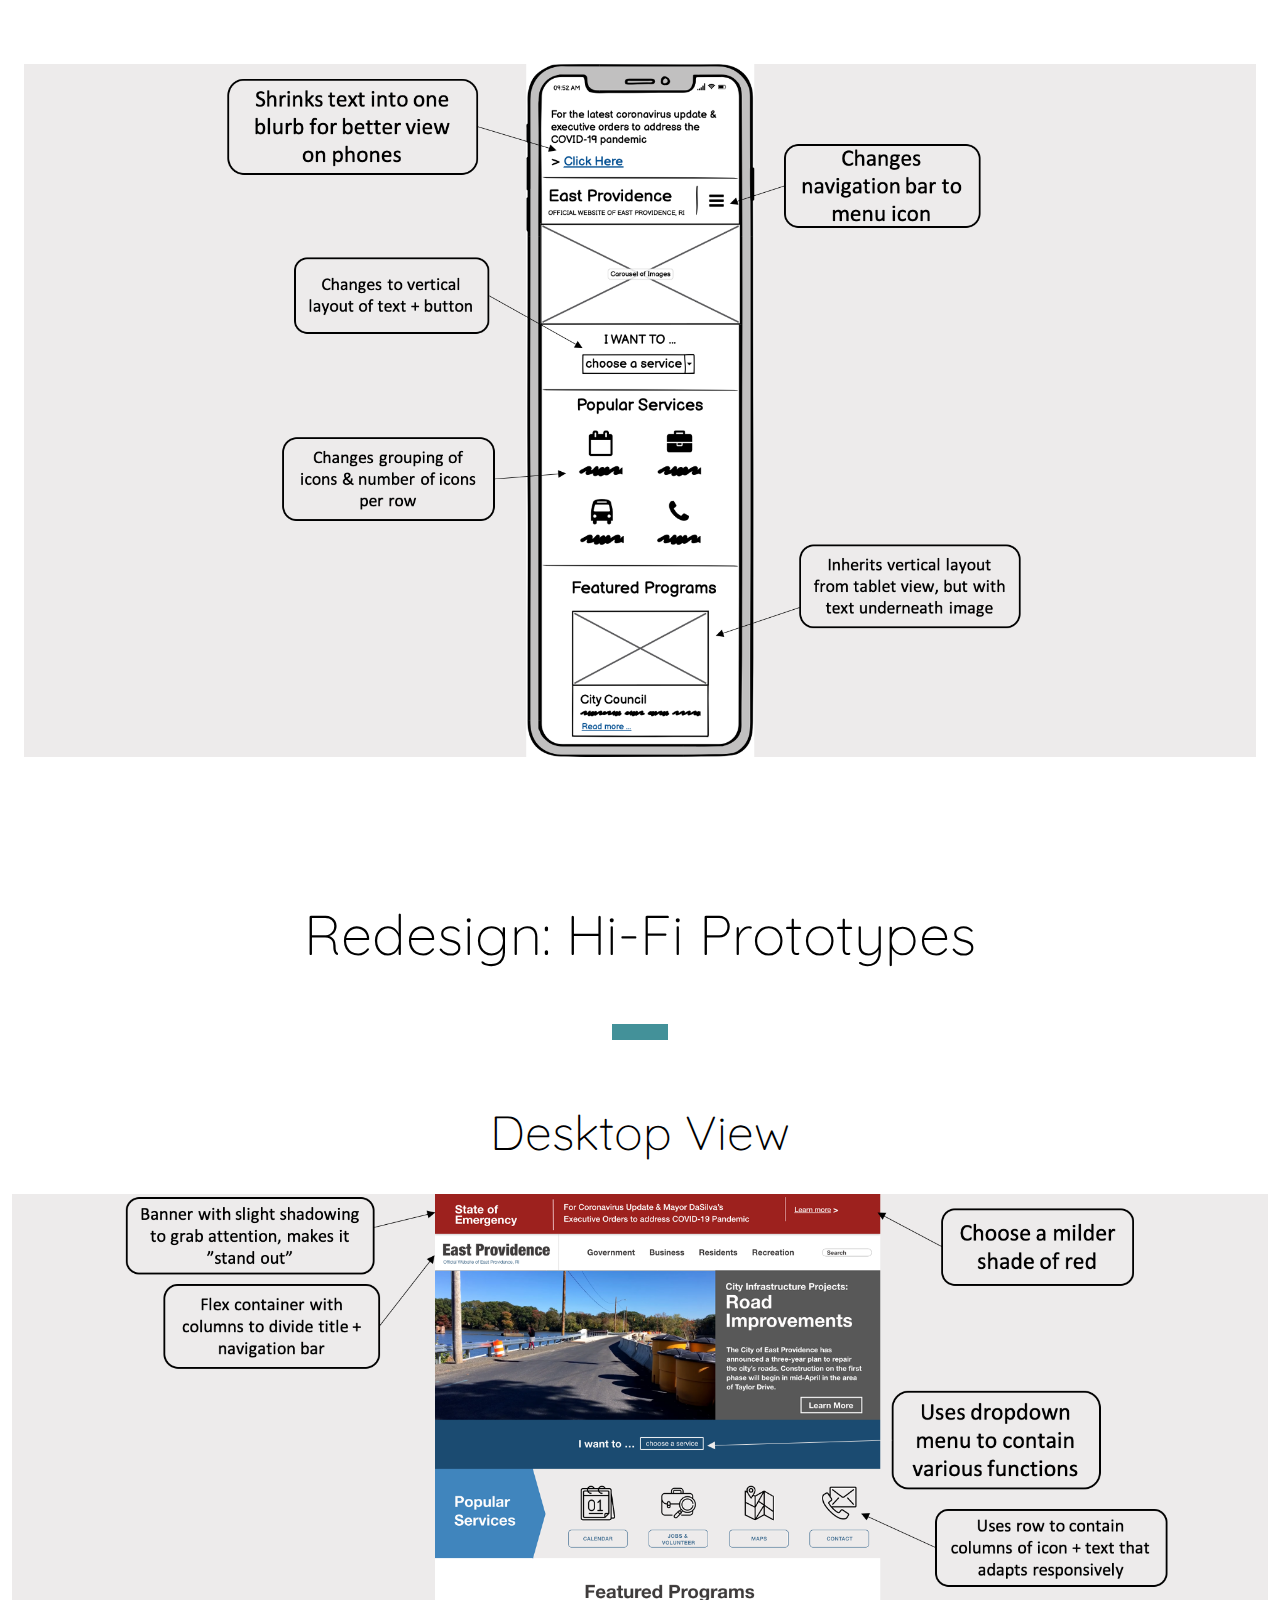
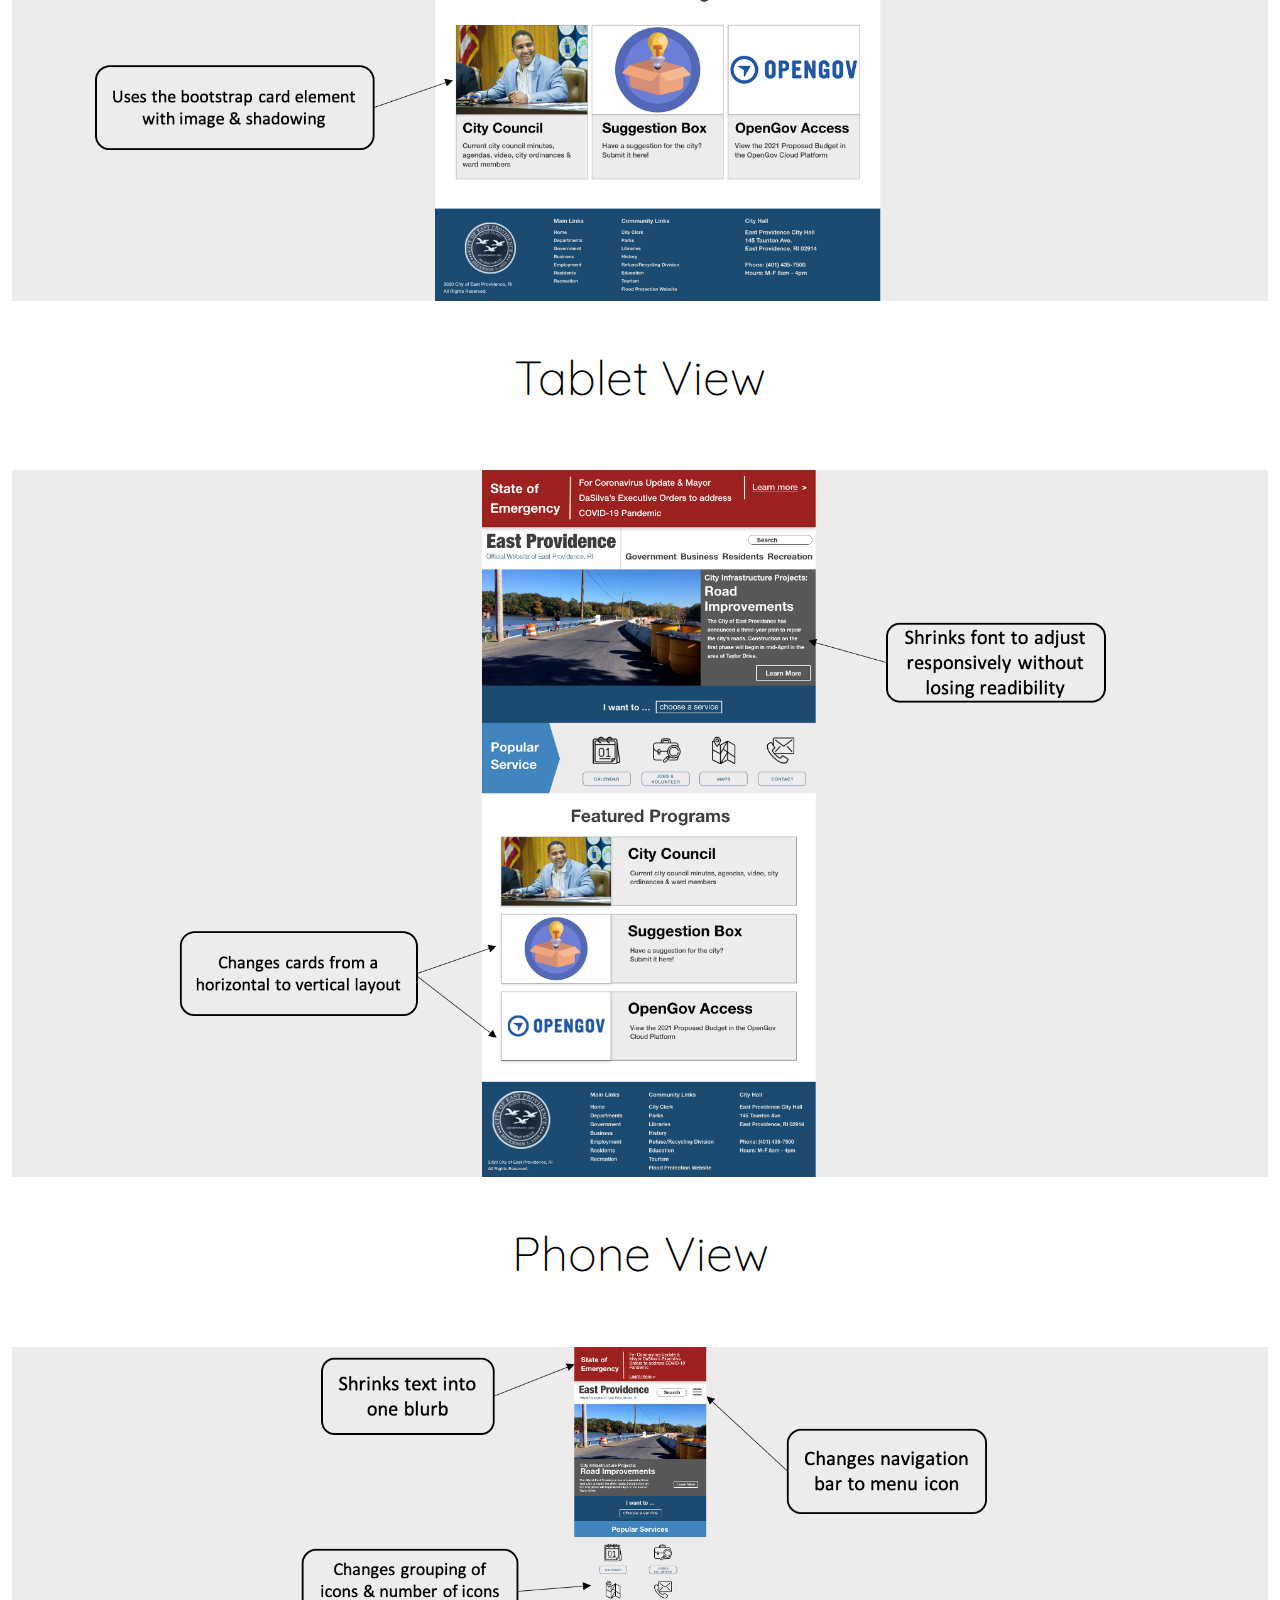
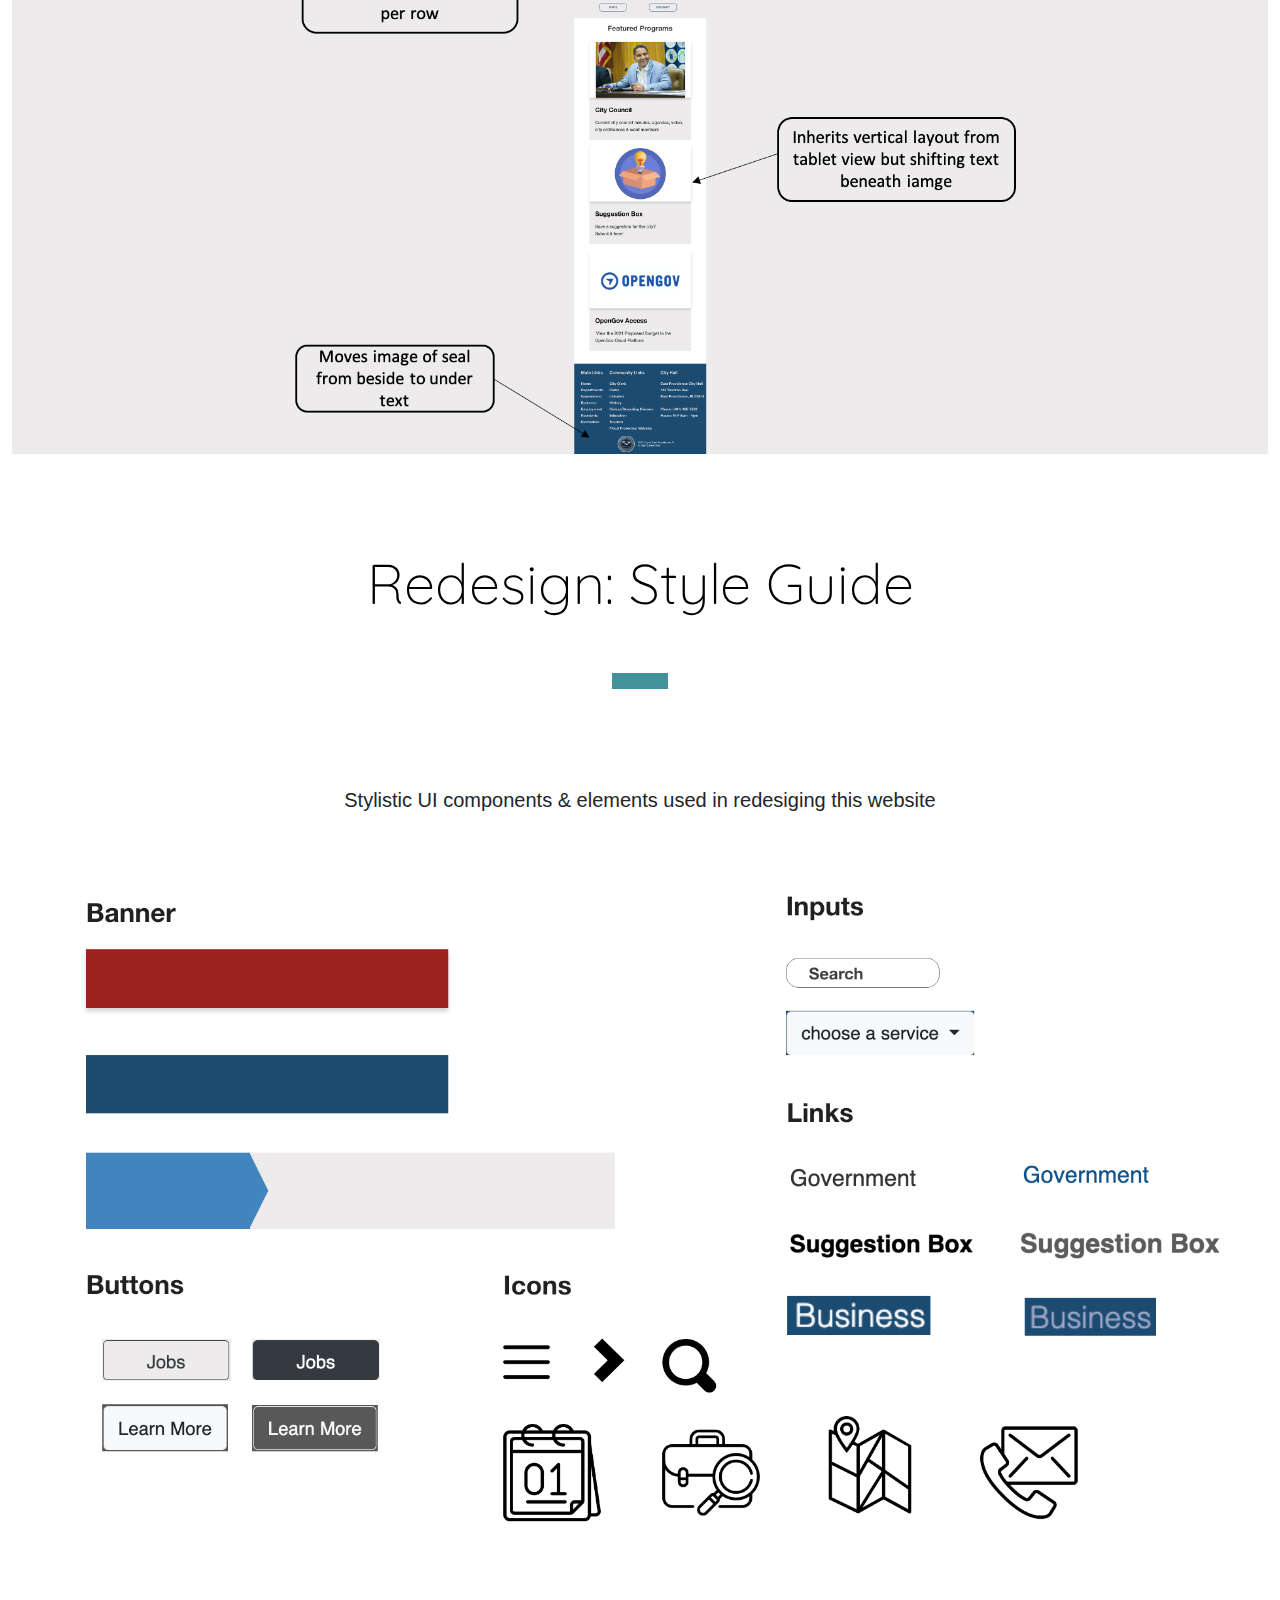
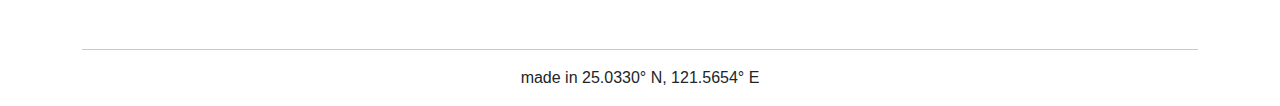
==== commit 0816e694: "edit style guide" ====
--- a/index.html
+++ b/index.html
@@ -129,6 +129,11 @@
     <div id="feedback" class="container-fluid text-center bg-white py-5">
       <h3 class="pa-5 pb-3 display-4 text-center">Redesign: Style Guide</h3>
       <img src="img/div_alt.png" alt="text divider" class="divider" style="margin: auto; width: 3.5rem; height: 1rem;">
+      <div class="container blurb text-center my-5">
+        <p class="lead ma-5">
+          Stylistic UI components & elements used in redesiging this website
+        </p>
+      </div>
       <img src="img/style-guide.png" class="prototype" alt="style guide">
       </div>
     </div>
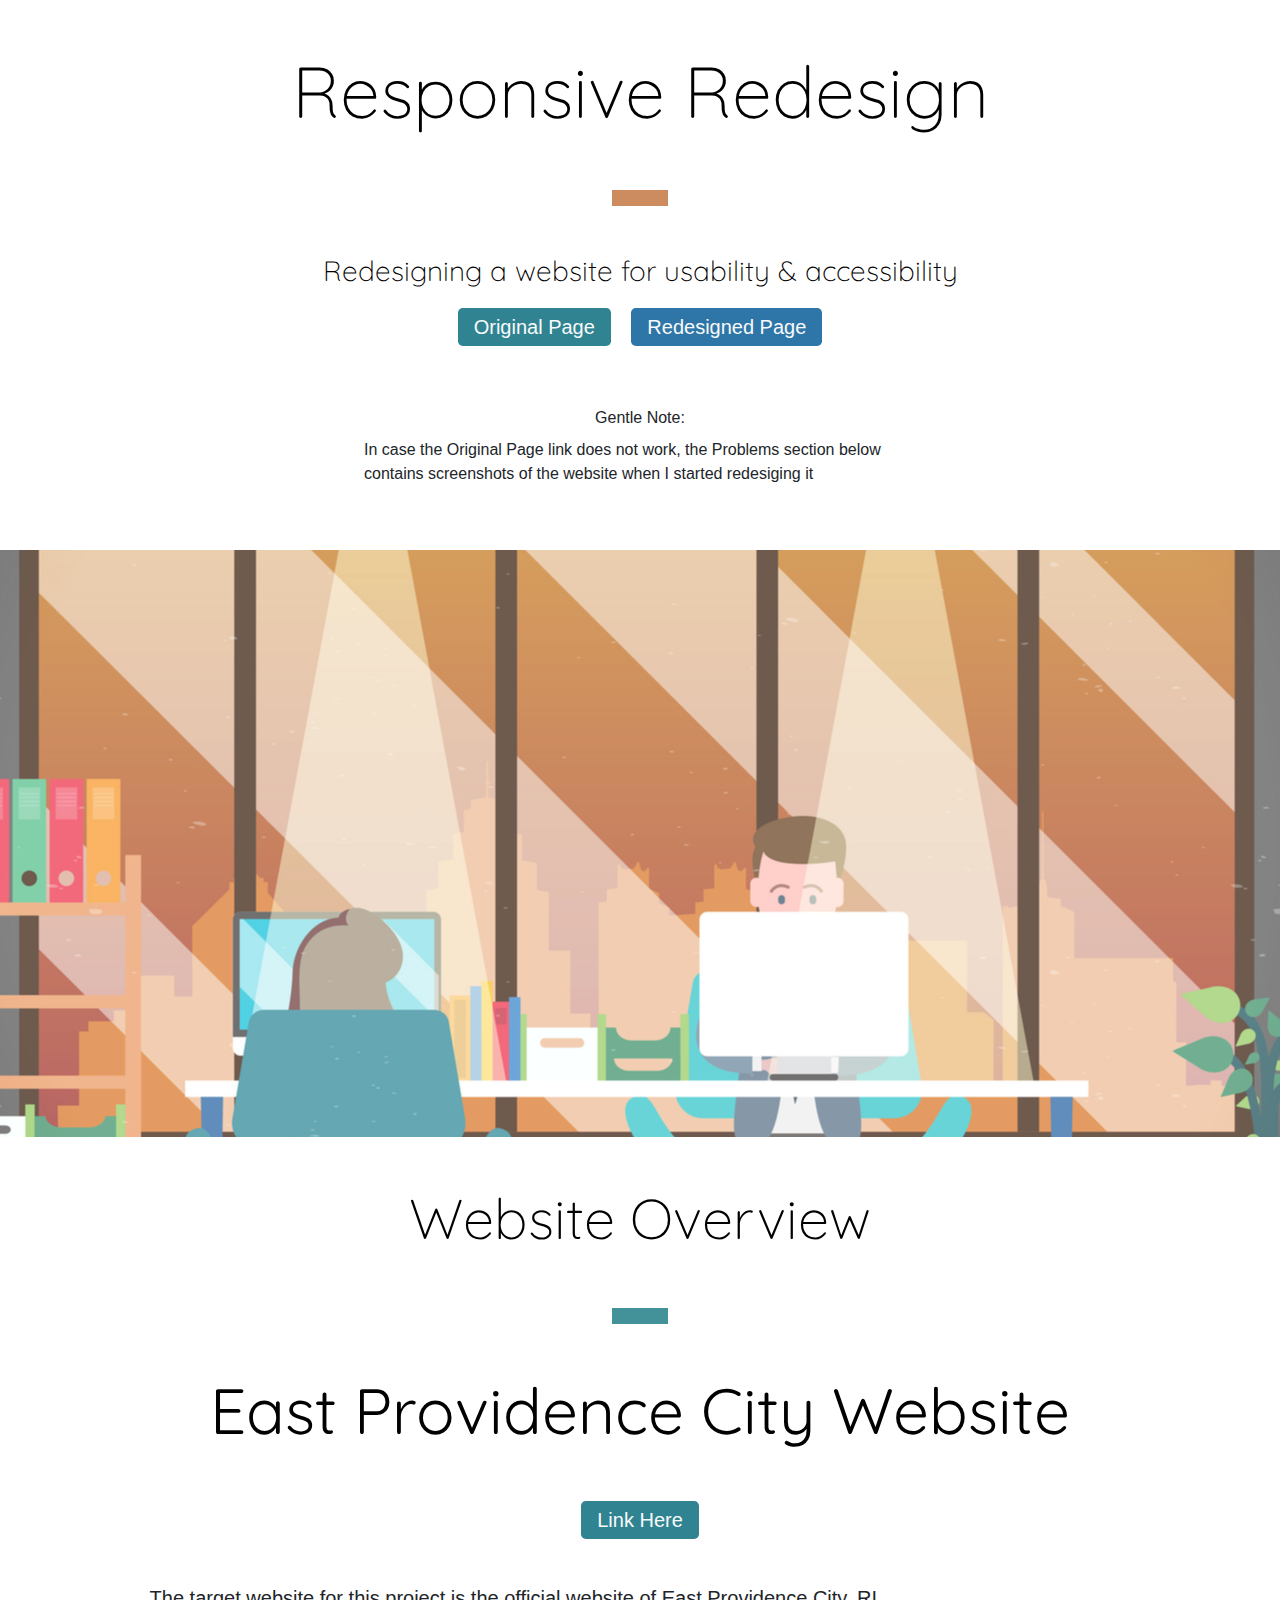
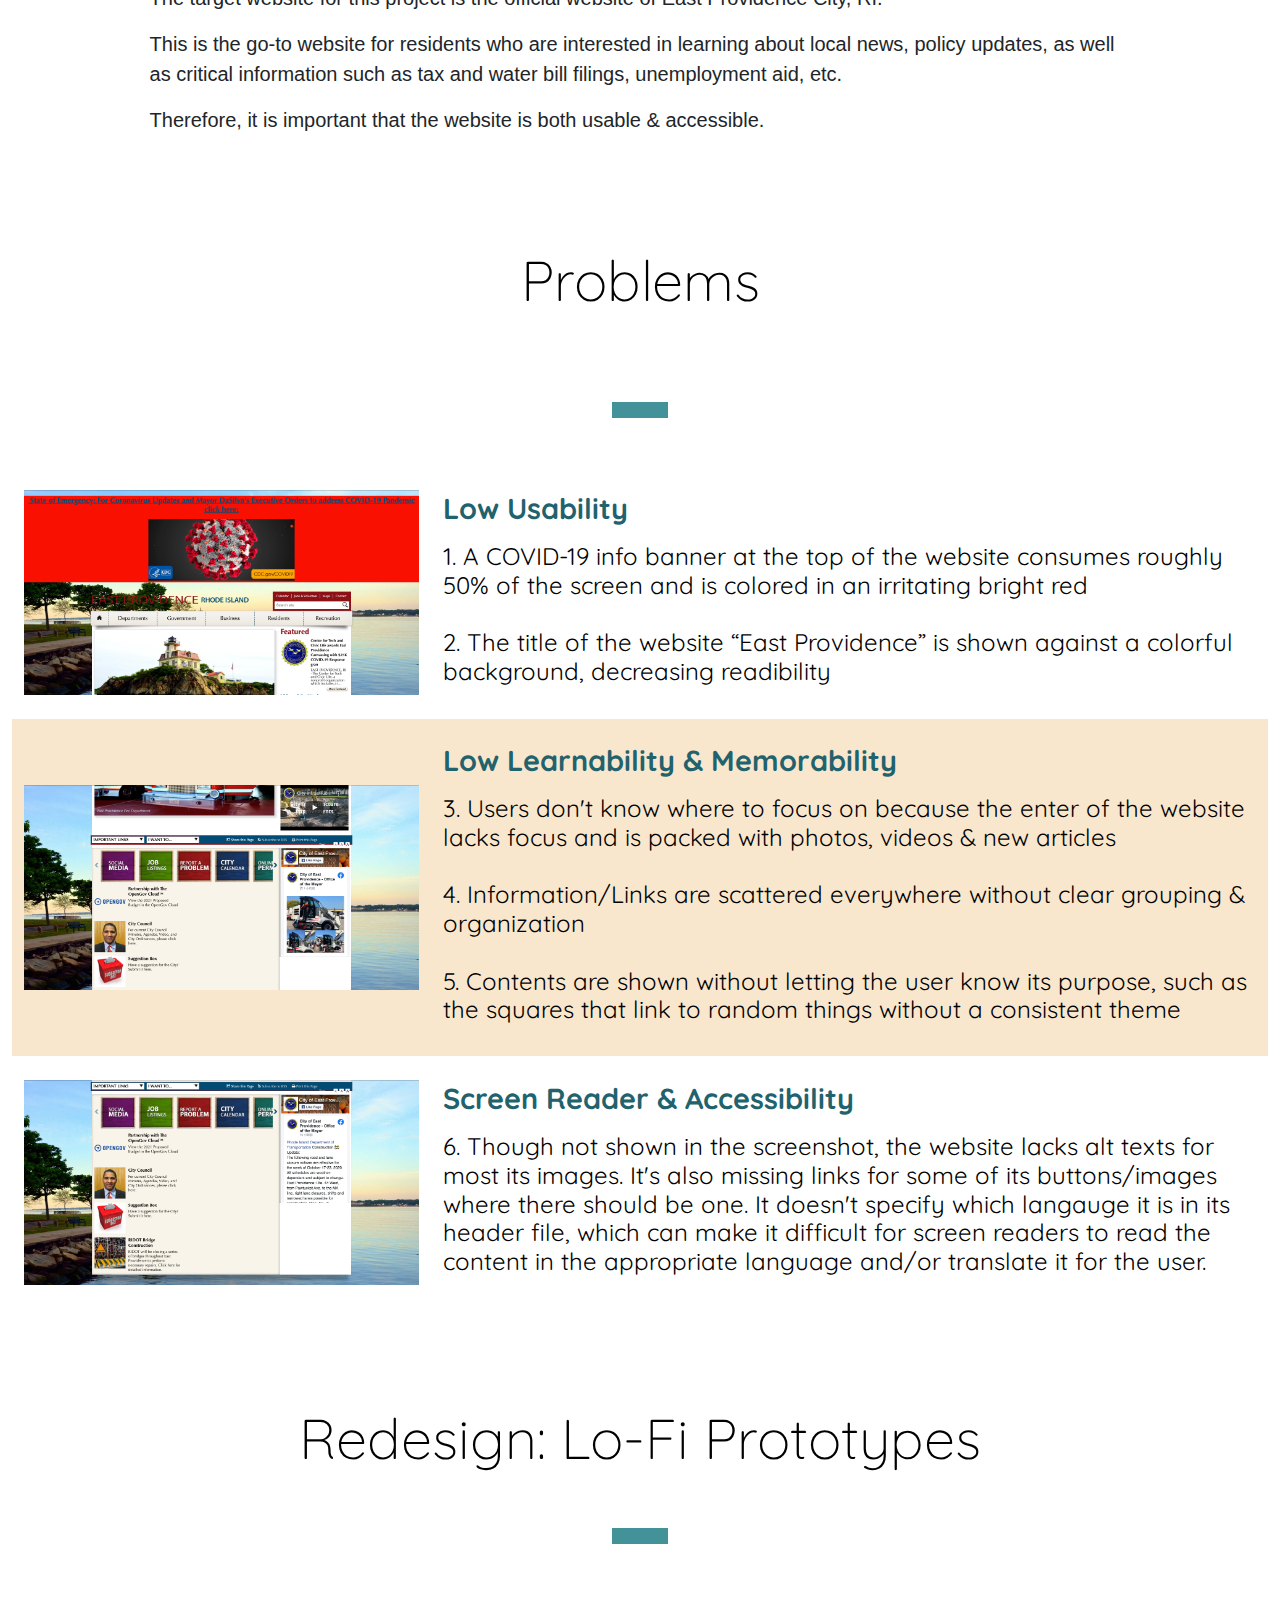
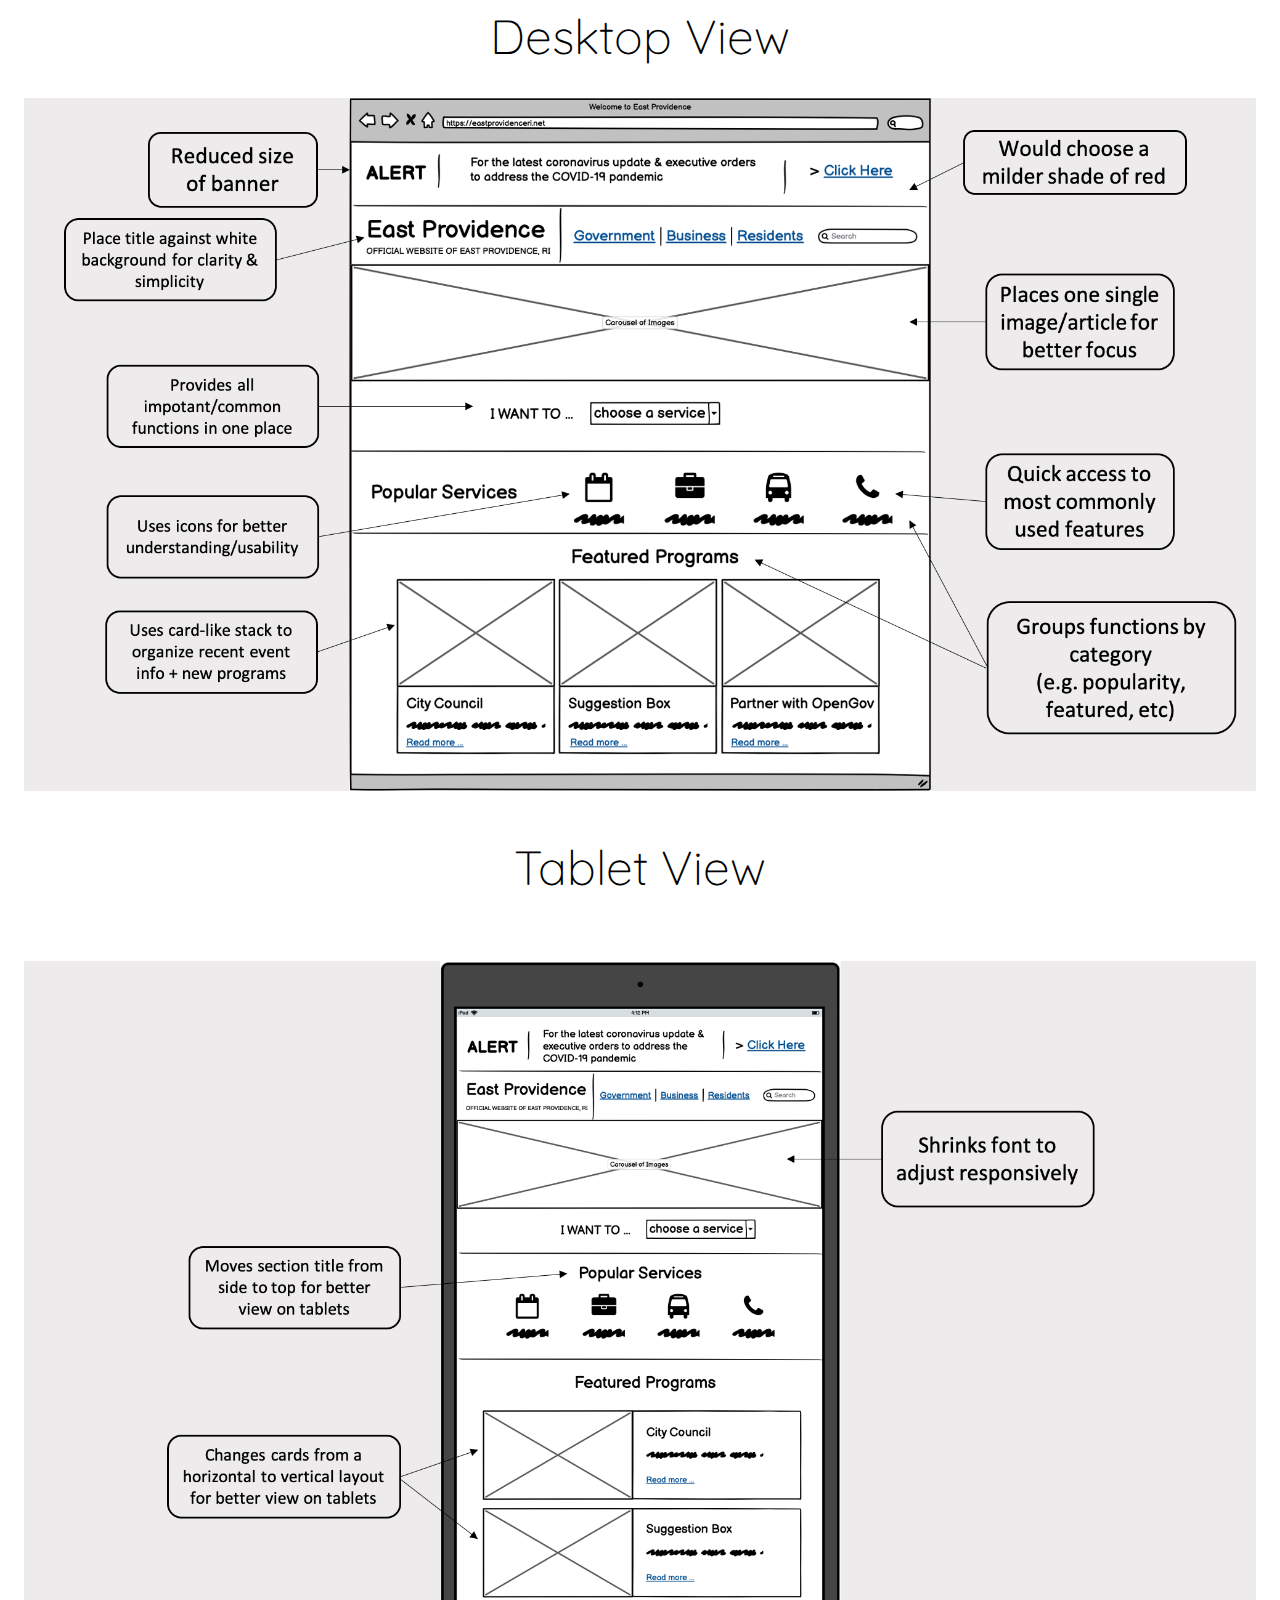
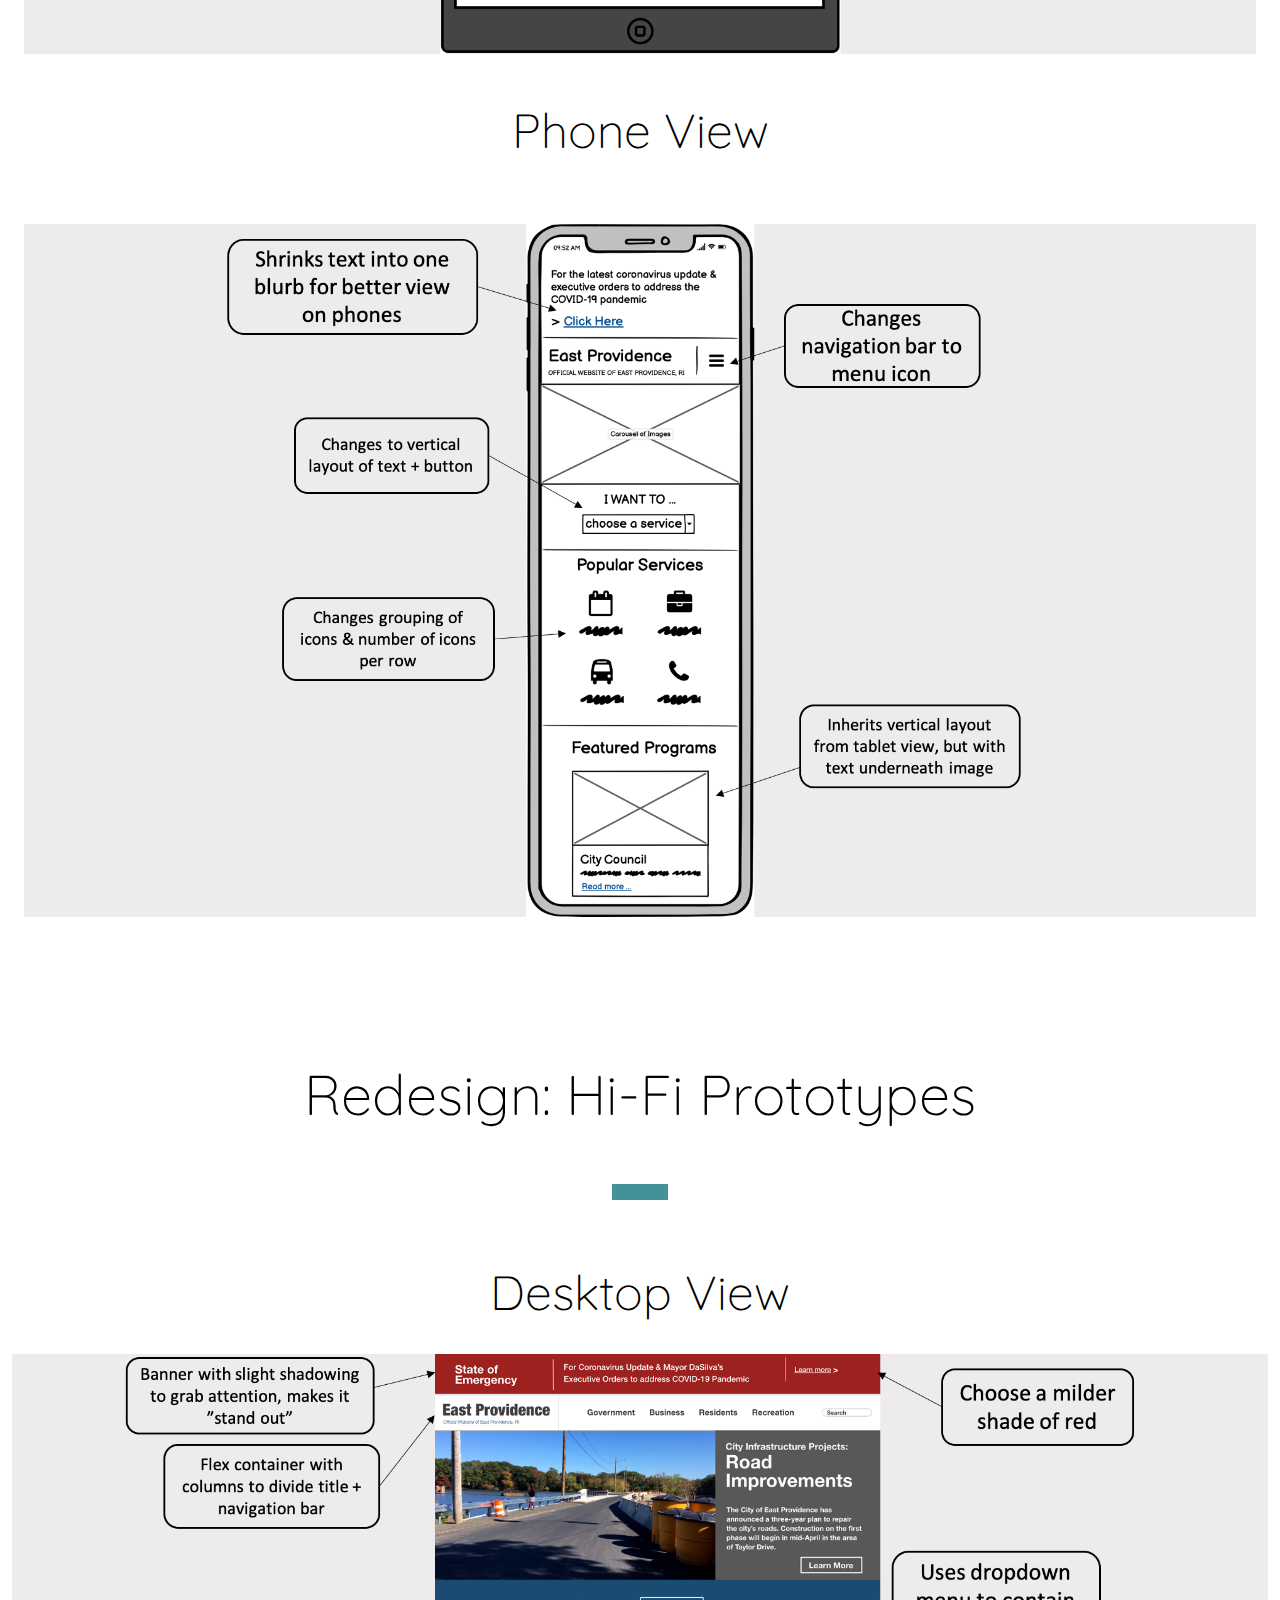
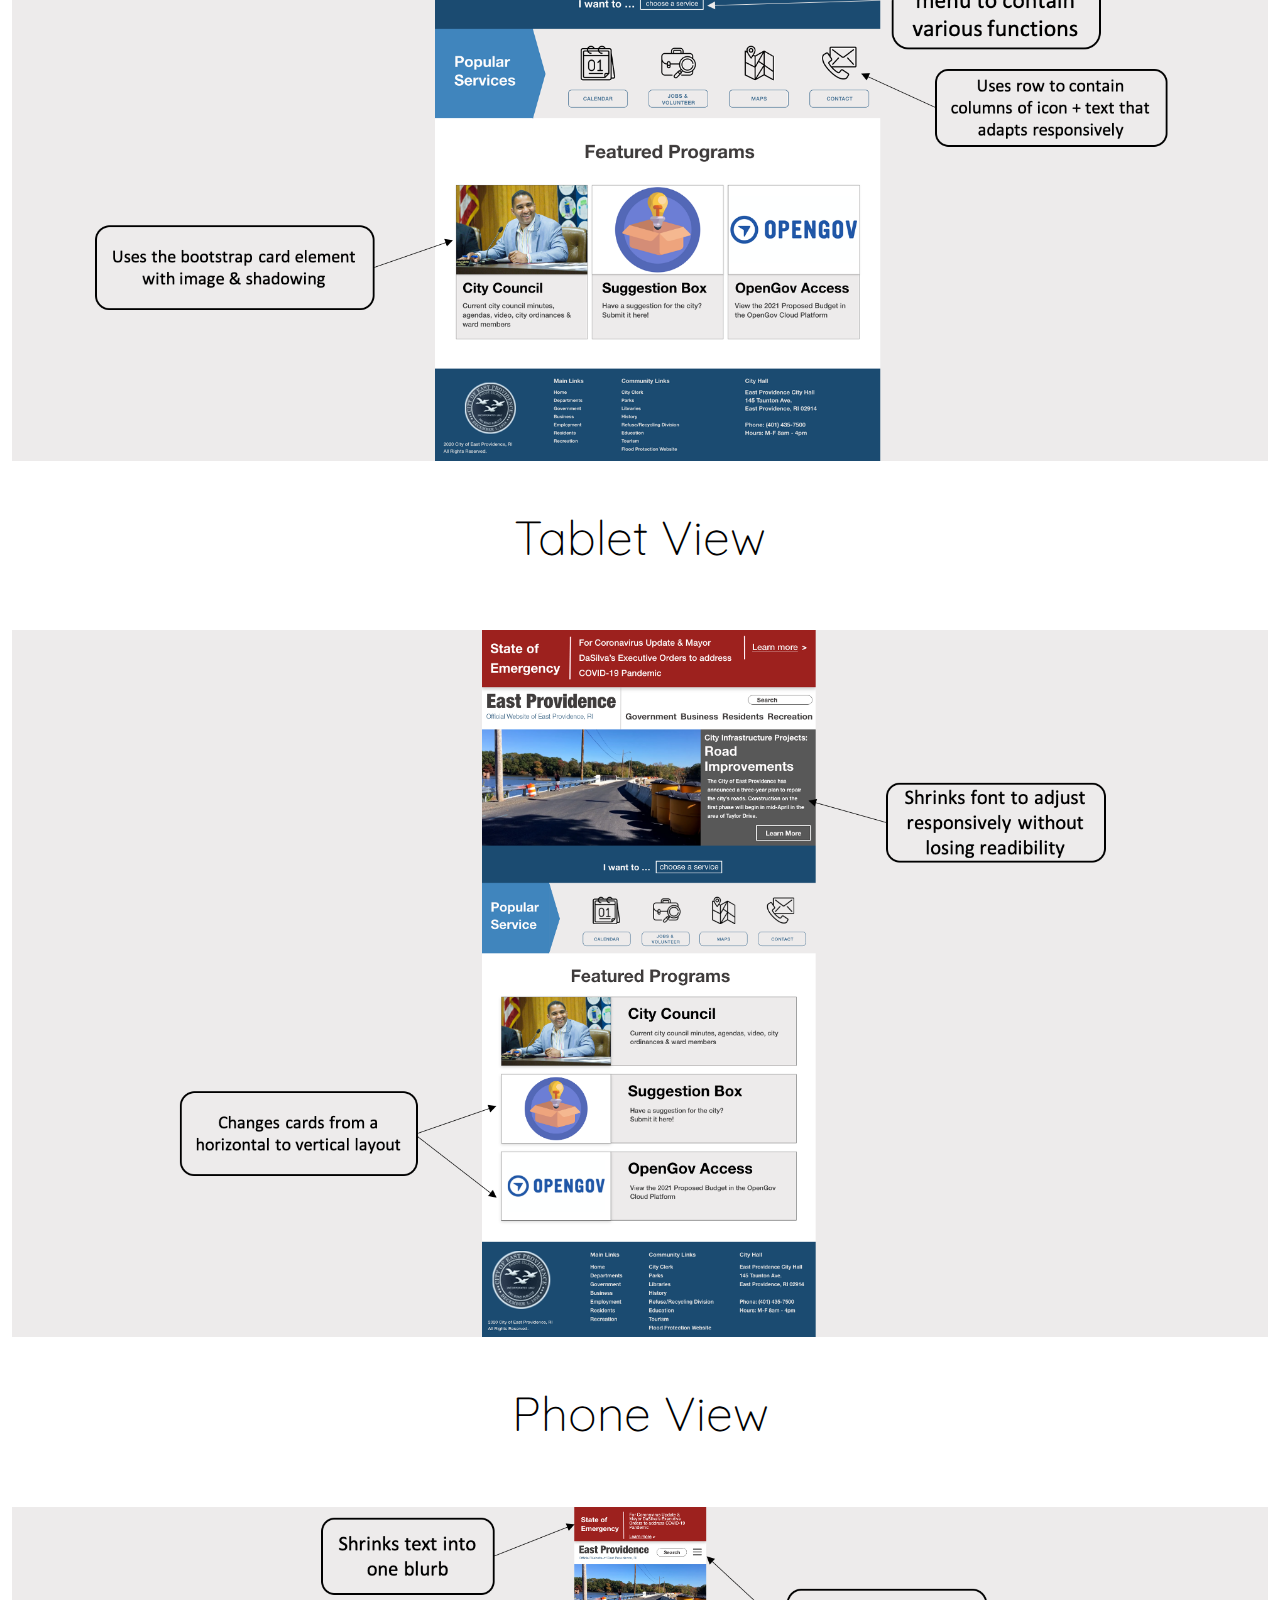
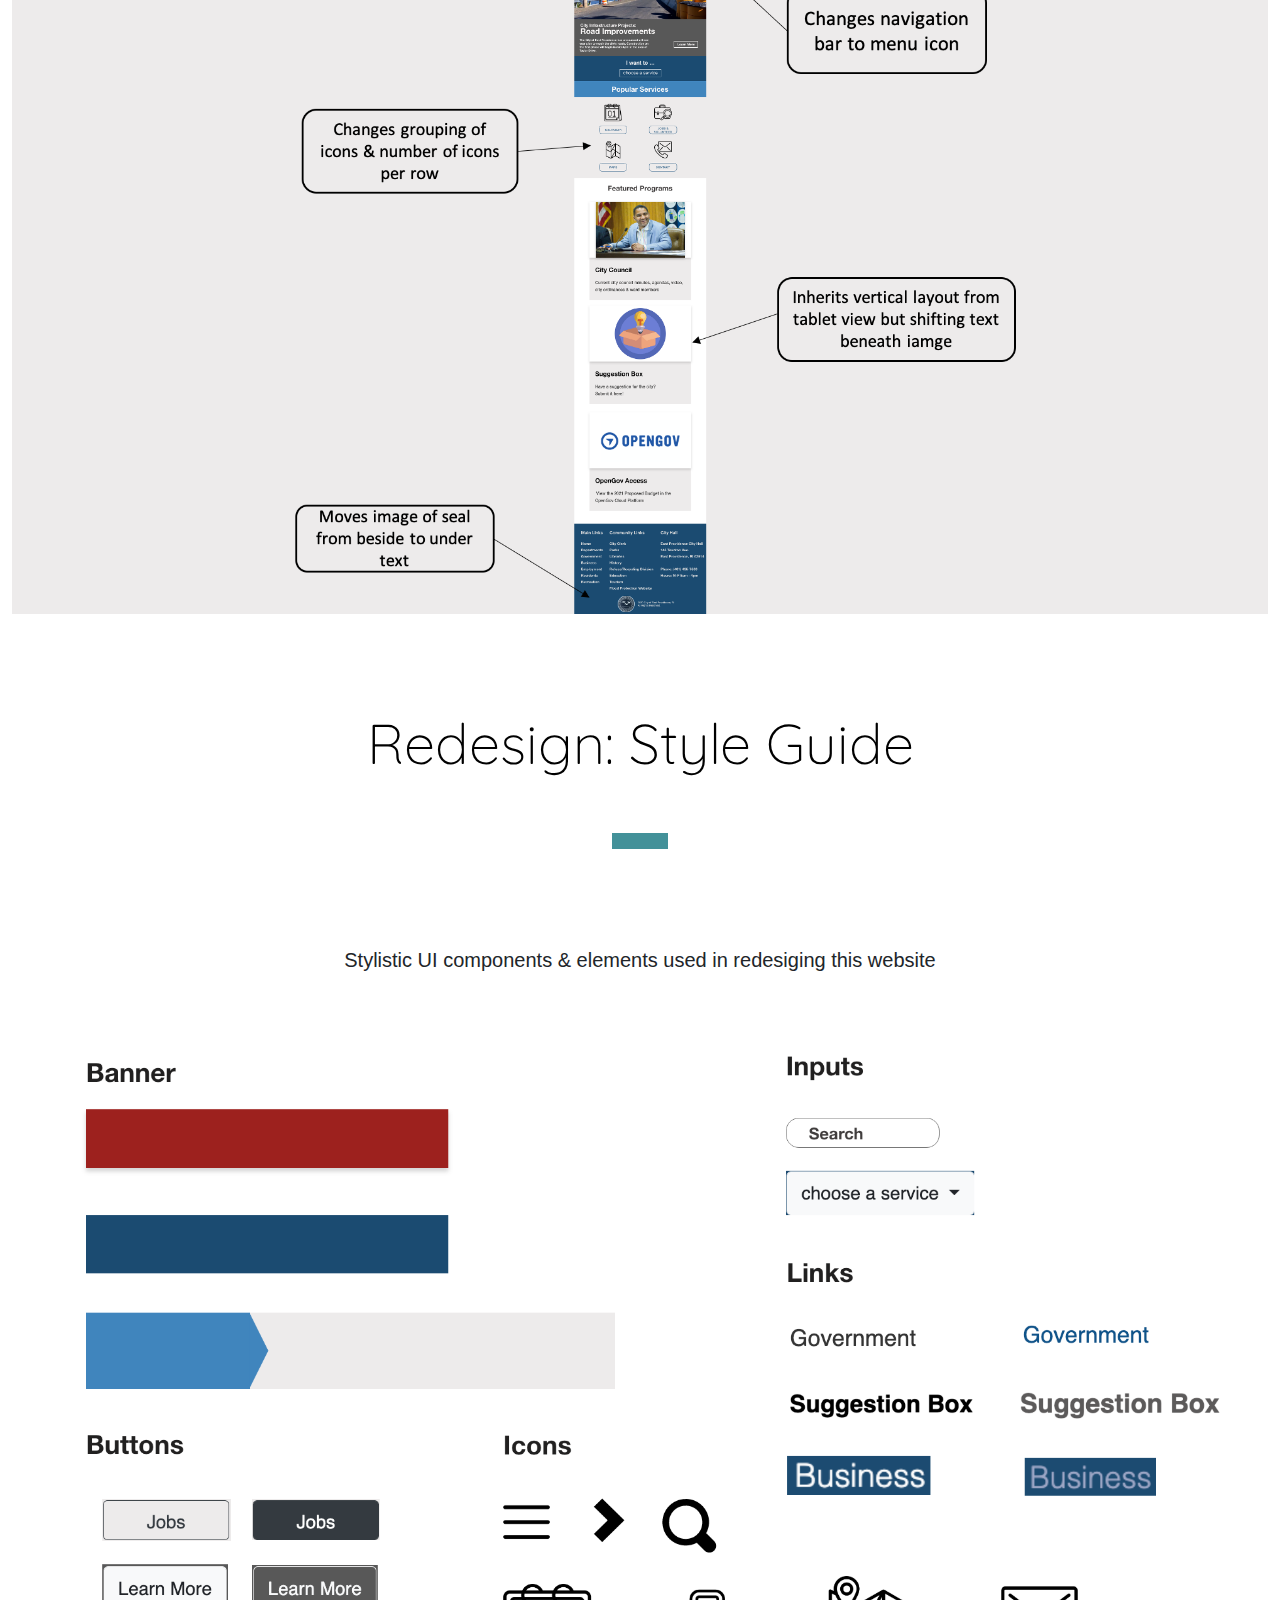
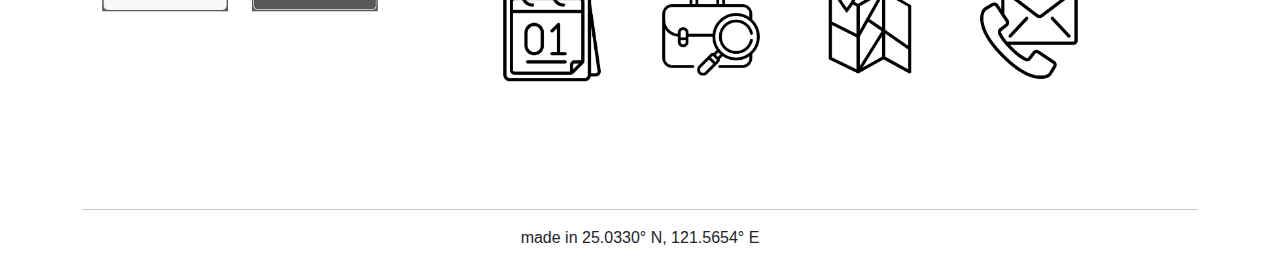
==== commit 7c7c11a0: "added note" ====
--- a/index.html
+++ b/index.html
@@ -23,6 +23,13 @@
         <a style="text-decoration:none" href="http://www.eastprovidenceri.net/" target="_blank" class="text-light btn-lg mt-3">Original Page</a> 
         <a style="text-decoration:none" href="redesign.html" target="_blank" class="second-btn text-light btn-lg mt-3 ml-3">Redesigned Page</a> 
       </div>
+      <div class="container blurb-top text-left mt-5">
+        <p class="mt-3 text-center py-0 mb-2">Gentle Note: </p>
+        <p class="mt-0">
+          In case the Original Page link does not work, the <b>Problems</b> section below contains screenshots of the website when I started redesiging it
+        </p>
+      </div>
+      
     </div>
     <!-- </div> -->
 
--- a/style.css
+++ b/style.css
@@ -130,4 +130,10 @@
     margin-left: 10%;
     margin-right: 10%;
     width: 80%;
+}
+
+.blurb-top {
+    margin-left: 50%;
+    margin-right: 50%;
+    width: 45%;
 }